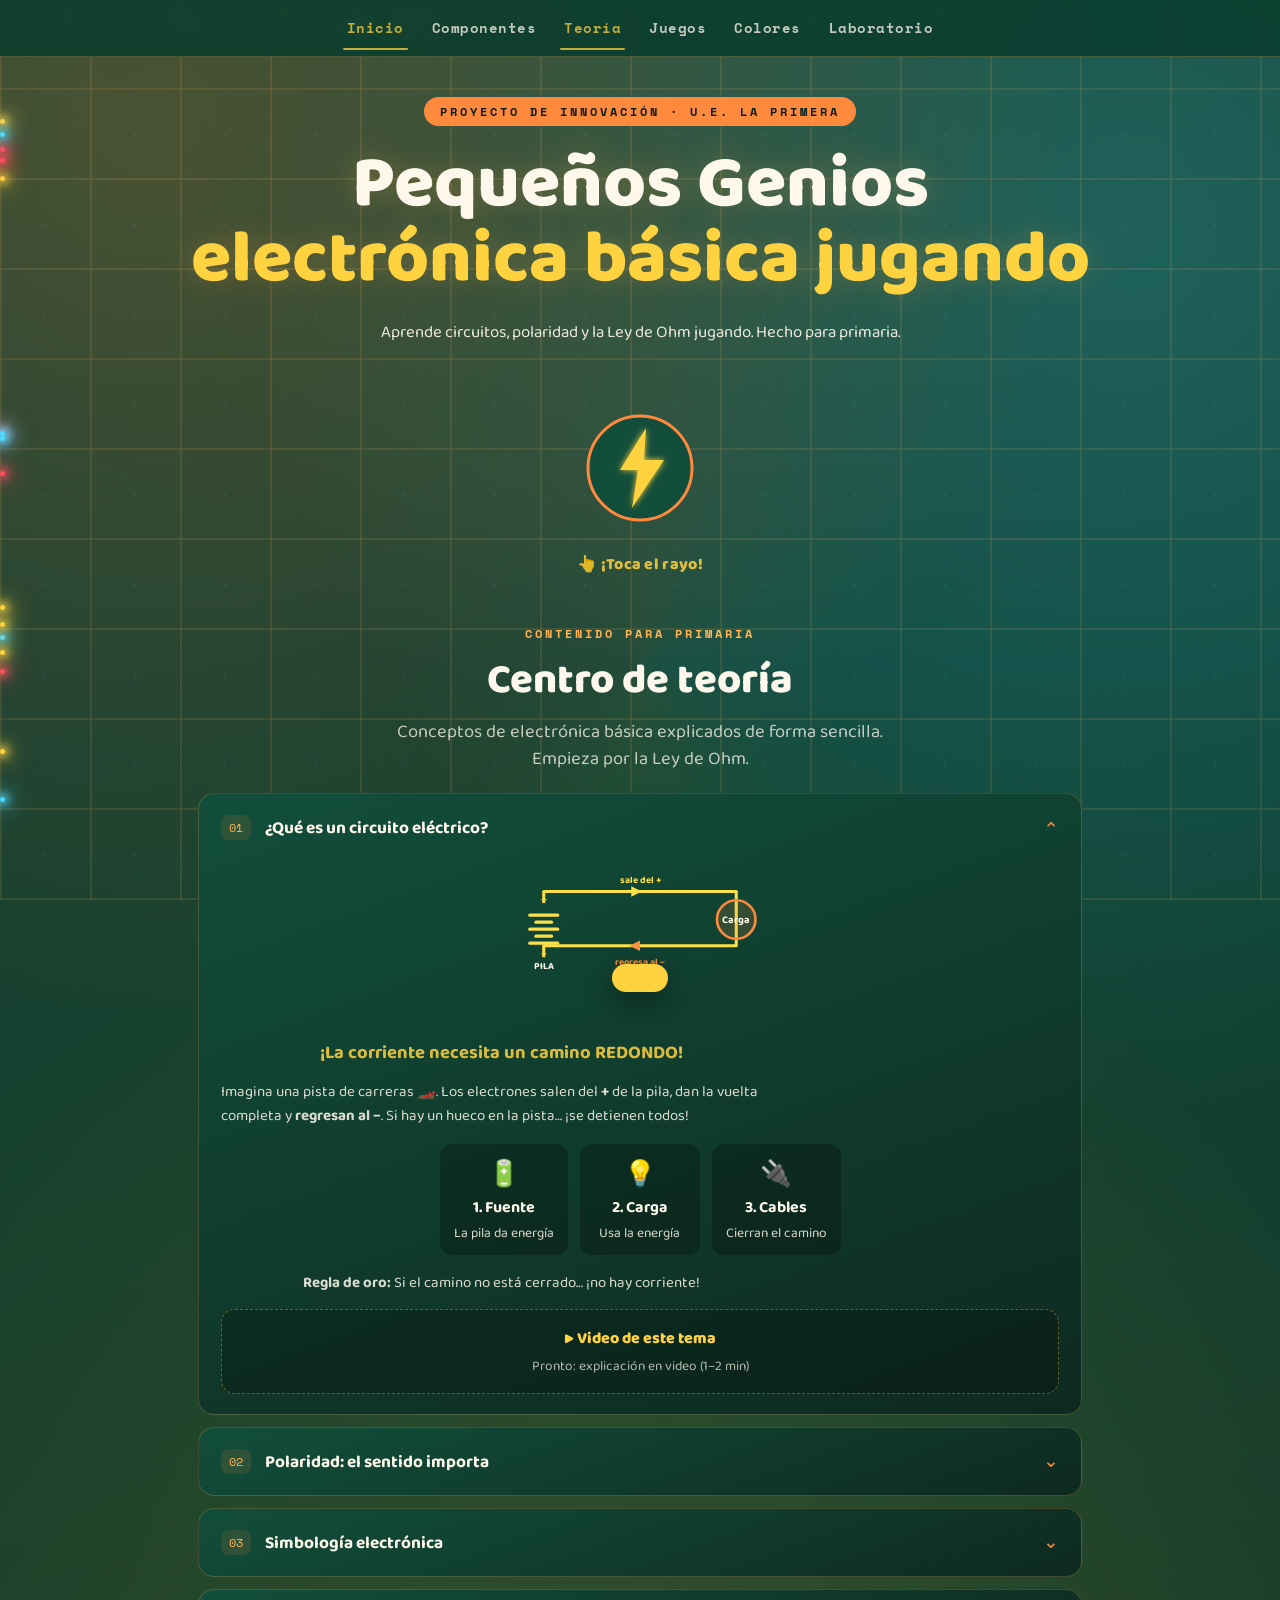
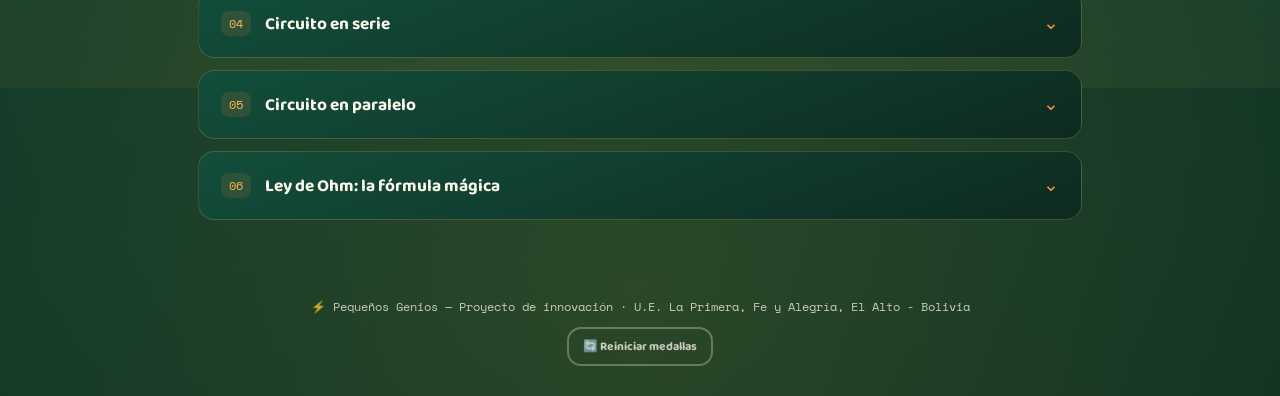
==== index.html @ e1983ab5 "Premium" ====
<!DOCTYPE html>
<html lang="es">
<head>
<meta charset="UTF-8">
<meta name="viewport" content="width=device-width, initial-scale=1.0">
<meta name="description" content="Pequeños Genios: página web interactiva para aprender electrónica básica jugando. Componentes, polaridad, circuitos y laboratorio virtual para primaria.">
<meta name="theme-color" content="#0b3d2e">
<meta property="og:title" content="Pequeños Genios — electrónica básica jugando">
<meta property="og:description" content="Juegos interactivos y laboratorio de circuitos para niños de primaria. Proyecto de innovación · U.E. La Primera">
<meta property="og:type" content="website">
<title>Pequeños Genios · Electrónica básica jugando</title>
<link rel="icon" href="data:image/svg+xml,<svg xmlns='http://www.w3.org/2000/svg' viewBox='0 0 100 100'><circle cx='50' cy='50' r='46' fill='%230b3d2e' stroke='%23ffd23f' stroke-width='8'/><text y='.9em' x='50%' text-anchor='middle' font-size='55'>⚡</text></svg>">
  <link rel="stylesheet" href="style.css">

<style id="hero-play-css">
.hero-play{
  position:relative; display:flex; flex-direction:column; align-items:center;
  margin:18px auto 8px; min-height:160px;
}
.mascot-btn{
  background:none; border:none; cursor:pointer; padding:8px;
  border-radius:50%; transition: transform .2s;
}
.mascot-btn:active{ transform: scale(0.92); }
.mascot-btn:hover .mascot, .mascot-btn:focus .mascot{
  filter: drop-shadow(0 0 16px #ffd23f);
}
.mascot-bounce{
  width:120px; height:120px;
  animation: mascotFloat 2.4s ease-in-out infinite;
}
@keyframes mascotFloat{
  0%,100%{ transform: translateY(0); }
  50%{ transform: translateY(-12px); }
}
.mascot-btn.zap .mascot-bounce{
  animation: mascotZap .45s ease;
}
@keyframes mascotZap{
  0%{ transform: scale(1) rotate(0); }
  30%{ transform: scale(1.2) rotate(-8deg); }
  60%{ transform: scale(1.15) rotate(8deg); }
  100%{ transform: scale(1) rotate(0); }
}
.hero-orbit{
  position:absolute; inset:0; pointer-events:none;
}
.hero-electron{
  position:absolute; font-size:1.1rem;
  animation: orbitSpin 4s linear infinite;
  left:50%; top:50%;
}
.hero-electron.e1{ --r:70px; animation-duration:3.2s; }
.hero-electron.e2{ --r:70px; animation-duration:3.2s; animation-delay:-1.6s; }
.hero-electron.e3{ --r:88px; animation-duration:5s; animation-delay:-0.8s; font-size:.95rem; }
.hero-electron.e4{ --r:88px; animation-duration:5s; animation-delay:-3.3s; font-size:.9rem; }
@keyframes orbitSpin{
  from{ transform: rotate(0deg) translateX(var(--r,70px)) rotate(0deg); }
  to{ transform: rotate(360deg) translateX(var(--r,70px)) rotate(-360deg); }
}
.hero-tap-hint{
  margin:6px 0 0; font-weight:800; color:#ffd23f;
  font-size:1rem; letter-spacing:.02em;
  animation: hintPulse 1.4s ease-in-out infinite;
}
@keyframes hintPulse{
  0%,100%{ opacity:.7; transform: scale(1); }
  50%{ opacity:1; transform: scale(1.06); }
}
.hero-spark{
  position:fixed; pointer-events:none; z-index:9999;
  font-size:1.2rem; animation: sparkFly .8s ease-out forwards;
}
@keyframes sparkFly{
  0%{ opacity:1; transform: translate(0,0) scale(1); }
  100%{ opacity:0; transform: translate(var(--dx), var(--dy)) scale(.4); }
}
</style>

<style id="wire-anim-css">
.wire-draw{
  stroke-dasharray: 8 6;
  animation: wireFlow 0.8s linear infinite, wireAppear 0.45s ease-out;
}
@keyframes wireFlow{
  to{ stroke-dashoffset: -28; }
}
@keyframes wireAppear{
  from{ stroke-dasharray: 200; stroke-dashoffset: 200; opacity:0.3; }
  to{ stroke-dasharray: 8 6; stroke-dashoffset: 0; opacity:1; }
}
.wire-burn{
  animation: burnPulse 0.25s ease-in-out 3;
}
@keyframes burnPulse{
  0%,100%{ opacity:1; stroke-width:5; }
  50%{ opacity:0.35; stroke-width:8; }
}
.wire-line.temp{
  stroke-dasharray: 6 6;
  animation: wireFlow 0.5s linear infinite;
}
</style>
</head>
<body>

<!-- Mejoras UX: toast, confetti, sonidos, progreso -->
<div class="toast" id="toast" role="status" aria-live="polite"></div>


<div class="glow-spin"></div>
<div class="traces"></div>
<div class="drift-layer" id="driftLayer"></div>
<div class="pulse-layer" id="pulseLayer"></div>

<nav id="mainNav">
  <a href="#inicio" data-view="inicio" onclick="showView('inicio');return false;">Inicio</a>
  <a href="#componentes" data-view="componentes" onclick="showView('componentes');return false;">Componentes</a>
  <a href="#teoria" data-view="inicio" onclick="showView('inicio'); setTimeout(()=>{const t=document.getElementById('teoria'); if(t)t.scrollIntoView({behavior:'smooth'});},100); return false;">Teoría</a>
  <a href="#juegos" data-view="juegos" onclick="showView('juegos');return false;">Juegos</a>
  <a href="#codigo-colores" data-view="codigo-colores" onclick="showView('codigo-colores');return false;">Colores</a>
  <a href="#laboratorio" data-view="laboratorio" onclick="showView('laboratorio');return false;">Laboratorio</a>
</nav>

<header id="inicio" class="view view-active">
  <div class="badge mono">PROYECTO DE INNOVACIÓN · U.E. LA PRIMERA</div>
  <h1>Pequeños Genios<br><span>electrónica básica jugando</span></h1>
  <p class="hero-sub">Aprende circuitos, polaridad y la Ley de Ohm jugando. Hecho para primaria.</p>

  <div class="hero-play" id="heroPlay">
    <div class="hero-orbit" aria-hidden="true">
      <span class="hero-electron e1">⚡</span>
      <span class="hero-electron e2">⚡</span>
      <span class="hero-electron e3">⚡</span>
      <span class="hero-electron e4">✨</span>
    </div>
    <button type="button" class="mascot-btn" id="mascotBtn" aria-label="Toca el rayo mágico">
      <svg class="mascot mascot-bounce" viewBox="0 0 120 120">
        <defs>
          <filter id="mascotGlow">
            <feGaussianBlur stdDeviation="3" result="b"/>
            <feMerge><feMergeNode in="b"/><feMergeNode in="SourceGraphic"/></feMerge>
          </filter>
        </defs>
        <circle cx="60" cy="60" r="52" fill="#124e3b" stroke="#ff8a3d" stroke-width="3"/>
        <polygon points="66,20 40,62 58,62 52,100 84,52 64,52" fill="#ffd23f" filter="url(#mascotGlow)"/>
      </svg>
    </button>
    <p class="hero-tap-hint" id="heroHint">👆 ¡Toca el rayo!</p>
  </div>

  <!-- Teoría unificada en Inicio -->
  <div class="home-theory" id="teoria">
    <div class="section-head">
      <div class="eyebrow">Contenido para primaria</div>
      <h2>Centro de teoría</h2>
      <p>Conceptos de electrónica básica explicados de forma sencilla. Empieza por la Ley de Ohm.</p>
    </div>
    <div class="theory-list" id="theoryList"></div>
  </div>

</header>

<!-- ===================== COMPONENTES ===================== -->
<section id="componentes" class="view">
  <div class="section-head">
    <div class="eyebrow">Toca cada tarjeta</div>
    <h2>Componentes electrónicos</h2>
    <p>Componentes básicos trabajados en el proyecto. Cada uno incluye su imagen, figura, símbolo y explicación. Haz clic para ampliar la información.</p>
  </div>
  <div class="comp-grid" id="compGrid"></div>
  <p style="text-align:center;opacity:.55;font-size:.75rem;margin-top:18px;">
    Imágenes de componentes reales. Las figuras se numeran para facilitar su identificación en el proyecto.
  </p>

  <!-- TABLA RESUMEN DE COMPONENTES -->
  <div class="panel" style="margin-top:40px;">
    <h3 class="table-title">Resumen de componentes electrónicos</h3>
    <p style="text-align:center; opacity:0.75; margin:0 0 18px; font-size:0.92rem;">
      Tabla de consulta rápida con todos los componentes del proyecto.
    </p>
    <div class="table-wrap">
      <table class="data-table">
        <thead>
          <tr>
            <th>Figura</th>
            <th>Componente</th>
            <th>Símbolo</th>
            <th>Polaridad</th>
            <th>Uso principal</th>
          </tr>
        </thead>
        <tbody>
          <tr><td>1</td><td>Resistencia</td><td>R</td><td>No polarizado</td><td>Limita la corriente y protege otros componentes</td></tr>
          <tr><td>2</td><td>LED</td><td>LED</td><td>Polarizado</td><td>Emite luz cuando pasa corriente en el sentido correcto</td></tr>
          <tr><td>3</td><td>Capacitor</td><td>C</td><td>Según tipo</td><td>Almacena energía eléctrica temporalmente</td></tr>
          <tr><td>4</td><td>Transistor</td><td>Q</td><td>No polarizado*</td><td>Amplifica o actúa como interruptor controlado</td></tr>
          <tr><td>5</td><td>LDR (Fotoresistencia)</td><td>LDR</td><td>No polarizado</td><td>Cambia su resistencia según la luz</td></tr>
          <tr><td>6</td><td>Jumpers</td><td>J</td><td>No polarizado</td><td>Conectan componentes en la protoboard</td></tr>
          <tr><td>7</td><td>Pulsador</td><td>PB</td><td>No polarizado</td><td>Cierra el circuito solo mientras se presiona</td></tr>
          <tr><td>8</td><td>Interruptor</td><td>SW</td><td>No polarizado</td><td>Abre o cierra el circuito y se queda en esa posición</td></tr>
          <tr><td>9</td><td>Buzzer (Zumbador)</td><td>BZ</td><td>Polarizado</td><td>Emite sonido cuando recibe corriente</td></tr>
          <tr><td>10</td><td>Motor DC</td><td>M</td><td>Polarizado</td><td>Convierte electricidad en movimiento</td></tr>
          <tr><td>11</td><td>Batería / Pila</td><td>B</td><td>Polarizado</td><td>Fuente de energía del circuito</td></tr>
          <tr><td>12</td><td>Potenciómetro</td><td>POT</td><td>No polarizado</td><td>Resistencia variable (volumen, brillo…)</td></tr>
          <tr><td>13</td><td>Fusible</td><td>F</td><td>No polarizado</td><td>Protege el circuito de corrientes excesivas</td></tr>
          <tr><td>14</td><td>Relé</td><td>K</td><td>No polarizado</td><td>Interruptor electromagnético</td></tr>
          <tr><td>15</td><td>Diodo rectificador</td><td>D</td><td>Polarizado</td><td>Deja pasar la corriente en un solo sentido</td></tr>
          <tr><td>16</td><td>Transformador</td><td>T</td><td>No polarizado</td><td>Sube o baja el voltaje (corriente alterna)</td></tr>
          <tr><td>17</td><td>Microcontrolador</td><td>MCU</td><td>No polarizado</td><td>Cerebro programable del circuito</td></tr>
        </tbody>
      </table>
    </div>
    <p style="text-align:center; margin:14px 0 0; font-size:0.82rem; opacity:0.7;">
      * El transistor tiene terminales específicos (emisor, base y colector), por eso se debe conectar correctamente.
    </p>
  </div>
</section>

<!-- ===================== ZONA DE JUEGOS (un solo apartado con pestañas) ===================== -->

<section id="codigo-colores" class="view">
  <div class="section-head">
    <div class="eyebrow">Aprende el código</div>
    <h2>Código de colores de resistencias</h2>
    <p>Elige las bandas y descubre el valor en ohms. Así se leen las resistencias reales.</p>
  </div>

  <div class="panel" style="margin-bottom:28px;">
    <h3 class="table-title">Código de colores de resistencias</h3>
    <p style="text-align:center; opacity:0.75; margin:0 0 18px; font-size:0.92rem;">
      Tabla de referencia completa. Úsala para leer el valor de cualquier resistencia de 4 bandas.
    </p>
    <div class="table-wrap">
      <table class="data-table">
        <thead>
          <tr>
            <th>Color</th>
            <th>1ª Banda (decenas)</th>
            <th>2ª Banda (unidades)</th>
            <th>Multiplicador</th>
            <th>Tolerancia</th>
          </tr>
        </thead>
        <tbody>
          <tr><td><span class="color-swatch" style="background:#1a1a1a"></span>Negro</td><td>0</td><td>0</td><td>×1</td><td>—</td></tr>
          <tr><td><span class="color-swatch" style="background:#6b3a1f"></span>Marrón</td><td>1</td><td>1</td><td>×10</td><td>±1%</td></tr>
          <tr><td><span class="color-swatch" style="background:#c0392b"></span>Rojo</td><td>2</td><td>2</td><td>×100</td><td>±2%</td></tr>
          <tr><td><span class="color-swatch" style="background:#e67e22"></span>Naranja</td><td>3</td><td>3</td><td>×1 000</td><td>—</td></tr>
          <tr><td><span class="color-swatch" style="background:#f1c40f"></span>Amarillo</td><td>4</td><td>4</td><td>×10 000</td><td>—</td></tr>
          <tr><td><span class="color-swatch" style="background:#27ae60"></span>Verde</td><td>5</td><td>5</td><td>×100 000</td><td>±0,5%</td></tr>
          <tr><td><span class="color-swatch" style="background:#2980b9"></span>Azul</td><td>6</td><td>6</td><td>×1 000 000</td><td>±0,25%</td></tr>
          <tr><td><span class="color-swatch" style="background:#8e44ad"></span>Violeta</td><td>7</td><td>7</td><td>×10 000 000</td><td>±0,1%</td></tr>
          <tr><td><span class="color-swatch" style="background:#7f8c8d"></span>Gris</td><td>8</td><td>8</td><td>×100 000 000</td><td>±0,05%</td></tr>
          <tr><td><span class="color-swatch" style="background:#ecf0f1"></span>Blanco</td><td>9</td><td>9</td><td>×1 000 000 000</td><td>—</td></tr>
          <tr><td><span class="color-swatch" style="background:#d4a574"></span>Dorado</td><td>—</td><td>—</td><td>×0,1</td><td>±5%</td></tr>
          <tr><td><span class="color-swatch" style="background:#c0c0c0"></span>Plateado</td><td>—</td><td>—</td><td>×0,01</td><td>±10%</td></tr>
        </tbody>
      </table>
    </div>
    <p style="text-align:center; margin:16px 0 0; font-size:0.88rem; opacity:0.8;">
      <b>Cómo se lee:</b> (1ª banda × 10 + 2ª banda) × Multiplicador. Ejemplo: Marrón-Negro-Rojo = (1×10 + 0) × 100 = <b>1 000 Ω</b> (1 kΩ).
    </p>
  </div>

  <div class="panel">
    <p class="table-caption">HERRAMIENTA INTERACTIVA</p>
    <h3 class="table-title" style="margin-top:0;">Calculadora de código de colores</h3>
    <div id="colorCodeHost"></div>
  </div>
  <div id="leaderboardHost"></div>
</section>

<section id="juegos" class="view">
  <div class="section-head">
    <div class="eyebrow">Pon a prueba lo aprendido</div>
    <h2>Zona de juegos</h2>
    <p>Actividades interactivas diseñadas exclusivamente para primaria.</p>
  </div>
  <div class="medal-bar" id="medalBar" aria-label="Medallas obtenidas"></div>

  <div class="panel">
    <div class="game-tabs" id="gameTabs">
      <button class="game-tab active" data-game="memorama" onclick="switchGame('memorama')">🧠 Memorama</button>
      <button class="game-tab" data-game="armado" onclick="switchGame('armado')">🔌 Arma el circuito</button>
      <button class="game-tab" data-game="polaridad" onclick="switchGame('polaridad')">🔋 Polaridad</button>
            <button class="game-tab" data-game="puzzle" onclick="switchGame('puzzle')">🧩 Puzzle</button>
      <button class="game-tab" data-game="serieparalelo" onclick="switchGame('serieparalelo')">💡 Serie / Paralelo</button>
      <button class="game-tab" data-game="cables" onclick="switchGame('cables')">🔗 Conecta los cables</button>
      <button class="game-tab" data-game="quiz" onclick="switchGame('quiz')">🏆 Quiz final</button>
      <button class="game-tab" data-game="ohm" onclick="switchGame('ohm')">📐 Ley de Ohm</button>
    </div>

    <!-- JUEGO 1: MEMORAMA -->
    <div class="game-view active" id="game-memorama">
      <div class="game-view-head">
        <h3>🧠 Memorama de símbolos</h3>
        <p>Encuentra la pareja: el nombre del componente con su símbolo de circuito.</p>
      </div>
      <div style="display:flex; gap:8px; justify-content:center; flex-wrap:wrap; margin-bottom:14px;">
        <button class="btn ghost memo-level-btn active" data-level="facil" onclick="setMemoLevel('facil')">Fácil (5)</button>
        <button class="btn ghost memo-level-btn" data-level="normal" onclick="setMemoLevel('normal')">Normal (7)</button>
        <button class="btn ghost memo-level-btn" data-level="dificil" onclick="setMemoLevel('dificil')">Difícil (9)</button>
        <button class="btn ghost memo-level-btn" data-level="extrema" onclick="setMemoLevel('extrema')">⚡ Extrema (10)</button>
      </div>
      <div class="panel-top">
        <div class="stat">Movimientos: <b id="memoMoves">0</b></div>
        <div class="stat">Parejas: <b id="memoPairs">0</b>/<span id="memoTotal">4</span></div>
        <button class="btn ghost" onclick="initMemory()">🔄 Reiniciar</button>
      </div>
      <div class="memo-grid" id="memoGrid"></div>
    </div>

    <!-- JUEGO 2: ARMA EL CIRCUITO -->
    <div class="game-view" id="game-armado">
      <div class="game-view-head">
        <h3>🔌 Arma el circuito cerrado (serie)</h3>
        <p>Ordena las piezas para formar un circuito en serie. Recuerda: la corriente necesita un camino cerrado. Sin resistencia, ¡el LED se quema!</p>
      </div>
      <div style="display:flex; gap:8px; justify-content:center; flex-wrap:wrap; margin-bottom:14px;">
        <button class="btn ghost cb-level-btn active" data-level="facil" onclick="setCircuitLevel('facil')">Fácil</button>
        <button class="btn ghost cb-level-btn" data-level="normal" onclick="setCircuitLevel('normal')">Normal</button>
        <button class="btn ghost cb-level-btn" data-level="dificil" onclick="setCircuitLevel('dificil')">Difícil</button>
        <button class="btn ghost cb-level-btn" data-level="extrema" onclick="setCircuitLevel('extrema')">⚡ Extrema</button>
      </div>
      <div class="cb-wrap">
        <div class="cb-tray">
          <h4>PIEZAS DISPONIBLES</h4>
          <div class="cb-parts" id="cbParts"></div>
        </div>
        <div class="cb-track">
          <h4>RIEL DEL CIRCUITO</h4>
          <div class="cb-slots" id="cbSlots"></div>
          <div class="cb-result" id="cbResult"></div>
          <div class="cta-row" style="margin-top:14px;">
            <button class="btn" onclick="testCircuit()">🔋 Probar circuito</button>
            <button class="btn ghost" onclick="initCircuitBuilder()">🔄 Reiniciar</button>
          </div>
        </div>
      </div>
    </div>

    <!-- JUEGO 3: POLARIDAD -->
    <div class="game-view" id="game-polaridad">
      <div class="game-view-head">
        <h3>🔋 ¿Cuál es el terminal positivo?</h3>
        <p>Algunos componentes deben conectarse en un solo sentido. Adivina el terminal <b>positivo</b>.</p>
      </div>
      <div style="display:flex; gap:8px; justify-content:center; flex-wrap:wrap; margin-bottom:14px;">
        <button class="btn ghost pol-level-btn active" data-level="facil" onclick="setPolLevel('facil')">Fácil (5)</button>
        <button class="btn ghost pol-level-btn" data-level="normal" onclick="setPolLevel('normal')">Normal (6)</button>
        <button class="btn ghost pol-level-btn" data-level="dificil" onclick="setPolLevel('dificil')">Difícil (8)</button>
        <button class="btn ghost pol-level-btn" data-level="extrema" onclick="setPolLevel('extrema')">⚡ Extrema (10)</button>
      </div>
      <div class="panel-top">
        <div class="stat">Puntaje: <b id="polScore">0</b>/<span id="polTotal">5</span></div>
        <button class="btn ghost" onclick="initPolarity()">🔄 Reiniciar</button>
      </div>
      <div class="pol-stage">
        <div class="pol-item" id="polItem"></div>
        <div class="pol-choices pol-choices-legacy" style="display:none" aria-hidden="true">
          <button class="pol-btn" onclick="answerPolarity('A')">Terminal A</button>
          <button class="pol-btn" onclick="answerPolarity('B')">Terminal B</button>
        </div>
        <div class="feedback" id="polFeedback"></div>
      </div>
    </div>


    
    <div class="game-view" id="game-puzzle">
      <div class="game-view-head">
        <h3>🧩 Puzzle de Componentes</h3>
        <p>Arrastra cada componente a su nombre correcto. ¡Aprende a reconocerlos!</p>
      </div>
      <div style="display:flex; gap:8px; justify-content:center; flex-wrap:wrap; margin-bottom:14px;">
        <button class="btn ghost puz-level-btn active" data-level="facil" onclick="setPuzLevel('facil')">Fácil (5)</button>
        <button class="btn ghost puz-level-btn" data-level="normal" onclick="setPuzLevel('normal')">Normal (8)</button>
        <button class="btn ghost puz-level-btn" data-level="dificil" onclick="setPuzLevel('dificil')">Difícil (10)</button>
        <button class="btn ghost puz-level-btn" data-level="extrema" onclick="setPuzLevel('extrema')">⚡ Extrema (12)</button>
      </div>
      <div class="panel-top">
        <div class="stat">Correctos: <b id="puzScore">0</b>/<span id="puzTotal">4</span></div>
        <button class="btn ghost" onclick="initPuzzle()">🔄 Reiniciar</button>
      </div>
      <div id="puzBoard" style="display:flex; flex-wrap:wrap; gap:16px; justify-content:center; align-items:flex-start; margin-top:12px;"></div>
      <div class="cb-result" id="puzResult" style="margin-top:16px; text-align:center;"></div>
    </div>

    <!-- JUEGO 4: SERIE / PARALELO -->

<div class="game-view" id="game-serieparalelo">
      <div class="game-view-head">
        <h3>💡 Serie vs Paralelo · Misiones</h3>
        <p>Completá <b>8 misiones</b> tocando los interruptores (SW). ¡Descubrí la diferencia jugando!</p>
      </div>
      <div id="spGameRoot" class="sp-game-root"></div>
      <!-- vistas legacy ocultas; el JS pinta spGameRoot -->
      <div class="sp-tabs" style="display:none" aria-hidden="true">
        <button class="sp-tab active" data-view="serie" onclick="switchSP('serie')">Serie</button>
        <button class="sp-tab" data-view="paralelo" onclick="switchSP('paralelo')">Paralelo</button>
      </div>
      <div class="sp-view" id="view-serie" style="display:none"><div class="sp-circuit" id="serieCircuit"></div></div>
      <div class="sp-view" id="view-paralelo" style="display:none"><div class="sp-circuit" id="paraleloCircuit"></div></div>
    </div>

    <!-- JUEGO 5: CONECTA LOS CABLES -->

<div class="game-view" id="game-cables">
      <div class="game-view-head">
        <h3>🔗 Conecta los cables</h3>
        <p>Armá el camino en <b>serie</b> sobre el protoboard: pila <b>+</b> → interruptor → resistencia → LED <b>(pata larga +)</b> → retorno LED <b>(pata corta −)</b> → pila <b>−</b>.</p>
      </div>
      <div class="panel-top">
        <div class="stat"><span id="wireLevelLabel">Nivel 1 · Serie básica</span></div>
        <div class="stat">Cables: <b id="wireCount">0</b>/<span id="wireNeed">4</span></div>
        <button class="btn ghost" onclick="wireSetLevel(0)">1</button>
        <button class="btn ghost" onclick="wireSetLevel(1)">2</button>
        <button class="btn ghost" onclick="wireSetLevel(2)">3</button>
        <button class="btn ghost" onclick="wireSetLevel(3)">4</button>
        <button class="btn ghost" onclick="wireSetLevel(4)">5</button>
        <button class="btn ghost" onclick="toggleWireHint()">💡 Pista</button>
        <button class="btn ghost" onclick="initWireGame()">🔄 Reiniciar</button>
      </div>
      <div class="wire-board">
        <svg id="wireSvg" viewBox="0 0 640 360"></svg>
      </div>
      <div class="cb-result" id="wireResult"></div>
      <div class="wire-hint" id="wireHint">
        Camino en <b>serie</b> (de izquierda a derecha). Arrastrá de un círculo a otro:<br>
        1) Pila <b>(+)</b> → Interruptor · 2) Interruptor → Resistencia · 3) Resistencia → LED <b>(+ larga)</b> · 4) LED <b>(− corta)</b> → Pila <b>(−)</b>
      </div>
    </div>

    <!-- JUEGO: QUIZ -->

<div class="game-view" id="game-quiz">
      <div class="game-view-head">
        <h3>🏆 Quiz de electrónica básica</h3>
        <p>6 preguntas sobre componentes y circuitos de primaria.</p>
      </div>
      <div id="quizPanel"></div>
    </div>

    <div class="game-view" id="game-ohm">
      <div class="game-view-head">
        <h3>📐 Laboratorio de la Ley de Ohm</h3>
        <p>Las <b>3 fórmulas</b>: <b>I = V÷R</b> · <b>V = I×R</b> · <b>R = V÷I</b>. Elegí qué calcular, mové los deslizadores y respondé.</p>
      </div>
      <div class="cb-toolbar">
        <div class="stat">Aciertos: <b id="ohmScore">0</b>/<span id="ohmTotal">8</span></div>
        <button class="btn ghost" onclick="initOhmGame()">🔄 Reiniciar retos</button>
      </div>

      <div class="ohm-mode-bar">
        <span class="ohm-mode-label">Calcular:</span>
        <button type="button" class="ohm-mode-btn active" data-mode="I" onclick="setOhmMode('I')">I = V ÷ R</button>
        <button type="button" class="ohm-mode-btn" data-mode="V" onclick="setOhmMode('V')">V = I × R</button>
        <button type="button" class="ohm-mode-btn" data-mode="R" onclick="setOhmMode('R')">R = V ÷ I</button>
      </div>

      <div class="ohm-playground">
        <div class="ohm-sliders">
          <label id="ohmVRow">Voltaje (V)
            <input type="range" id="ohmV" min="1.5" max="12" step="1.5" value="9" oninput="updateOhmLive()">
            <span class="ohm-val" id="ohmVLabel">9 V</span>
          </label>
          <label id="ohmRRow">Resistencia (R)
            <input type="range" id="ohmR" min="100" max="2000" step="50" value="300" oninput="updateOhmLive()">
            <span class="ohm-val" id="ohmRLabel">300 Ω</span>
          </label>
          <label id="ohmIRow" style="display:none">Corriente (I)
            <input type="range" id="ohmI" min="5" max="50" step="1" value="20" oninput="updateOhmLive()">
            <span class="ohm-val" id="ohmILabel">20 mA</span>
          </label>
        </div>
        <div class="ohm-live-box">
          <div class="ohm-formula-big" id="ohmFormulaBig">I = V ÷ R</div>
          <div class="ohm-calc" id="ohmCalc">I = 9 ÷ 300 = <b>30 mA</b></div>
          <div class="ohm-triangle" aria-hidden="true">
            <div class="ohm-tri-v">V</div>
            <div class="ohm-tri-row"><span>I</span><span>×</span><span>R</span></div>
          </div>
          <div class="ohm-led-preview">
            <div class="ohm-led" id="ohmLed"></div>
            <span id="ohmLedText">LED con brillo normal</span>
          </div>
        </div>
      </div>
      <div class="ohm-challenge" id="ohmChallenge">
        <!-- filled by JS -->
      </div>
    </div>
  </div>
</section>

<!-- ===================== LABORATORIO DE CIRCUITOS ===================== -->
<section id="laboratorio" class="view">
  <div class="section-head">
    <div class="eyebrow">Sin registro, sin instalar nada</div>
    <h2>Laboratorio de circuitos</h2>
    <p>Protoboard virtual realista: rieles <b>+ / −</b>, agujeros, jumpers de colores y polaridad del LED (patita larga = +). Arrastra piezas, cablea y pulsa <b>Simular</b>. Copia el mismo circuito con tu kit real.</p>
  </div>
  <div class="panel">
    
      <div id="labHowTo" class="lab-howto">
        <b>Cómo usar el laboratorio</b>
        <ol>
          <li>Usa una <b>receta lista</b> abajo, o agrega piezas con los botones.</li>
          <li>Cablear: <b>clic</b> en un círculo → <b>clic</b> en el otro (no hace falta jalar).</li>
          <li>Misma columna = ya conectados. Luego pulsa <b>Simular</b>.</li>
        </ol>
      </div>

      <div class="lab-toolbar">
      <button class="btn ghost" onclick="labAddComponent('bateria')">🔋 + Pila</button>
      <button class="btn ghost" onclick="labAddComponent('resistencia')">🟧 + Resistencia</button>
      <button class="btn ghost" onclick="labAddComponent('led')">💡 + LED</button>
      <button class="btn ghost" onclick="labAddComponent('interruptor')">🔀 + Interruptor</button>
      <button class="btn ghost" onclick="labAddComponent('pulsador')">👆 + Pulsador</button>
      <button class="btn ghost" onclick="labAddComponent('diodo')">▶ + Diodo</button>
      <button class="btn ghost" onclick="labAddComponent('capacitor')">⏫ + Capacitor</button>
      <button class="btn ghost" onclick="labAddComponent('ldr')">☀️ + LDR</button>
      <button class="btn ghost" onclick="labAddComponent('potenciometro')">Knob + POT</button>
      <button class="btn ghost" onclick="labAddComponent('fusible')">🧯 + Fusible</button>
      <button class="btn ghost" onclick="labAddComponent('motor')">⚙️ + Motor</button>
      <button class="btn ghost" onclick="labAddComponent('buzzer')">🔊 + Buzzer</button>
      <button class="btn" onclick="simulateLab()">⚡ Simular</button>
      <button class="btn ghost" onclick="clearLab()">🗑️ Borrar todo</button>
      <button class="btn ghost" onclick="saveLabCircuit()">💾 Guardar</button>
      <button class="btn ghost" onclick="loadLabCircuit()">📂 Cargar</button>
      <button class="btn ghost" onclick="toggleLabSteps()">📋 Paso a paso</button>
    </div>
    <div class="lab-step-box" id="labSteps" style="display:none;">
      <div><span class="step-num">1</span> Agrega una <b>Pila</b> (botón 🔋)</div>
      <div><span class="step-num">2</span> Agrega una <b>Resistencia</b> (protege el LED)</div>
      <div><span class="step-num">3</span> Agrega un <b>LED</b></div>
      <div><span class="step-num">4</span> Conecta: <b>Pila(+)</b> → Resistencia → LED <b>pata larga (+)</b> → LED <b>pata corta (−)</b> → <b>Pila(−)</b></div>
      <div><span class="step-num">5</span> Pulsa <b>Simular</b> y mira los mA</div>
    </div>
    <p style="text-align:center; font-size:0.8rem; opacity:0.75; margin:10px 0 0;">
      <b>Tip:</b> círculo amarillo parpadeando = ya elegiste el 1º punto. Segundo clic = cable listo.
    </p>
    <div class="wire-board" style="margin-top:14px;">
      <svg id="labSvg" viewBox="0 0 700 380"></svg>
    </div>
    <div class="lab-hint-bar">
      <div class="lab-meter" id="labMeter" aria-live="polite">
        <div class="lab-meter-title">📟 Multímetro</div>
        <div class="lab-meter-row">
          <span>V<sub>pila</sub> <b id="meterV">—</b></span>
          <span>I<sub>est.</sub> <b id="meterI">—</b></span>
          <span>Estado <b id="meterStatus">En espera</b></span>
        </div>
      </div>
      <div id="labChallengeBox" class="lab-challenge-box"></div>
      <div style="display:flex;gap:8px;flex-wrap:wrap;margin:8px 0;">
        <button type="button" class="btn ghost" onclick="labNextChallenge()">🎯 Cambiar reto</button>
      </div>
      <div id="labHintBar">LED: pata larga = + · pata corta = − · Toca un circulo y luego otro para cablear · Misma columna = conectados</div>
    </div>
    <div class="cb-result" id="labResult"></div>

    <div class="lab-presets">
      <button type="button" class="btn" onclick="labDemoLED()" style="margin-bottom:10px;">▶️ Probar ahora: LED + resistencia</button>
      <p style="opacity:.85;font-size:.9rem;margin:8px 0;">💡 O elige otra receta:</p>
      <p style="opacity:.8;font-size:.85rem;margin:0 0 8px;">🔒 Algunas recetas se desbloquean completando <b>retos</b> del laboratorio.</p>
      <div class="cta-row" id="labPresetRow">
        <button class="btn ghost" onclick="loadPreset('simple')">LED simple</button>
        <button class="btn ghost" onclick="loadPreset('interruptor')">LED con interruptor</button>
        <button class="btn ghost lab-preset-locked" disabled>🔒 2 LEDs en paralelo</button>
        <button class="btn ghost lab-preset-locked" disabled>🔒 2 LEDs en serie</button>
        <button class="btn ghost lab-preset-locked" disabled>🔒 Motor + interruptor</button>
        <button class="btn ghost lab-preset-locked" disabled>🔒 Buzzer + LED</button>
      </div>
      <div id="labMaterials"></div>
    </div>
  </div>
</section>

<footer class="mono" style="text-align:center; padding:30px 16px; opacity:.75; font-size:.75rem;">
  ⚡ Pequeños Genios — Proyecto de innovación · U.E. La Primera, Fe y Alegría, El Alto - Bolivia<br>
  <button class="btn ghost" style="margin-top:12px; font-size:.75rem; padding:8px 14px;" onclick="resetMedals()">🔄 Reiniciar medallas</button>
</footer>

<!-- Diploma overlay -->
<div class="diploma-overlay" id="diplomaOverlay" onclick="if(event.target===this)this.classList.remove('show')">
  <div class="diploma-card" id="diplomaCard">
    <div style="font-size:2.5rem;">🏅</div>
    <h2>¡Certificado Pequeños Genios!</h2>
    <p>Se otorga el presente reconocimiento a</p>
    <div class="name" id="diplomaName">Un(a) pequeño(a) genio(a)</div>
    <div class="diploma-name-edit">
      <label for="diplomaNameInput">Escribe tu nombre:</label>
      <input type="text" id="diplomaNameInput" maxlength="40" placeholder="Ej: María Quispe" autocomplete="name" oninput="updateDiplomaName(this.value)">
    </div>
    <p>por dominar los fundamentos de electrónica básica:<br>componentes, polaridad, circuitos y laboratorio virtual.</p>
    <p style="margin-top:16px; font-size:.85rem; opacity:.7;">U.E. La Primera · Fe y Alegría · El Alto, Bolivia</p>
    <div class="cta-row" style="margin-top:18px;">
      <button class="btn" onclick="downloadDiploma()">📥 Descargar</button>
      <button class="btn ghost" style="color:#0b1f18;border-color:#0b1f18;" onclick="document.getElementById('diplomaOverlay').classList.remove('show')">Cerrar</button>
    </div>
  </div>
</div>


  
<!-- Tutorial de bienvenida -->
<div class="tutorial-overlay" id="tutorialOverlay" aria-hidden="true" style="display:none;">
  <div class="tutorial-card" role="dialog" aria-labelledby="tutTitle">
    <div class="tutorial-step" data-step="0">
      <div class="tut-emoji">⚡</div>
      <h2 id="tutTitle">¡Bienvenido a Pequeños Genios!</h2>
      <p>Vas a aprender electrónica básica <b>jugando</b>: polaridad, circuitos y la Ley de Ohm.</p>
    </div>
    <div class="tutorial-step" data-step="1" hidden>
      <div class="tut-emoji">🗺️</div>
      <h2>Ruta sugerida</h2>
      <ol class="tut-path">
        <li><b>Teoría</b> — empieza por la Ley de Ohm y la polaridad</li>
        <li><b>Polaridad</b> — practica + y − (patita larga / corta)</li>
        <li><b>Arma el circuito</b> — ordena un camino cerrado</li>
        <li><b>Conecta los cables</b> — cierra el lazo completo</li>
        <li><b>Laboratorio</b> — experimenta libremente</li>
      </ol>
    </div>
    <div class="tutorial-step" data-step="2" hidden>
      <div class="tut-emoji">💡</div>
      <h2>Consejo de oro</h2>
      <p>La corriente necesita un <b>camino cerrado</b>: sale del <b>(+)</b> de la pila, pasa por los componentes y regresa al <b>(−)</b>.</p>
      <p style="margin-top:10px;opacity:.85;font-size:.95rem;">Si te equivocas, el juego te dirá <b>qué revisar</b>. ¡Equivocarse es parte de aprender!</p>
    </div>
    <div class="tut-dots" id="tutDots"></div>
    <div class="tut-actions">
      <button type="button" class="btn ghost" id="tutSkip" onclick="closeTutorial(true)">Saltar</button>
      <button type="button" class="btn" id="tutNext" onclick="tutorialNext()">Siguiente</button>
    </div>
  </div>
</div>

  
<script>
(function(){
  function boomMascot(){
    var btn = document.getElementById('mascotBtn');
    var hint = document.getElementById('heroHint');
    if(!btn) return;
    btn.classList.remove('zap');
    void btn.offsetWidth;
    btn.classList.add('zap');
    if(window.PG){ try{ PG.sfxWin(); PG.confetti(35); }catch(e){} }
    else {
      // mini sparks without PG
      for(var i=0;i<12;i++){
        var s=document.createElement('span');
        s.className='hero-spark';
        s.textContent=['⚡','✨','★','💛'][i%4];
        s.style.left=(btn.getBoundingClientRect().left+60)+'px';
        s.style.top=(btn.getBoundingClientRect().top+60)+'px';
        s.style.setProperty('--dx',((Math.random()-0.5)*160)+'px');
        s.style.setProperty('--dy',(-40-Math.random()*120)+'px');
        document.body.appendChild(s);
        setTimeout((function(el){return function(){el.remove();};})(s),850);
      }
    }
    if(hint){
      var msgs=['⚡ ¡Bzzzt! Energía activada','🌟 ¡Eres un genio!','🔋 ¡Cargando conocimiento!','💡 ¡La corriente fluye!'];
      hint.textContent=msgs[Math.floor(Math.random()*msgs.length)];
    }
  }
  document.addEventListener('DOMContentLoaded',function(){
    var btn=document.getElementById('mascotBtn');
    if(btn) btn.addEventListener('click', boomMascot);
  });
})();
</script>

<script src="app.js"></script>
</body>
</html>
---- style.css ----
@import url('https://fonts.googleapis.com/css2?family=Baloo+2:wght@500;700;800&family=Space+Mono:wght@400;700&display=swap');

  :root{
    --board-green: #0b3d2e;
    --board-green-2: #124e3b;
    --copper: #ff8a3d;
    --copper-2: #ffb454;
    --led-red: #ff4d5e;
    --led-blue: #4dd8ff;
    --cream: #fef8ec;
    --ink: #0b1f18;
    --wire-yellow: #ffd23f;
    --ok-green: #4ade80;
    --bad-red: #ff5c5c;
    --panel: #0e2a20;
    --radius: 18px;
  }
  *{box-sizing:border-box;}
  html{scroll-behavior:smooth;}
  body{
    margin:0;
    background:
      radial-gradient(circle at 12% 6%, rgba(255,138,61,0.22), transparent 42%),
      radial-gradient(circle at 88% 12%, rgba(77,216,255,0.20), transparent 42%),
      radial-gradient(circle at 50% 95%, rgba(255,210,63,0.14), transparent 50%),
      linear-gradient(160deg, #0c4231 0%, #0b3d2e 45%, #082c21 100%);
    color:var(--cream);
    font-family:'Baloo 2', sans-serif;
    overflow-x:hidden;
    position:relative;
  }
  .mono{font-family:'Space Mono', monospace;}

  /* circuit trace background pattern */
  .traces{
    position:fixed; inset:0; z-index:0; pointer-events:none; opacity:0.22;
    background-image:
      repeating-linear-gradient(0deg, rgba(255,180,84,0.55) 0 2px, transparent 2px 90px),
      repeating-linear-gradient(90deg, rgba(255,180,84,0.55) 0 2px, transparent 2px 90px);
  }
  .traces::after{
    content:"";
    position:absolute; inset:0;
    background-image: radial-gradient(circle, rgba(77,216,255,0.9) 1.5px, transparent 1.6px);
    background-size:90px 90px;
    animation: dotshift 6s linear infinite;
    opacity:0.5;
  }
  @keyframes dotshift{
    0%{background-position:0 0;}
    100%{background-position:90px 90px;}
  }
  /* glowing current pulses that travel across the screen */
  .pulse-layer{position:fixed; inset:0; z-index:1; pointer-events:none; overflow:hidden;}
  .pulse{
    position:absolute; width:5px; height:5px; border-radius:50%;
    background:var(--wire-yellow);
    box-shadow:0 0 10px 3px var(--wire-yellow), 0 0 22px 6px rgba(255,210,63,0.5);
    animation: travel linear infinite;
  }
  .pulse.blue{background:var(--led-blue); box-shadow:0 0 10px 3px var(--led-blue), 0 0 22px 6px rgba(77,216,255,0.5);}
  .pulse.red{background:var(--led-red); box-shadow:0 0 10px 3px var(--led-red), 0 0 22px 6px rgba(255,77,94,0.5);}
  @keyframes travel{
    0%{transform:translateX(-10px);}
    100%{transform:translateX(110vw);}
  }
  /* rotating conic glow behind everything, slow and hypnotic */
  .glow-spin{
    position:fixed; top:-40vh; left:50%; width:160vmax; height:160vmax; z-index:0; pointer-events:none;
    transform:translateX(-50%);
    background: conic-gradient(from 0deg, rgba(255,138,61,0.10), rgba(77,216,255,0.08), rgba(255,210,63,0.10), rgba(255,77,94,0.06), rgba(255,138,61,0.10));
    animation: spinslow 40s linear infinite;
    opacity:0.6;
  }
  @keyframes spinslow{ to{ transform:translateX(-50%) rotate(360deg); } }
  /* drifting emoji icons for a playful, alive feel */
  .drift-layer{position:fixed; inset:0; z-index:1; pointer-events:none; overflow:hidden;}
  .drift-icon{
    position:absolute; font-size:28px; opacity:0.18;
    animation: driftup linear infinite;
    filter: drop-shadow(0 0 8px rgba(255,210,63,0.35));
  }
  @keyframes driftup{
    0%{transform:translateY(10vh) rotate(0deg); opacity:0;}
    10%{opacity:0.22;}
    90%{opacity:0.22;}
    100%{transform:translateY(-115vh) rotate(25deg); opacity:0;}
  }
  @media (prefers-reduced-motion: reduce){
    .traces::after, .pulse, .glow-spin, .drift-icon{animation:none;}
  }

  header{
    position:relative; z-index:2;
    text-align:center;
    padding:70px 20px 50px;
  }
  .badge{
    display:inline-block;
    font-family:'Space Mono', monospace;
    letter-spacing:3px;
    font-size:12px;
    background:var(--copper);
    color:var(--ink);
    padding:6px 16px;
    border-radius:999px;
    margin-bottom:22px;
    font-weight:700;
  }
  h1{
    font-size:clamp(2.4rem, 6vw, 4.6rem);
    margin:0 0 14px;
    font-weight:800;
    line-height:1.02;
    text-shadow: 0 0 30px rgba(255,180,84,0.25);
  }
  h1 span{color:var(--wire-yellow);}
  header p{
    max-width:560px; margin:0 auto; font-size:1.15rem; opacity:0.85; line-height:1.5;
  }
  .cta-row{margin-top:34px; display:flex; gap:14px; justify-content:center; flex-wrap:wrap;}
  .btn{
    font-family:'Baloo 2', sans-serif; font-weight:700; font-size:1rem;
    border:none; cursor:pointer; padding:14px 26px; border-radius:14px;
    background:var(--wire-yellow); color:var(--ink);
    box-shadow: 0 6px 0 #b6900f;
    transition: transform .12s, box-shadow .12s;
  }
  .btn:active{transform:translateY(6px); box-shadow:0 0 0 #b6900f;}
  .btn.ghost{
    background:transparent; color:var(--cream); border:2px solid rgba(255,248,236,0.4);
    box-shadow:none;
  }
  .btn.ghost:active{transform:translateY(2px);}

  /* mascot */
  .mascot{
    width:120px; height:120px; margin:34px auto 0; position:relative;
    animation: floaty 3.2s ease-in-out infinite;
  }
  @keyframes floaty{0%,100%{transform:translateY(0);}50%{transform:translateY(-10px);}}

  nav{
    position:sticky; top:0; z-index:50;
    background:rgba(11,61,46,0.88); backdrop-filter:blur(6px);
    border-bottom:1px solid rgba(255,180,84,0.25);
    display:flex; gap:4px; justify-content:center; flex-wrap:wrap;
    padding:10px 12px;
  }
  nav a{
    color:var(--cream); text-decoration:none; font-size:0.85rem; font-weight:700;
    padding:8px 12px; border-radius:10px; opacity:0.75; font-family:'Space Mono',monospace;
    letter-spacing:0.5px;
  }
  nav a:hover{opacity:1; background:rgba(255,180,84,0.12);}

  section{
    position:relative; z-index:2;
    max-width:1080px; margin:0 auto; padding:80px 20px;
  }
  .section-head{text-align:center; margin-bottom:44px;}
  .eyebrow{
    font-family:'Space Mono',monospace; color:var(--copper-2); letter-spacing:3px;
    font-size:12px; font-weight:700; text-transform:uppercase;
  }
  .section-head h2{font-size:clamp(1.7rem,4vw,2.6rem); margin:8px 0 10px; font-weight:800;}
  .section-head p{opacity:0.75; max-width:520px; margin:0 auto; line-height:1.5;}

  /* component cards */
  .comp-grid{
    display:grid; grid-template-columns:repeat(auto-fit, minmax(190px,1fr)); gap:16px;
  }
  .comp-card{
    background:linear-gradient(160deg, var(--board-green-2), var(--panel));
    border:1px solid rgba(255,180,84,0.2);
    border-radius:var(--radius);
    padding:20px 16px;
    text-align:center;
    cursor:pointer;
    transition:transform .15s, border-color .15s;
  }
  .comp-card:hover{transform:translateY(-5px); border-color:var(--copper);}
   .comp-card .component-photo{
    width:100%; height:125px; object-fit:contain; background:#fff;
    border-radius:12px; margin-bottom:8px; padding:8px; display:block;
  }
  .comp-card .figure{
    display:block; margin:4px 0 7px; font-family:'Space Mono',monospace;
    font-size:10px; color:var(--copper-2); letter-spacing:.5px;
  }
  .comp-card .symbol-label{
    display:inline-block; margin-top:7px; font-size:.72rem; opacity:.8;
  }
  .comp-card h3{margin:0 0 6px; font-size:1.05rem;}
  .comp-card p{margin:0; font-size:0.82rem; opacity:0.7; line-height:1.4; display:none;}
  .comp-card.open p{display:block;}
  .pol-tag{
    display:inline-block; margin-top:8px; font-family:'Space Mono',monospace; font-size:10px;
    padding:3px 8px; border-radius:6px; letter-spacing:1px;
  }
  .pol-tag.si{background:rgba(255,92,92,0.18); color:#ff9b9b;}
  .pol-tag.no{background:rgba(74,222,128,0.18); color:#8ff0b0;}

  /* game panels */
  .panel{
    background:linear-gradient(160deg, var(--board-green-2), var(--panel));
    border:1px solid rgba(255,180,84,0.22);
    border-radius:24px;
    padding:32px;
    box-shadow: 0 20px 50px rgba(0,0,0,0.35);
  }
  .panel-top{display:flex; justify-content:space-between; align-items:center; gap:16px; flex-wrap:wrap; margin-bottom:22px;}
  .stat{font-family:'Space Mono',monospace; font-size:0.85rem; background:rgba(0,0,0,0.25); padding:8px 14px; border-radius:10px;}
  .stat b{color:var(--wire-yellow);}

  /* ========== TABLAS FORMALES ========== */
  .table-wrap{
    overflow-x:auto;
    margin:22px 0 10px;
    border-radius:14px;
    border:1px solid rgba(255,180,84,0.25);
  }
  .data-table{
    width:100%;
    border-collapse:collapse;
    font-size:0.9rem;
    background:rgba(0,0,0,0.18);
  }
  .data-table th{
    background:rgba(255,138,61,0.18);
    color:var(--wire-yellow);
    font-family:'Space Mono',monospace;
    font-size:0.78rem;
    letter-spacing:0.5px;
    padding:12px 14px;
    text-align:left;
    border-bottom:2px solid rgba(255,180,84,0.35);
  }
  .data-table td{
    padding:11px 14px;
    border-bottom:1px solid rgba(255,248,236,0.08);
    vertical-align:middle;
  }
  .data-table tr:last-child td{border-bottom:none;}
  .data-table tr:hover td{background:rgba(255,180,84,0.06);}
  .data-table .color-swatch{
    display:inline-block;
    width:22px; height:22px;
    border-radius:6px;
    border:2px solid rgba(255,248,236,0.25);
    vertical-align:middle;
    margin-right:8px;
  }
  .table-caption{
    font-family:'Space Mono',monospace;
    font-size:0.8rem;
    color:var(--copper-2);
    letter-spacing:1px;
    margin:0 0 10px;
    text-align:center;
  }
  .table-title{
    font-size:1.15rem;
    font-weight:800;
    margin:28px 0 6px;
    text-align:center;
  }

  /* GAME 1 memory */
  .memo-grid{display:grid; grid-template-columns:repeat(4, 1fr); gap:12px;}
  .memo-card{
    aspect-ratio:1/1; border-radius:14px; cursor:pointer; position:relative;
    perspective:600px;
  }
  .memo-inner{
    position:absolute; inset:0; transform-style:preserve-3d; transition:transform .45s;
    border-radius:14px;
  }
  .memo-card.flip .memo-inner{transform:rotateY(180deg);}
  .memo-face{
    position:absolute; inset:0; backface-visibility:hidden; border-radius:14px;
    display:flex; align-items:center; justify-content:center; flex-direction:column; padding:6px;
  }
  .memo-front{
    background:repeating-linear-gradient(45deg, var(--panel), var(--panel) 10px, #0a2019 10px, #0a2019 20px);
    border:2px solid var(--copper);
  }
  .memo-front::after{content:"⚡"; font-size:1.8rem;}
  .memo-back{
    background:var(--cream); color:var(--ink); transform:rotateY(180deg);
    font-size:0.68rem; font-weight:700; text-align:center; line-height:1.2; gap:4px;
  }
  .memo-back svg{width:98px;height:98px;}
  .memo-card.matched .memo-back{background:var(--ok-green); color:#04310f;}

  /* GAME 2 circuit builder */
  .cb-wrap{display:flex; flex-wrap:wrap; gap:26px;}
  .cb-tray{flex:1; min-width:220px;}
  .cb-tray h4, .cb-track h4{font-family:'Space Mono',monospace; font-size:0.75rem; letter-spacing:2px; opacity:0.65; margin:0 0 10px;}
  .cb-parts{display:flex; flex-wrap:wrap; gap:10px;}
  .cb-part{
    background:var(--cream); color:var(--ink); border-radius:12px; padding:10px 14px;
    font-weight:700; font-size:0.85rem; cursor:grab; display:flex; align-items:center; gap:8px;
    border:2px solid transparent; user-select:none;
  }
  .cb-part.used{opacity:0.25; pointer-events:none;}
  .cb-part svg{width:26px;height:26px;}
  .cb-track{flex:2; min-width:280px;}
  .cb-slots{display:flex; align-items:center; gap:6px; flex-wrap:wrap; background:rgba(0,0,0,0.25); border-radius:16px; padding:20px; min-height:100px;}
  .cb-slot{
    width:84px; height:84px; border:2px dashed rgba(255,248,236,0.35); border-radius:12px;
    display:flex; align-items:center; justify-content:center; flex-direction:column; font-size:0.6rem;
    color:rgba(255,248,236,0.5); text-align:center; gap:4px; position:relative; font-weight:700;
  }
  .cb-slot.filled{border-style:solid; border-color:var(--copper); color:var(--cream);}
  .cb-slot svg{width:30px;height:30px;}
  .cb-wire{width:22px; height:3px; background:var(--wire-yellow); border-radius:2px;}
  .led-visual{width:80px;height:80px;margin:0 auto;display:block;}
  .cb-result{margin-top:18px; text-align:center; font-weight:700; min-height:26px;}
  .cb-result.ok{color:var(--ok-green);}
  .cb-result.bad{color:var(--bad-red);}

  /* GAME 3 polarity */
  .pol-stage{display:flex; flex-direction:column; align-items:center; gap:18px;}
  .pol-item svg{width:180px; height:180px;}
  .pol-choices{display:flex; gap:16px;}
  .pol-btn{
    font-family:'Space Mono',monospace; font-weight:700; font-size:1rem; padding:14px 28px;
    border-radius:12px; border:2px solid rgba(255,248,236,0.35); background:transparent; color:var(--cream);
    cursor:pointer; transition:all .12s;
  }
  .pol-btn:hover{border-color:var(--copper); background:rgba(255,138,61,0.12);}
  .feedback{min-height:26px; font-weight:700; text-align:center;}
  .feedback.ok{color:var(--ok-green);}
  .feedback.bad{color:var(--bad-red);}

  /* GAME 4 series/parallel */
  .sp-tabs{display:flex; gap:10px; justify-content:center; margin-bottom:26px;}
  .sp-tab{
    font-family:'Space Mono',monospace; font-weight:700; font-size:0.8rem; padding:10px 18px;
    border-radius:10px; border:2px solid rgba(255,248,236,0.3); background:transparent; color:var(--cream); cursor:pointer;
  }
  .sp-tab.active{background:var(--copper); color:var(--ink); border-color:var(--copper);}
  .sp-view{display:none;}
  .sp-view.active{display:block;}
  .sp-circuit{display:flex; justify-content:center; align-items:center; gap:0; flex-wrap:wrap; min-height:220px;}
  .sp-note{text-align:center; margin-top:18px; font-size:0.9rem; opacity:0.8; max-width:520px; margin-left:auto; margin-right:auto;}

  /* GAME 5 quiz */
  .quiz-q{font-size:1.15rem; font-weight:700; margin-bottom:14px; line-height:1.4;}
  .quiz-diagram{
    display:flex; justify-content:center; margin:6px 0 22px; padding:18px;
    background:rgba(0,0,0,0.22); border:1px solid rgba(255,180,84,0.2); border-radius:14px;
  }
  .quiz-diagram svg{width:auto; max-width:100%; height:110px;}
  .quiz-opts{display:grid; gap:10px;}
  .quiz-opt{
    text-align:left; background:rgba(0,0,0,0.22); border:2px solid rgba(255,248,236,0.15); color:var(--cream);
    padding:14px 16px; border-radius:12px; cursor:pointer; font-family:'Baloo 2',sans-serif; font-size:0.95rem;
  }
  .quiz-opt:hover{border-color:var(--copper);}
  .quiz-opt.correct{border-color:var(--ok-green); background:rgba(74,222,128,0.15);}
  .quiz-opt.wrong{border-color:var(--bad-red); background:rgba(255,92,92,0.15);}
  .quiz-progress{display:flex; gap:6px; margin-bottom:22px;}
  .quiz-progress div{flex:1; height:6px; border-radius:3px; background:rgba(255,248,236,0.15);}
  .quiz-progress div.done{background:var(--copper);}
  .quiz-final{text-align:center;}
  .quiz-final .score{font-size:3rem; font-weight:800; color:var(--wire-yellow);}

  /* ============ SELECTOR DE NIVELES ============ */
  #niveles{padding-top:20px; padding-bottom:20px;}
  .level-grid{
    display:grid; grid-template-columns:repeat(3,1fr); gap:16px; max-width:900px; margin:0 auto;
  }
  .level-card{
    background:linear-gradient(160deg, var(--board-green-2), var(--panel));
    border:2px solid rgba(255,180,84,0.22);
    border-radius:20px; padding:22px 18px; text-align:center; cursor:pointer;
    transition:transform .15s, border-color .15s, box-shadow .15s;
  }
  .level-card:hover{transform:translateY(-4px); border-color:var(--copper);}
  .level-card.active{
    border-color:var(--wire-yellow); box-shadow:0 0 0 3px rgba(255,210,63,0.25), 0 14px 30px rgba(0,0,0,0.35);
    background:linear-gradient(160deg, #1a5a41, var(--panel));
  }
  .level-card .emoji{font-size:2.6rem; display:block; margin-bottom:8px;}
  .level-card h3{margin:0 0 4px; font-size:1.15rem;}
  .level-card .age{font-family:'Space Mono',monospace; font-size:0.72rem; color:var(--copper-2); letter-spacing:1px;}
  .level-card p{margin:8px 0 0; font-size:0.82rem; opacity:0.7; line-height:1.4;}
  .level-card .check{
    display:inline-block; margin-top:10px; font-family:'Space Mono',monospace; font-size:0.7rem;
    padding:4px 10px; border-radius:8px; background:rgba(74,222,128,0.15); color:var(--ok-green); opacity:0;
  }
  .level-card.active .check{opacity:1;}
  @media(max-width:640px){ .level-grid{grid-template-columns:1fr;} }

  /* small level pill tabs reused inside teoria/juegos to mirror selection */
  .level-pills{display:flex; gap:8px; justify-content:center; margin-bottom:26px; flex-wrap:wrap;}
  .level-pill{
    font-family:'Space Mono',monospace; font-size:0.75rem; font-weight:700; padding:8px 16px;
    border-radius:999px; border:2px solid rgba(255,248,236,0.25); background:transparent; color:var(--cream);
    cursor:pointer; opacity:0.6;
  }
  .level-pill.active{opacity:1; background:var(--wire-yellow); color:var(--ink); border-color:var(--wire-yellow);}
  .theory-list{display:flex; flex-direction:column; gap:12px;}
  .theory-item{
    background:linear-gradient(160deg, var(--board-green-2), var(--panel));
    border:1px solid rgba(255,180,84,0.22);
    border-radius:16px;
    overflow:hidden;
  }
  .theory-head{
    display:flex; align-items:center; gap:14px; justify-content:space-between;
    padding:18px 22px; cursor:pointer; user-select:none;
  }
  .theory-head-left{display:flex; align-items:center; gap:14px;}
  .theory-num{
    font-family:'Space Mono',monospace; font-size:0.75rem; color:var(--copper-2);
    background:rgba(255,138,61,0.12); border-radius:8px; padding:4px 8px;
  }
  .theory-head h3{margin:0; font-size:1.08rem;}
  .theory-chevron{font-size:1.2rem; color:var(--copper); transition:transform .25s;}
  .theory-item.open .theory-chevron{transform:rotate(180deg);}
  .theory-body{
    max-height:0; overflow:hidden; transition:max-height .35s ease;
    padding:0 22px;
  }
  .theory-item.open .theory-body{max-height:1400px; padding:0 22px 20px;}
  .cb-level-btn.active, .pol-level-btn.active, 
  .lab-cell{
    width:48px; height:48px; border-radius:10px; display:flex; align-items:center; justify-content:center;
    font-size:1.2rem; cursor:pointer; border:2px solid rgba(255,255,255,0.12); background:rgba(0,0,0,0.25);
    transition: transform .15s, border-color .15s, background .15s;
  }
  .lab-cell:hover{ transform:scale(1.05); }
  .lab-cell.path{ background:rgba(74,222,128,0.2); border-color:#4ade80; }
  .lab-cell.wall{ background:rgba(0,0,0,0.45); cursor:not-allowed; opacity:0.5; }
  .lab-cell.start{ background:rgba(74,222,128,0.35); border-color:#4ade80; }
  .lab-cell.end{ background:rgba(248,113,113,0.25); border-color:#f87171; }
  .lab-cell.player{ background:#4ade80; color:#0b1f18; font-weight:800; box-shadow:0 0 12px #4ade80; }
  .puz-slot{
    min-width:120px; min-height:90px; border:2px dashed rgba(255,255,255,0.25); border-radius:12px;
    display:flex; flex-direction:column; align-items:center; justify-content:center; gap:6px;
    padding:10px; background:rgba(0,0,0,0.2);
  }
  .puz-slot.filled{ border-style:solid; border-color:#4ade80; background:rgba(74,222,128,0.12); }
  .puz-slot.wrong{ border-color:#f87171; background:rgba(248,113,113,0.12); }
  .puz-piece{
    width:72px; height:72px; border-radius:12px; background:rgba(0,0,0,0.3); border:2px solid rgba(255,255,255,0.15);
    display:flex; align-items:center; justify-content:center; cursor:grab; padding:6px;
  }
  .puz-piece svg{ width:48px; height:48px; }
  .puz-piece.used{ opacity:0.35; pointer-events:none; }
  .lab-level-btn.active, .puz-level-btn.active{
    background: var(--copper) !important; color: var(--ink) !important; border-color: var(--copper) !important;
  }
.memo-level-btn.active{
    background: var(--copper) !important;
    color: var(--ink) !important;
    border-color: var(--copper) !important;
  }
  .theory-body p{margin:0 0 10px; opacity:0.85; line-height:1.6; font-size:0.94rem;}
  .theory-body p:last-child{margin-bottom:0;}
  .theory-mini-diagram{margin:6px 0 14px; display:flex; justify-content:center;}
  .theory-mini-diagram svg{max-width:280px; width:100%; height:auto;}

  /* ============ ZONA DE JUEGOS: tabs ============ */
  .game-tabs{
    display:flex; gap:8px; flex-wrap:wrap; justify-content:center; margin-bottom:30px;
  }
  .game-tab{
    font-family:'Space Mono',monospace; font-weight:700; font-size:0.78rem;
    padding:12px 16px; border-radius:12px; border:2px solid rgba(255,180,84,0.25);
    background:rgba(0,0,0,0.2); color:var(--cream); cursor:pointer;
    display:flex; align-items:center; gap:8px; transition:all .15s;
  }
  .game-tab .n{
    display:inline-flex; align-items:center; justify-content:center;
    width:20px; height:20px; border-radius:50%; background:rgba(255,180,84,0.2); font-size:0.7rem;
  }
  .game-tab:hover{border-color:var(--copper);}
  .game-tab.active{background:var(--copper); color:var(--ink); border-color:var(--copper);}
  .game-tab.active .n{background:rgba(11,31,24,0.25);}
  .game-view{display:none;}
  .game-view.active{display:block; animation: fadein .3s ease;}
  @keyframes fadein{from{opacity:0; transform:translateY(6px);} to{opacity:1; transform:translateY(0);}}
  .game-view-head{text-align:center; margin-bottom:22px;}
  .game-view-head h3{margin:0 0 6px; font-size:1.4rem;}
  .game-view-head p{margin:0; opacity:0.75; font-size:0.92rem; max-width:520px; margin:0 auto;}

  /* ============ JUEGO 6: CONECTA LOS CABLES ============ */
  .wire-board{
    background:rgba(0,0,0,0.28); border-radius:18px; padding:10px;
    border:1px solid rgba(255,180,84,0.2);
  }
  .wire-board svg{width:100%; height:auto; display:block; touch-action:none; user-select:none;}
  .wire-comp-box{fill:rgba(255,248,236,0.04); stroke:rgba(255,180,84,0.5); stroke-width:2;}
  .wire-comp-label{fill:var(--cream); font-family:'Space Mono',monospace; font-size:13px; font-weight:700;}
  .wire-comp-sub{fill:rgba(255,248,236,0.55); font-family:'Space Mono',monospace; font-size:10px;}
  .wire-terminal{fill:var(--panel); stroke:var(--copper-2); stroke-width:3; cursor:pointer; transition:fill .15s;}
  .wire-terminal:hover{stroke:var(--wire-yellow);}
  .wire-terminal.connected{fill:var(--ok-green); stroke:var(--ok-green);}
  .wire-terminal.pending{
    fill:var(--wire-yellow); stroke:#fff; stroke-width:4;
    filter:drop-shadow(0 0 8px var(--wire-yellow));
    animation: termPulse 0.9s ease-in-out infinite;
  }
  @keyframes termPulse{0%,100%{r:8;} 50%{r:11;}}
  .lab-hint-bar{
    text-align:center; font-family:'Space Mono',monospace; font-size:0.78rem;
    color:var(--wire-yellow); min-height:22px; margin-top:8px; letter-spacing:0.5px;
  }
  .wire-line{stroke:var(--wire-yellow); stroke-width:4; stroke-linecap:round; fill:none;}
  .wire-line.done{stroke:var(--ok-green);}
  .wire-line.temp{stroke:var(--wire-yellow); stroke-dasharray:6 6; opacity:0.85;}
  .wire-line.bad{stroke:var(--bad-red);}
  .wire-led-glow circle{transition:opacity .3s;}
  .wire-hint{
    margin-top:16px; padding:14px 18px; border-radius:12px; background:rgba(77,216,255,0.08);
    border:1px solid rgba(77,216,255,0.25); font-size:0.85rem; line-height:1.5; display:none;
  }
  .wire-hint.show{display:block;}

  /* ============ LABORATORIO DE CIRCUITOS ============ */
  .lab-toolbar{display:flex; flex-wrap:wrap; gap:10px; justify-content:center;}
  #labSvg{touch-action:none;}
  .lab-comp-box{fill:rgba(255,248,236,0.05); stroke:rgba(255,180,84,0.55); stroke-width:2; cursor:grab;}
  .lab-comp-box.switch-open{stroke:#ff5c5c;}
  .lab-comp-box.switch-closed{stroke:#4ade80;}
  .lab-comp-box.lit{fill:rgba(255,77,94,0.28); stroke:#ff4d5e;}
  .lab-comp-box.danger{stroke:#ff2b2b; stroke-width:3; animation:labDangerPulse 0.6s ease-in-out infinite;}
  @keyframes labDangerPulse{0%,100%{stroke-opacity:1;} 50%{stroke-opacity:0.35;}}
  .lab-presets{margin-top:26px; border-top:1px solid rgba(255,180,84,0.2); padding-top:22px;}
  .lab-presets h4{margin:0 0 12px; font-size:0.92rem; text-align:center; opacity:0.85; font-weight:700;}
  .lab-materials{
    margin-top:16px; padding:14px 18px; border-radius:12px; background:rgba(77,216,255,0.08);
    border:1px solid rgba(77,216,255,0.25); font-size:0.85rem; line-height:1.6;
  }
  .lab-materials ul{margin:8px 0 0; padding-left:18px;}

  footer{
    position:relative; z-index:2; text-align:center; padding:50px 20px 70px; opacity:0.6; font-size:0.85rem;
  }

  @media(max-width:640px){
    .memo-grid{grid-template-columns:repeat(3,1fr);}
    section{padding:56px 16px;}
    .panel{padding:20px;}
  }

  /* === Mejoras Pequeños Genios === */
  .toast{
    position:fixed; bottom:28px; left:50%; transform:translateX(-50%) translateY(120px);
    background:var(--wire-yellow); color:var(--ink); font-weight:800; font-size:1.05rem;
    padding:14px 28px; border-radius:16px; z-index:200; box-shadow:0 10px 30px rgba(0,0,0,.4);
    transition:transform .35s cubic-bezier(.2,.9,.3,1); pointer-events:none; text-align:center; max-width:90vw;
  }
  .toast.show{transform:translateX(-50%) translateY(0);}
  .confetti-piece{position:fixed; width:10px; height:10px; top:-20px; z-index:150; pointer-events:none; border-radius:2px;}
  .medal-bar{
    display:flex; gap:10px; justify-content:center; flex-wrap:wrap; margin:18px 0 8px;
  }
  .medal{
    background:rgba(0,0,0,.28); border:1px solid rgba(255,180,84,.3); border-radius:12px;
    padding:8px 14px; font-family:'Space Mono',monospace; font-size:.72rem; letter-spacing:.5px;
    opacity:.45; transition:opacity .3s, transform .2s;
  }
  .medal.earned{opacity:1; transform:scale(1.05); border-color:var(--wire-yellow); box-shadow:0 0 12px rgba(255,210,63,.35);}
  .medal span{display:block; font-size:1.2rem; margin-bottom:2px;}
  nav a:focus-visible, .btn:focus-visible, .pol-btn:focus-visible, .quiz-opt:focus-visible, .game-tab:focus-visible{
    outline:3px solid var(--wire-yellow); outline-offset:3px;
  }
  .comp-card:focus-visible{outline:3px solid var(--copper); outline-offset:3px;}
  @media (max-width:640px){
    .memo-grid{grid-template-columns:repeat(3,1fr); gap:8px;}
    .panel{padding:20px 14px;}
    .cb-slots{padding:12px;}
    .cb-slot{width:70px; height:70px;}
  }


  /* === Features pack === */
  .wire-line.clickable{cursor:pointer; pointer-events:stroke;}
  .wire-line.clickable:hover{stroke:#ff5c5c; stroke-width:6;}
  .lab-toolbar{display:flex; flex-wrap:wrap; gap:8px; justify-content:center; margin:10px 0;}
  .lab-step-box{
    background:rgba(0,0,0,.28); border:1px solid rgba(255,180,84,.3); border-radius:14px;
    padding:12px 16px; margin:12px 0; font-size:.9rem; line-height:1.45;
  }
  .lab-step-box b{color:var(--wire-yellow);}
  .lab-step-box .step-num{display:inline-block; width:22px; height:22px; border-radius:50%;
    background:var(--copper); color:var(--ink); text-align:center; font-weight:800; font-size:.75rem; line-height:22px; margin-right:6px;}
  .ohm-box{
    margin-top:10px; padding:10px 14px; border-radius:12px; background:rgba(255,210,63,.12);
    border:1px dashed rgba(255,210,63,.4); font-family:'Space Mono',monospace; font-size:.82rem;
    text-align:center; color:var(--cream);
  }
  .ohm-box .formula{color:var(--wire-yellow); font-weight:700;}
  .leaderboard{
    background:rgba(0,0,0,.25); border-radius:14px; padding:14px; margin:16px 0;
    font-family:'Space Mono',monospace; font-size:.8rem;
  }
  .leaderboard h4{margin:0 0 8px; color:var(--copper-2); letter-spacing:1px;}
  .leaderboard li{list-style:none; padding:4px 0; border-bottom:1px solid rgba(255,255,255,.06);}
  .color-code-game{
    display:grid; gap:14px; margin-top:12px;
  }
  .band-row{display:flex; gap:8px; justify-content:center; flex-wrap:wrap; align-items:center;}
  .band-btn{
    width:42px; height:56px; border-radius:8px; border:2px solid rgba(255,255,255,.25);
    cursor:pointer; font-size:.65rem; font-weight:700; color:#fff; text-shadow:0 1px 2px #000;
  }
  .band-btn.selected{border-color:var(--wire-yellow); box-shadow:0 0 0 3px rgba(255,210,63,.4);}
  .resistor-visual{
    display:flex; align-items:center; justify-content:center; gap:0; margin:12px auto;
    height:36px;
  }
  .resistor-body{width:120px; height:28px; background:#d4a574; border-radius:6px; position:relative;
    display:flex; align-items:stretch; overflow:hidden;}
  .resistor-band{flex:1; min-width:12px;}
  .resistor-lead{width:40px; height:4px; background:#aaa;}
  .diploma-overlay{
    position:fixed; inset:0; background:rgba(0,0,0,.75); z-index:300;
    display:none; align-items:center; justify-content:center; padding:20px;
  }
  .diploma-overlay.show{display:flex;}
  .diploma-card{
    background:linear-gradient(160deg,#fef8ec,#f5e6c8); color:#0b1f18;
    border-radius:20px; padding:32px 28px; max-width:420px; width:100%; text-align:center;
    box-shadow:0 20px 60px rgba(0,0,0,.5); border:4px solid #ffd23f;
  }
  .diploma-card h2{margin:0 0 8px; font-size:1.6rem;}
  .diploma-card .name{font-size:1.3rem; font-weight:800; color:#0b3d2e; margin:12px 0;}
  .diff-tabs{display:flex; gap:8px; justify-content:center; margin-bottom:14px; flex-wrap:wrap;}
  .diff-tab{
    font-family:'Space Mono',monospace; font-size:.72rem; padding:6px 12px; border-radius:8px;
    border:2px solid rgba(255,248,236,.3); background:transparent; color:var(--cream); cursor:pointer;
  }
  .diff-tab.active{background:var(--copper); color:var(--ink); border-color:var(--copper);}
  .lang-toggle{font-size:.7rem; opacity:.7; margin-left:8px; cursor:pointer; text-decoration:underline;}


  /* Ley de Ohm game */
  .ohm-playground{display:grid; grid-template-columns:1fr 1fr; gap:20px; margin-bottom:22px;}
  @media(max-width:720px){.ohm-playground{grid-template-columns:1fr;}}
  .ohm-sliders label{display:block; margin-bottom:16px; font-size:.9rem;}
  .ohm-sliders input[type=range]{width:100%; accent-color:var(--copper); margin:8px 0;}
  .ohm-val{font-family:'Space Mono',monospace; color:var(--wire-yellow); font-weight:700;}
  .ohm-live-box{
    background:rgba(0,0,0,.28); border-radius:16px; padding:20px; text-align:center;
    border:1px solid rgba(255,180,84,.25);
  }
  .ohm-formula-big{font-size:1.4rem; font-weight:800; color:var(--wire-yellow); margin-bottom:8px;}
  .ohm-calc{font-family:'Space Mono',monospace; font-size:1rem; margin-bottom:16px;}
  .ohm-led-preview{display:flex; flex-direction:column; align-items:center; gap:8px;}
  .ohm-led{
    width:48px; height:48px; border-radius:50%; background:#ff4d5e;
    box-shadow:0 0 20px #ff4d5e; transition:opacity .2s, box-shadow .2s, transform .2s;
  }
  .ohm-challenge{
    background:rgba(0,0,0,.22); border-radius:16px; padding:20px;
    border:1px solid rgba(255,180,84,.2);
  }
  .ohm-q{font-size:1.1rem; font-weight:700; margin-bottom:14px; line-height:1.4;}
  .ohm-opts{display:grid; gap:10px;}
  .ohm-opt{
    text-align:left; background:rgba(0,0,0,.22); border:2px solid rgba(255,248,236,.15);
    color:var(--cream); padding:12px 16px; border-radius:12px; cursor:pointer;
    font-family:'Baloo 2',sans-serif; font-size:.95rem;
  }
  .ohm-opt:hover{border-color:var(--copper);}
  .ohm-opt.correct{border-color:var(--ok-green); background:rgba(74,222,128,.15);}
  .ohm-opt.wrong{border-color:var(--bad-red); background:rgba(255,92,92,.12);}


  .comp-photo-wrap{
    width:100%; height:125px; background:#fff; border-radius:12px; margin-bottom:8px;
    display:flex; align-items:center; justify-content:center; overflow:hidden; position:relative;
  }
  .comp-photo-wrap .component-photo{
    width:100%; height:125px; object-fit:contain; padding:8px; margin:0; background:transparent;
  }
  .comp-photo-fallback{
    position:absolute; inset:0; align-items:center; justify-content:center; background:#f7f7f7;
  }
  .comp-photo-fallback svg{width:70px; height:70px;}
  .comp-symbol{margin:4px 0;}
  .comp-symbol svg{width:56px; height:56px;}
  .comp-meta{display:flex; flex-direction:column; align-items:center; gap:4px; margin-top:6px;}
  .pol-tag.mix{background:rgba(255,180,84,0.2); color:#ffb454;}
  .comp-card h3{font-size:1rem; line-height:1.25;}

/* ===== Mejoras visuales Pequeños Genios (feedback docente) ===== */
.cta-row {
  margin-top: 1.5rem;
  display: flex;
  gap: 12px;
  justify-content: center;
  flex-wrap: wrap;
}
.cta-row .btn {
  font-size: 1.1rem;
  padding: 14px 28px;
  border-radius: 999px;
  box-shadow: 0 4px 20px rgba(255, 210, 63, 0.25);
  transition: transform 0.2s, box-shadow 0.2s;
}
.cta-row .btn:hover {
  transform: translateY(-2px);
  box-shadow: 0 6px 28px rgba(255, 210, 63, 0.4);
}

/* Theory cards more readable */
#theoryList .theory-item {
  border-radius: 16px;
  overflow: hidden;
  transition: box-shadow 0.25s;
}
#theoryList .theory-item:hover {
  box-shadow: 0 8px 32px rgba(0,0,0,0.25);
}

/* Medal bar already hidden via style */
/* medalBar restored - logros */

/* Softer footer */
footer, .site-footer {
  opacity: 0.85;
  font-size: 0.9rem;
}

/* Game tabs more touch-friendly */
#gameTabs button, .game-tab {
  min-height: 44px;
  border-radius: 12px;
}

/* Lab board slight glow */
#labBoard, .lab-board {
  box-shadow: inset 0 0 40px rgba(0,0,0,0.15);
}


/* ===== Sistema de ventanas / views ===== */
.view {
  display: none !important;
  min-height: calc(100vh - 70px);
  padding-top: 1.5rem;
  padding-bottom: 3rem;
  animation: viewIn 0.35s ease;
}
.view.view-active {
  display: block !important;
}
@keyframes viewIn {
  from { opacity: 0; transform: translateY(12px); }
  to { opacity: 1; transform: translateY(0); }
}

/* Header inicio ocupa más y se ve boom */
header#inicio.view-active {
  display: flex !important;
  flex-direction: column;
  align-items: center;
  justify-content: center;
  min-height: calc(100vh - 60px);
  text-align: center;
  padding: 2rem 1.2rem 3rem;
}

.hero-sub {
  max-width: 520px;
  margin: 0.5rem auto 1.8rem;
  opacity: 0.9;
  font-size: 1.05rem;
  line-height: 1.5;
}

.hero-features {
  display: grid;
  grid-template-columns: repeat(auto-fit, minmax(160px, 1fr));
  gap: 14px;
  max-width: 820px;
  width: 100%;
  margin: 0 auto 2rem;
}

.hero-card {
  background: rgba(18, 78, 59, 0.65);
  border: 1px solid rgba(255, 210, 63, 0.25);
  border-radius: 18px;
  padding: 18px 14px;
  color: #f0fff8;
  cursor: pointer;
  text-align: center;
  transition: transform 0.2s, border-color 0.2s, box-shadow 0.2s, background 0.2s;
  display: flex;
  flex-direction: column;
  gap: 6px;
  font-family: inherit;
}
.hero-card:hover {
  transform: translateY(-4px) scale(1.02);
  border-color: #ffd23f;
  box-shadow: 0 12px 32px rgba(0,0,0,0.35), 0 0 24px rgba(255, 210, 63, 0.15);
  background: rgba(20, 90, 68, 0.9);
}
.hero-card-main {
  border-color: rgba(255, 138, 61, 0.55);
  background: linear-gradient(145deg, rgba(255,138,61,0.2), rgba(18,78,59,0.7));
}
.hero-card-main:hover {
  border-color: #ff8a3d;
  box-shadow: 0 12px 36px rgba(255, 138, 61, 0.25);
}
.hero-emoji {
  font-size: 1.85rem;
  line-height: 1;
}
.hero-card strong {
  font-size: 0.98rem;
  color: #ffd23f;
}
.hero-card span:last-child {
  font-size: 0.78rem;
  opacity: 0.75;
  line-height: 1.3;
}

/* Nav active state */
#mainNav a.nav-active {
  color: #ffd23f;
  position: relative;
}
#mainNav a.nav-active::after {
  content: '';
  position: absolute;
  left: 10%;
  right: 10%;
  bottom: -4px;
  height: 2px;
  background: #ffd23f;
  border-radius: 2px;
}

@media (max-width: 600px) {
  .hero-features {
    grid-template-columns: 1fr 1fr;
  }
  .hero-card-main {
    grid-column: 1 / -1;
  }
}


/* Inicio + teoría unificados: puede scrollear con contenido */
header#inicio.view-active {
  min-height: auto;
  justify-content: flex-start;
  padding-top: 2.5rem;
  padding-bottom: 3rem;
}
header#inicio .home-theory {
  width: 100%;
  max-width: 900px;
  margin: 2.5rem auto 0;
  text-align: left;
  padding: 0 0.5rem;
}
header#inicio .home-theory .section-head {
  text-align: center;
  margin-bottom: 1.2rem;
}
header#inicio .home-theory .section-head h2 {
  margin: 0.3rem 0;
}
header#inicio .mascot {
  margin-top: 0.5rem;
  margin-bottom: 0.5rem;
}


/* Circuito cerrado – Arma el circuito */
.cb-closed-loop {
  display: flex;
  flex-direction: column;
  gap: 10px;
  align-items: stretch;
  width: 100%;
}
.cb-loop-top {
  display: flex;
  align-items: center;
  justify-content: center;
  flex-wrap: wrap;
  gap: 6px;
}
.cb-loop-bottom {
  display: flex;
  align-items: center;
  justify-content: center;
  gap: 10px;
  padding: 8px 12px;
  background: rgba(0,0,0,0.25);
  border-radius: 12px;
  border: 1px dashed rgba(255,210,63,0.35);
}
.cb-return-wire {
  flex: 1;
  height: 3px;
  background: linear-gradient(90deg, transparent, #ffd23f, transparent);
  min-width: 40px;
  border-radius: 2px;
}
.cb-return-label {
  font-size: 0.78rem;
  opacity: 0.85;
  white-space: nowrap;
}
.cb-pol-label {
  text-align: center;
  font-size: 0.85rem;
  padding: 4px 8px;
  line-height: 1.2;
}


/* Barra de logros (medallas desbloqueadas) */
#medalBar {
  display: flex !important;
  flex-wrap: wrap;
  justify-content: center;
  gap: 10px;
  margin: 0.8rem auto 1.2rem;
  max-width: 720px;
}
#medalBar .medal, #medalBar > div {
  opacity: 0.45;
  transition: opacity 0.25s, transform 0.2s;
}
#medalBar .medal.earned, #medalBar .earned, #medalBar [data-earned="1"] {
  opacity: 1;
  transform: scale(1.05);
  filter: drop-shadow(0 0 8px rgba(255,210,63,0.45));
}

/* Nombre en certificado */
.diploma-name-edit {
  margin: 12px auto 8px;
  max-width: 320px;
  text-align: center;
}
.diploma-name-edit label {
  display: block;
  font-size: 0.8rem;
  opacity: 0.75;
  margin-bottom: 6px;
}
.diploma-name-edit input {
  width: 100%;
  padding: 10px 14px;
  border-radius: 10px;
  border: 2px solid rgba(11, 61, 46, 0.25);
  font-size: 1.05rem;
  text-align: center;
  font-family: inherit;
  background: #fff;
  color: #0b1f18;
}
.diploma-name-edit input:focus {
  outline: none;
  border-color: #ffd23f;
  box-shadow: 0 0 0 3px rgba(255, 210, 63, 0.35);
}
.diploma-card .name {
  min-height: 1.4em;
}

/* Tutorial de bienvenida */
.tutorial-overlay {
  position: fixed;
  inset: 0;
  z-index: 9999;
  background: rgba(5, 25, 18, 0.82);
  display: none;
  align-items: center;
  justify-content: center;
  padding: 20px;
  backdrop-filter: blur(4px);
}
.tutorial-overlay.show {
  display: flex;
}
.tutorial-card {
  background: linear-gradient(160deg, #124e3b 0%, #0b3d2e 100%);
  border: 1px solid rgba(255, 210, 63, 0.35);
  border-radius: 20px;
  padding: 28px 24px 20px;
  max-width: 440px;
  width: 100%;
  color: #f0fff8;
  text-align: center;
  box-shadow: 0 20px 60px rgba(0,0,0,0.45);
  animation: viewIn 0.35s ease;
}
.tutorial-card h2 {
  margin: 8px 0 12px;
  font-size: 1.35rem;
  color: #ffd23f;
}
.tutorial-card p {
  line-height: 1.5;
  opacity: 0.95;
  margin: 0;
}
.tut-emoji {
  font-size: 2.4rem;
  line-height: 1;
}
.tut-path {
  text-align: left;
  margin: 12px auto;
  padding-left: 1.3rem;
  line-height: 1.65;
  max-width: 360px;
}
.tut-path li { margin-bottom: 4px; }
.tut-dots {
  display: flex;
  gap: 8px;
  justify-content: center;
  margin: 18px 0 14px;
}
.tut-dots span {
  width: 8px;
  height: 8px;
  border-radius: 50%;
  background: rgba(255,255,255,0.25);
}
.tut-dots span.active {
  background: #ffd23f;
  transform: scale(1.2);
}
.tut-actions {
  display: flex;
  gap: 10px;
  justify-content: center;
  flex-wrap: wrap;
}
.tut-actions .btn { min-width: 110px; }

/* Multímetro del laboratorio */
.lab-meter {
  display: flex;
  flex-wrap: wrap;
  align-items: center;
  gap: 12px 20px;
  background: #0d1f18;
  border: 1px solid rgba(255,210,63,0.3);
  border-radius: 12px;
  padding: 10px 16px;
  margin: 10px 0 12px;
  font-family: ui-monospace, monospace;
  color: #e8fff4;
}
.lab-meter-title {
  font-weight: 700;
  color: #ffd23f;
  font-size: 0.9rem;
}
.lab-meter-row {
  display: flex;
  flex-wrap: wrap;
  gap: 16px 24px;
  font-size: 0.88rem;
}
.lab-meter-row b {
  color: #7dffa8;
  margin-left: 4px;
}
/* Cables lab: el stroke se define en SVG */
#labSvg path.wire-line {
  stroke-linecap: round;
}

.lab-howto {
  background: rgba(0,0,0,0.25);
  border: 1px solid rgba(255,210,63,0.3);
  border-radius: 12px;
  padding: 12px 16px;
  margin-bottom: 12px;
  font-size: 0.9rem;
  line-height: 1.45;
}
.lab-howto ol { margin: 6px 0 0 1.2rem; padding: 0; }
.lab-howto li { margin-bottom: 4px; }
#labSvg .wire-terminal { cursor: pointer; }

#labSvg .wire-terminal {
  fill: #66bb6a;
  stroke: #1b5e20;
  stroke-width: 1.5;
  opacity: 0.9;
}
#labSvg .wire-terminal.pending {
  fill: #4dd8ff;
  stroke: #0277bd;
}
#labSvg .bb-hole {
  pointer-events: all;
}


/* Serie vs Paralelo — modo misiones */
.sp-game-root{ max-width: 640px; margin: 0 auto; }
.sp-hud{
  display:flex; justify-content:space-between; align-items:center; gap:10px;
  flex-wrap:wrap; margin-bottom:10px; font-family:'Space Mono',monospace; font-size:0.85rem;
}
.sp-lives{ letter-spacing:2px; font-size:1.05rem; }
.sp-dots{ display:flex; gap:8px; justify-content:center; margin-bottom:14px; }
.sp-dot{
  width:12px; height:12px; border-radius:50%; border:2px solid rgba(255,210,63,0.4);
  background:transparent; padding:0; cursor:pointer;
}
.sp-dot.current{ background:var(--wire-yellow); border-color:var(--wire-yellow); transform:scale(1.2); }
.sp-dot.done{ background:#4ade80; border-color:#4ade80; }
.sp-mission-card{
  background:rgba(0,0,0,0.28); border:1px solid rgba(255,210,63,0.3);
  border-radius:16px; padding:14px 16px; margin-bottom:16px; text-align:center;
}
.sp-mission-card h4{ margin:0 0 8px; font-size:1.1rem; }
.sp-brief{ margin:0 0 8px; opacity:0.9; font-size:0.92rem; }
.sp-goal{ margin:0 0 8px; color:var(--wire-yellow); font-size:0.95rem; }
.sp-mode-tag{ margin:0; font-size:0.8rem; opacity:0.75; font-family:'Space Mono',monospace; }
.sp-board.serie{
  display:flex; flex-wrap:wrap; align-items:center; justify-content:center; gap:6px;
  background:rgba(0,0,0,0.22); border-radius:16px; padding:16px 10px; margin-bottom:14px;
}
.sp-board.paralelo{
  display:flex; flex-direction:column; gap:10px; align-items:stretch;
  background:rgba(0,0,0,0.22); border-radius:16px; padding:16px; margin-bottom:14px;
}
.sp-branches{ display:flex; flex-wrap:wrap; justify-content:center; gap:12px; }
.sp-branch, .sp-node{
  display:flex; flex-direction:column; align-items:center; gap:4px;
  background:rgba(255,255,255,0.04); border-radius:12px; padding:8px;
  border:1px solid rgba(255,180,84,0.2);
}
.sp-wire-h{ width:18px; height:3px; background:var(--wire-yellow); border-radius:2px; }
.sp-batt, .sp-rail{
  font-weight:800; color:#ffd23f; font-family:'Space Mono',monospace; font-size:0.85rem;
  text-align:center; padding:6px;
}
.sp-sw{
  background:rgba(0,0,0,0.35); border:2px solid rgba(255,210,63,0.35);
  border-radius:12px; padding:6px 8px; cursor:pointer; color:inherit;
  display:flex; flex-direction:column; align-items:center; gap:2px;
  font-size:0.7rem; font-weight:700; min-width:64px;
}
.sp-sw.on{ border-color:#4ade80; }
.sp-sw.off{ border-color:#ff5c5c; }
.sp-sw:active{ transform:scale(0.96); }
.sp-actions{ display:flex; flex-wrap:wrap; gap:10px; justify-content:center; margin:12px 0; }
.sp-actions .btn{ min-height:46px; }
.sp-fb{
  text-align:center; padding:12px 14px; border-radius:14px; margin-top:8px;
  font-weight:700; line-height:1.4;
}
.sp-fb.ok{ background:rgba(74,222,128,0.12); border:1px solid rgba(74,222,128,0.4); color:#4ade80; }
.sp-fb.bad{ background:rgba(255,92,92,0.1); border:1px solid rgba(255,92,92,0.35); color:#ff8a8a; }
.sp-fb .btn{ margin-top:8px; margin-left:6px; }
@media(max-width:520px){
  .sp-board.serie{ gap:4px; }
  .sp-wire-h{ width:10px; }
  .led-visual{ width:70px; height:auto; }
}


/* Protoboard visual en Serie/Paralelo */
.sp-proto-wrap{
  max-width: 420px;
  margin: 0 auto 12px;
}
.sp-proto-board{
  position: relative;
  width: 100%;
}
.sp-proto-svg{
  width: 100%;
  height: auto;
  display: block;
  border-radius: 14px;
  filter: drop-shadow(0 8px 20px rgba(0,0,0,.35));
}
.sp-sw-overlay{
  position: absolute;
  left: 0; right: 0; top: 0; bottom: 0;
  pointer-events: none;
}
.sp-sw-btn{
  position: absolute;
  pointer-events: auto;
  border: none;
  background: transparent;
  cursor: pointer;
  border-radius: 10px;
  /* área táctil grande */
  min-width: 48px;
  min-height: 44px;
}
.sp-sw-btn:focus-visible{
  outline: 3px solid #ffd23f;
  outline-offset: 2px;
}
/* SERIE: 3 SW en fila superior del SVG viewBox 340x280 */
.sp-sw-overlay.serie .sp-sw-btn:nth-child(1){ left: 22%; top: 26%; width: 16%; height: 16%; }
.sp-sw-overlay.serie .sp-sw-btn:nth-child(2){ left: 44%; top: 26%; width: 16%; height: 16%; }
.sp-sw-overlay.serie .sp-sw-btn:nth-child(3){ left: 68%; top: 26%; width: 16%; height: 16%; }
/* PARALELO: 3 columnas */
.sp-sw-overlay.paralelo .sp-sw-btn:nth-child(1){ left: 24%; top: 22%; width: 16%; height: 14%; }
.sp-sw-overlay.paralelo .sp-sw-btn:nth-child(2){ left: 47%; top: 22%; width: 16%; height: 14%; }
.sp-sw-overlay.paralelo .sp-sw-btn:nth-child(3){ left: 70%; top: 22%; width: 16%; height: 14%; }

@media (max-width: 520px){
  .sp-proto-wrap{ max-width: 100%; }
  .sp-sw-btn{ min-width: 44px; min-height: 48px; }
}


/* Game over / corto circuito */
.sp-dead-overlay{
  position: fixed;
  inset: 0;
  z-index: 500;
  background: rgba(5, 12, 10, 0.82);
  display: flex;
  align-items: center;
  justify-content: center;
  padding: 20px;
  animation: spDeadIn .35s ease;
}
@keyframes spDeadIn{ from{ opacity: 0; } to{ opacity: 1; } }
.sp-dead-card{
  background: linear-gradient(160deg, #1a0a0a 0%, #0d1f18 50%, #1a1508 100%);
  border: 2px solid #ff5c5c;
  border-radius: 20px;
  padding: 28px 24px;
  max-width: 400px;
  width: 100%;
  text-align: center;
  box-shadow: 0 0 40px rgba(255,92,92,0.35), 0 20px 50px rgba(0,0,0,0.5);
  animation: spDeadPop .4s cubic-bezier(.2,.9,.3,1);
}
@keyframes spDeadPop{
  from{ transform: scale(0.85); opacity: 0; }
  to{ transform: scale(1); opacity: 1; }
}
.sp-dead-boom{
  font-size: 2.4rem;
  margin-bottom: 8px;
  animation: spShake .5s ease;
}
@keyframes spShake{
  0%,100%{ transform: rotate(0); }
  25%{ transform: rotate(-8deg) scale(1.1); }
  75%{ transform: rotate(8deg) scale(1.1); }
}
.sp-dead-card h3{
  margin: 0 0 12px;
  color: #ff8a8a;
  font-size: 1.35rem;
  line-height: 1.25;
}
.sp-dead-card p{
  margin: 0 0 10px;
  color: #fef8ec;
  font-size: 1rem;
  line-height: 1.45;
}
.sp-dead-sub{
  opacity: 0.7;
  font-size: 0.85rem !important;
  font-family: 'Space Mono', monospace;
  margin-bottom: 18px !important;
}
.sp-dead-card .btn{
  display: block;
  width: 100%;
  margin: 8px 0 0;
  min-height: 48px;
}


/* Conecta cables — layout serie */
.wire-board{
  background: transparent;
  border-radius: 16px;
  overflow: hidden;
  max-width: 720px;
  margin: 0 auto;
}
.wire-board svg{
  width: 100%;
  height: auto;
  display: block;
  touch-action: none;
  user-select: none;
  filter: drop-shadow(0 8px 24px rgba(0,0,0,.3));
}


/* Ley de Ohm — 3 fórmulas interactivas */
.ohm-mode-bar{
  display:flex; flex-wrap:wrap; gap:8px; align-items:center;
  justify-content:center; margin: 0 0 14px;
}
.ohm-mode-label{ font-weight:700; opacity:0.85; margin-right:4px; }
.ohm-mode-btn{
  border:2px solid rgba(255,210,63,0.35);
  background: rgba(0,0,0,0.25);
  color: inherit;
  border-radius: 999px;
  padding: 8px 14px;
  font-weight: 800;
  font-size: 0.85rem;
  cursor: pointer;
  font-family: 'Space Mono', monospace;
}
.ohm-mode-btn.active{
  background: rgba(255,210,63,0.2);
  border-color: var(--wire-yellow);
  color: #ffd23f;
  box-shadow: 0 0 16px rgba(255,210,63,0.25);
}
.ohm-sliders label.ohm-solving{
  outline: 2px solid #4ade80;
  border-radius: 12px;
  padding: 6px;
}
.ohm-triangle{
  display:inline-flex; flex-direction:column; align-items:center;
  margin: 8px 0;
  font-family: 'Space Mono', monospace;
  font-weight: 800;
}
.ohm-tri-v{
  background:#ffd23f; color:#1a1a1a; padding:4px 18px; border-radius:8px 8px 0 0;
  font-size:1.1rem;
}
.ohm-tri-row{
  display:flex; gap:10px; background:rgba(0,0,0,0.35);
  padding:6px 14px; border-radius:0 0 8px 8px;
  border:2px solid #ffd23f; border-top:none;
}
.ohm-q-card{
  background: rgba(0,0,0,0.28);
  border: 1px solid rgba(255,210,63,0.25);
  border-radius: 16px;
  padding: 16px;
  margin-top: 12px;
}
.ohm-q-top{ display:flex; justify-content:space-between; align-items:center; gap:8px; margin-bottom:10px; flex-wrap:wrap; }
.ohm-tag{
  font-size:0.75rem; font-weight:800; padding:4px 10px; border-radius:999px;
  font-family:'Space Mono',monospace;
}
.ohm-tag.div{ background:rgba(78,205,196,0.2); color:#4ecdc4; }
.ohm-tag.mult{ background:rgba(255,210,63,0.2); color:#ffd23f; }
.ohm-q-num{ opacity:0.7; font-size:0.85rem; }
.ohm-q-text{ font-size:1.05rem; font-weight:700; margin:0 0 12px; }
.ohm-opts{ display:flex; flex-direction:column; gap:8px; }
.ohm-opt{
  text-align:left; padding:12px 14px; border-radius:12px;
  border:2px solid rgba(255,255,255,0.12);
  background: rgba(255,255,255,0.05);
  color: inherit; font-weight:700; cursor:pointer; min-height:48px;
}
.ohm-opt:hover{ border-color: rgba(255,210,63,0.5); }
.ohm-opt.correct{ border-color:#4ade80; background:rgba(74,222,128,0.15); }
.ohm-opt.wrong{ border-color:#ff5c5c; background:rgba(255,92,92,0.12); }
.ohm-opt:disabled{ opacity:0.9; cursor:default; }
.ohm-end{ text-align:center; padding:20px; }
@media(max-width:520px){
  .ohm-mode-btn{ font-size:0.75rem; padding:8px 10px; }
}


/* Calculadora código de colores — más aire + tolerancia */
.cc-tool{ max-width: 520px; margin: 0 auto; }
.resistor-visual{
  display:flex; align-items:center; justify-content:center;
  gap: 0; margin: 18px auto 12px; padding: 12px 0;
}
.resistor-lead{
  width: 36px; height: 4px; background: #9a9a9a; border-radius: 2px;
}
.resistor-body{
  display:flex; align-items:center; gap: 10px;
  background: linear-gradient(180deg, #e8d5a8 0%, #c4a574 45%, #a89060 100%);
  padding: 14px 22px; border-radius: 8px;
  box-shadow: inset 0 2px 0 rgba(255,255,255,.35), 0 4px 12px rgba(0,0,0,.25);
  min-width: 160px; justify-content: center;
}
.resistor-band{
  width: 12px; height: 42px; border-radius: 2px;
  box-shadow: 0 0 0 1px rgba(0,0,0,.15);
  flex-shrink: 0;
}
.resistor-band.gap-tol{
  margin-left: 14px; /* separación típica de la banda de tolerancia */
}
.cc-value{
  text-align:center; font-size: 1.35rem; font-weight: 800;
  margin: 8px 0 4px; color: var(--wire-yellow, #ffd23f);
}
.cc-hint{
  text-align:center; opacity: 0.75; font-size: 0.88rem; margin: 0 0 18px;
}
.cc-formula{
  text-align:center; opacity: 0.65; font-size: 0.8rem; margin: 16px 0 0;
  font-family: 'Space Mono', monospace;
}
.band-row{
  display: flex; align-items: center; gap: 12px;
  margin-bottom: 14px;
}
.band-label{
  flex: 0 0 36px; font-weight: 800; font-size: 0.85rem;
  font-family: 'Space Mono', monospace; text-align: center;
  opacity: 0.9;
}
.band-btns{
  display: flex; flex-wrap: wrap; gap: 8px; flex: 1;
  justify-content: flex-start;
}
.band-btn{
  width: 40px; height: 40px; border-radius: 10px;
  border: 2px solid rgba(255,255,255,0.15);
  cursor: pointer; font-weight: 800; font-size: 0.72rem;
  font-family: 'Space Mono', monospace;
  box-shadow: 0 2px 6px rgba(0,0,0,.2);
  transition: transform .12s, box-shadow .12s;
  padding: 0;
  display: inline-flex; align-items: center; justify-content: center;
}
.band-btn:hover{ transform: translateY(-2px); }
.band-btn.selected{
  outline: 3px solid #ffd23f;
  outline-offset: 2px;
  box-shadow: 0 0 0 2px rgba(255,210,63,.35), 0 4px 12px rgba(0,0,0,.3);
  transform: scale(1.08);
}
.band-row-tol .band-btn{
  width: auto; min-width: 64px; padding: 0 10px; font-size: 0.78rem;
}
@media(max-width:520px){
  .band-btn{ width: 34px; height: 34px; font-size: 0.65rem; gap: 6px; }
  .band-btns{ gap: 6px; }
  .band-row-tol .band-btn{ min-width: 56px; }
  .resistor-body{ gap: 8px; padding: 12px 16px; }
}


/* Videos en teoría */
.theory-video{
  margin-top: 16px;
  border-radius: 14px;
  overflow: hidden;
  aspect-ratio: 16/9;
  background: #000;
  border: 1px solid rgba(255,210,63,0.25);
}
.theory-video iframe{
  width: 100%;
  height: 100%;
  border: 0;
  display: block;
}
.theory-video-placeholder{
  margin-top: 14px;
  padding: 16px;
  border-radius: 14px;
  border: 1px dashed rgba(255,210,63,0.35);
  background: rgba(0,0,0,0.22);
  text-align: center;
  display: flex;
  flex-direction: column;
  gap: 4px;
}
.theory-video-placeholder span{
  font-weight: 800;
  color: #ffd23f;
}
.theory-video-placeholder small{
  opacity: 0.7;
  font-size: 0.85rem;
}

/* Lab retos */
.lab-challenge-box{ margin: 8px 0 4px; }
.lab-chal{
  background: rgba(0,0,0,0.28);
  border: 1px solid rgba(255,210,63,0.3);
  border-radius: 12px;
  padding: 12px 14px;
  font-size: 0.95rem;
  line-height: 1.4;
}
.lab-chal.ok{
  border-color: #4ade80;
  background: rgba(74,222,128,0.12);
}
.lab-chal span{ opacity: 0.9; font-size: 0.9rem; }


/* Polaridad — juego visual */
.pol-stage{ max-width: 480px; margin: 0 auto; }
.pol-card{
  background: rgba(0,0,0,0.28);
  border: 1px solid rgba(255,210,63,0.25);
  border-radius: 18px;
  padding: 18px 16px 20px;
  text-align: center;
}
.pol-progress{
  font-size: 0.8rem;
  opacity: 0.7;
  font-family: 'Space Mono', monospace;
  margin-bottom: 6px;
}
.pol-name{ margin: 0 0 6px; font-size: 1.25rem; }
.pol-ask{ margin: 0 0 10px; opacity: 0.9; }
.pol-diagram{
  display: flex;
  justify-content: center;
  margin: 8px 0 12px;
}
.pol-svg{ width: min(240px, 90vw); height: auto; }
.pol-btns{
  display: flex;
  gap: 10px;
  justify-content: center;
  flex-wrap: wrap;
}
.pol-btns .pol-btn, .pol-card .btn.pol-btn{
  min-width: 120px;
  min-height: 48px;
  font-weight: 800;
}
.pol-lesson{
  margin: 10px 0 0;
  font-size: 0.95rem;
  color: #ffd23f;
}
.pol-end{
  text-align: center;
  padding: 24px 12px;
}
.pol-end-emoji{ font-size: 2.4rem; margin-bottom: 8px; }
.pol-end-score{ font-size: 1.2rem; margin: 8px 0; }
.pol-end-tip{ opacity: 0.85; margin-bottom: 16px; }
.pol-term{ transition: fill .15s, transform .15s; }

.lab-preset-locked{
  opacity: 0.55 !important;
  cursor: not-allowed !important;
  filter: grayscale(0.4);
}
.pol-level-btn[data-level="extrema"].active{
  border-color: #ff4d5e;
  color: #ff4d5e;
}
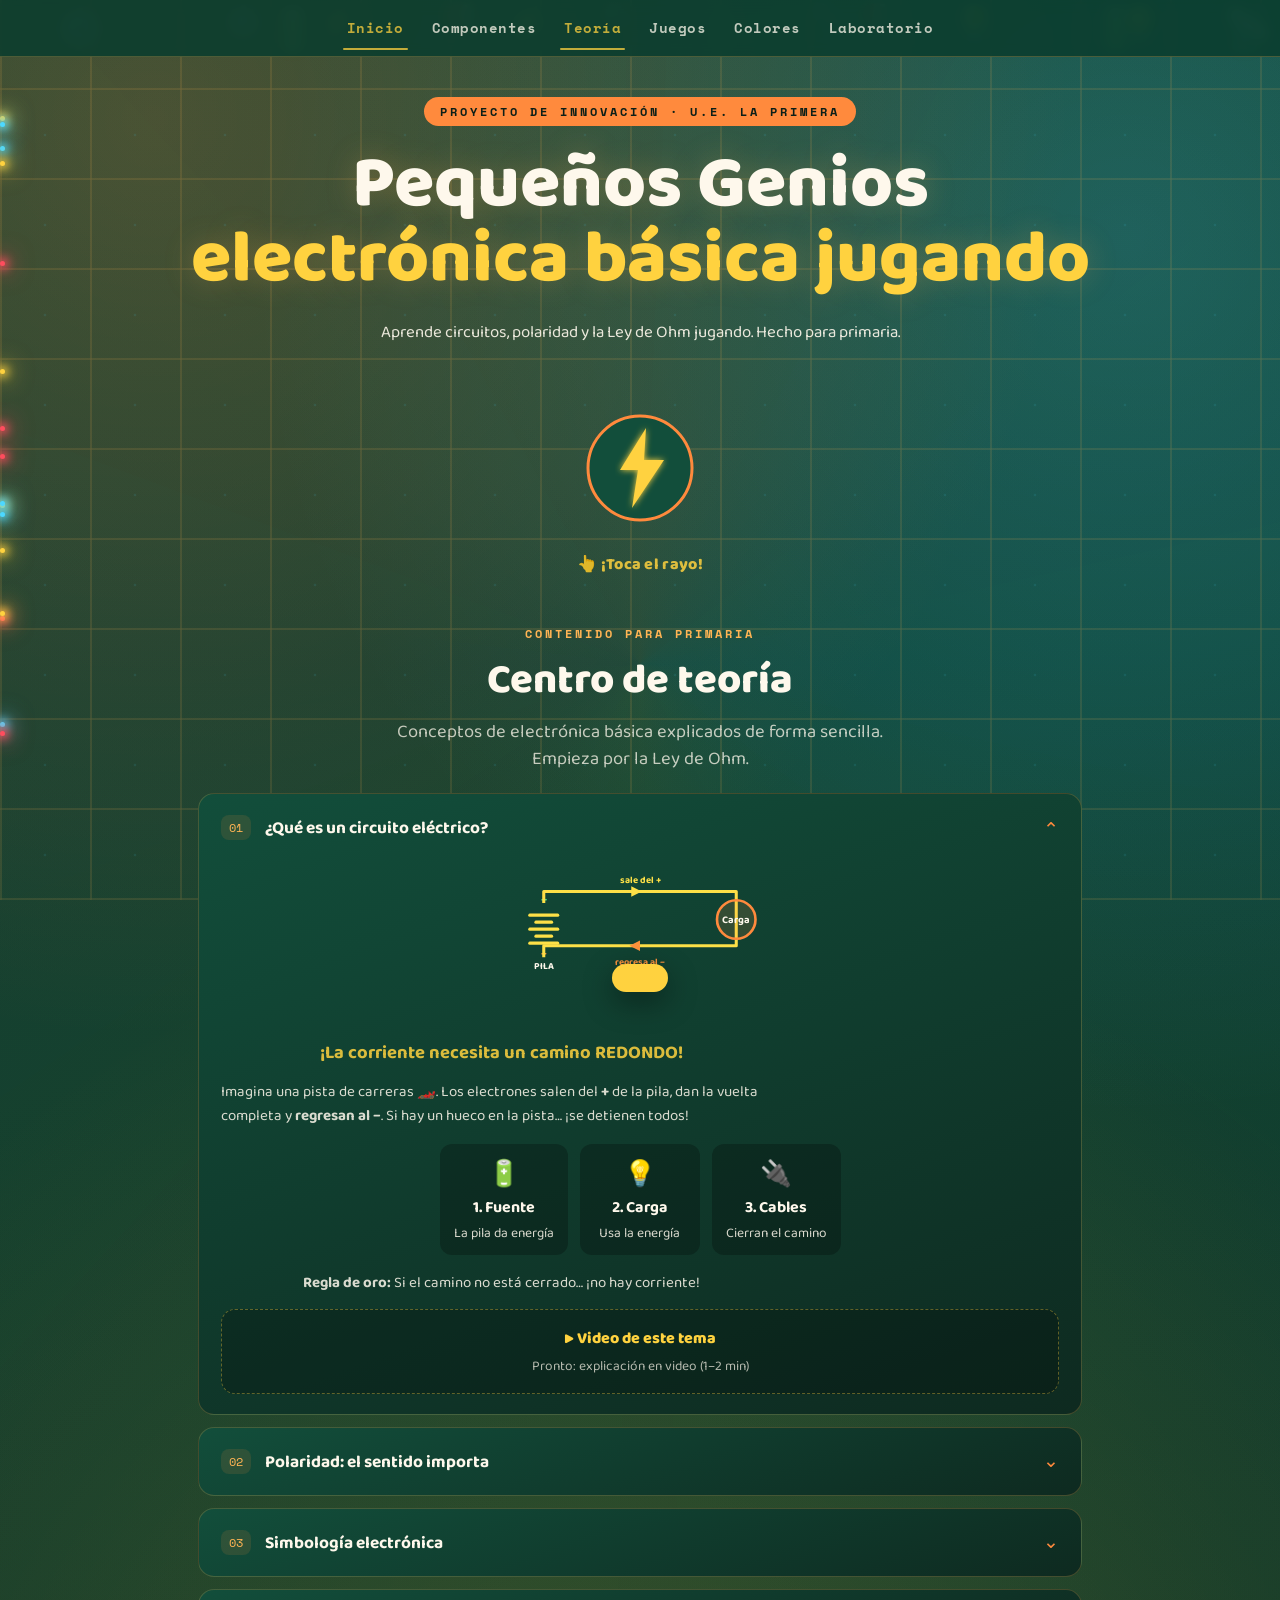
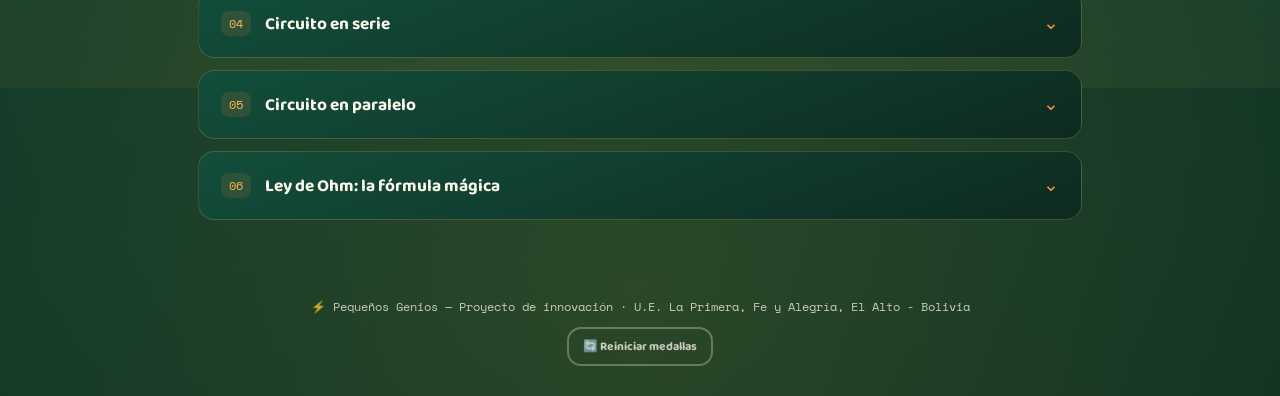
==== commit 6b6aa90d: "Actualizaciones" ====
--- a/index.html
+++ b/index.html
@@ -294,18 +294,18 @@
     <!-- JUEGO 1: MEMORAMA -->
     <div class="game-view active" id="game-memorama">
       <div class="game-view-head">
-        <h3>🧠 Memorama de símbolos</h3>
-        <p>Encuentra la pareja: el nombre del componente con su símbolo de circuito.</p>
+        <h3>🧠 Memorama · Gemelos</h3>
+        <p>Encontrá los <b>gemelos</b>: cada carta tiene el <b>símbolo arriba</b> y el <b>nombre abajo</b>. Buscá las dos iguales.</p>
       </div>
       <div style="display:flex; gap:8px; justify-content:center; flex-wrap:wrap; margin-bottom:14px;">
-        <button class="btn ghost memo-level-btn active" data-level="facil" onclick="setMemoLevel('facil')">Fácil (5)</button>
-        <button class="btn ghost memo-level-btn" data-level="normal" onclick="setMemoLevel('normal')">Normal (7)</button>
-        <button class="btn ghost memo-level-btn" data-level="dificil" onclick="setMemoLevel('dificil')">Difícil (9)</button>
-        <button class="btn ghost memo-level-btn" data-level="extrema" onclick="setMemoLevel('extrema')">⚡ Extrema (10)</button>
+        <button class="btn ghost memo-level-btn active" data-level="facil" onclick="setMemoLevel('facil')">Fácil</button>
+        <button class="btn ghost memo-level-btn" data-level="normal" onclick="setMemoLevel('normal')">Normal</button>
+        <button class="btn ghost memo-level-btn" data-level="dificil" onclick="setMemoLevel('dificil')">Difícil</button>
+        <button class="btn ghost memo-level-btn" data-level="extrema" onclick="setMemoLevel('extrema')">⚡ Extrema</button>
       </div>
       <div class="panel-top">
         <div class="stat">Movimientos: <b id="memoMoves">0</b></div>
-        <div class="stat">Parejas: <b id="memoPairs">0</b>/<span id="memoTotal">4</span></div>
+        <div class="stat">Gemelos: <b id="memoPairs">0</b>/<span id="memoTotal">4</span></div>
         <button class="btn ghost" onclick="initMemory()">🔄 Reiniciar</button>
       </div>
       <div class="memo-grid" id="memoGrid"></div>
@@ -347,10 +347,10 @@
         <p>Algunos componentes deben conectarse en un solo sentido. Adivina el terminal <b>positivo</b>.</p>
       </div>
       <div style="display:flex; gap:8px; justify-content:center; flex-wrap:wrap; margin-bottom:14px;">
-        <button class="btn ghost pol-level-btn active" data-level="facil" onclick="setPolLevel('facil')">Fácil (5)</button>
-        <button class="btn ghost pol-level-btn" data-level="normal" onclick="setPolLevel('normal')">Normal (6)</button>
-        <button class="btn ghost pol-level-btn" data-level="dificil" onclick="setPolLevel('dificil')">Difícil (8)</button>
-        <button class="btn ghost pol-level-btn" data-level="extrema" onclick="setPolLevel('extrema')">⚡ Extrema (10)</button>
+        <button class="btn ghost pol-level-btn active" data-level="facil" onclick="setPolLevel('facil')">Fácil</button>
+        <button class="btn ghost pol-level-btn" data-level="normal" onclick="setPolLevel('normal')">Normal</button>
+        <button class="btn ghost pol-level-btn" data-level="dificil" onclick="setPolLevel('dificil')">Difícil</button>
+        <button class="btn ghost pol-level-btn" data-level="extrema" onclick="setPolLevel('extrema')">⚡ Extrema</button>
       </div>
       <div class="panel-top">
         <div class="stat">Puntaje: <b id="polScore">0</b>/<span id="polTotal">5</span></div>
@@ -374,10 +374,10 @@
         <p>Arrastra cada componente a su nombre correcto. ¡Aprende a reconocerlos!</p>
       </div>
       <div style="display:flex; gap:8px; justify-content:center; flex-wrap:wrap; margin-bottom:14px;">
-        <button class="btn ghost puz-level-btn active" data-level="facil" onclick="setPuzLevel('facil')">Fácil (5)</button>
-        <button class="btn ghost puz-level-btn" data-level="normal" onclick="setPuzLevel('normal')">Normal (8)</button>
-        <button class="btn ghost puz-level-btn" data-level="dificil" onclick="setPuzLevel('dificil')">Difícil (10)</button>
-        <button class="btn ghost puz-level-btn" data-level="extrema" onclick="setPuzLevel('extrema')">⚡ Extrema (12)</button>
+        <button class="btn ghost puz-level-btn active" data-level="facil" onclick="setPuzLevel('facil')">Fácil</button>
+        <button class="btn ghost puz-level-btn" data-level="normal" onclick="setPuzLevel('normal')">Normal</button>
+        <button class="btn ghost puz-level-btn" data-level="dificil" onclick="setPuzLevel('dificil')">Difícil</button>
+        <button class="btn ghost puz-level-btn" data-level="extrema" onclick="setPuzLevel('extrema')">⚡ Extrema</button>
       </div>
       <div class="panel-top">
         <div class="stat">Correctos: <b id="puzScore">0</b>/<span id="puzTotal">4</span></div>
--- a/style.css
+++ b/style.css
@@ -1571,3 +1571,11 @@
   border-color: #ff4d5e;
   color: #ff4d5e;
 }
+
+.pol-btns .pol-btn-a, .pol-btns .pol-btn-b{
+  min-width: 88px;
+  font-size: 1.35rem;
+  font-weight: 900;
+}
+.pol-term{ cursor: pointer; }
+.pol-svg{ max-width: 260px; }
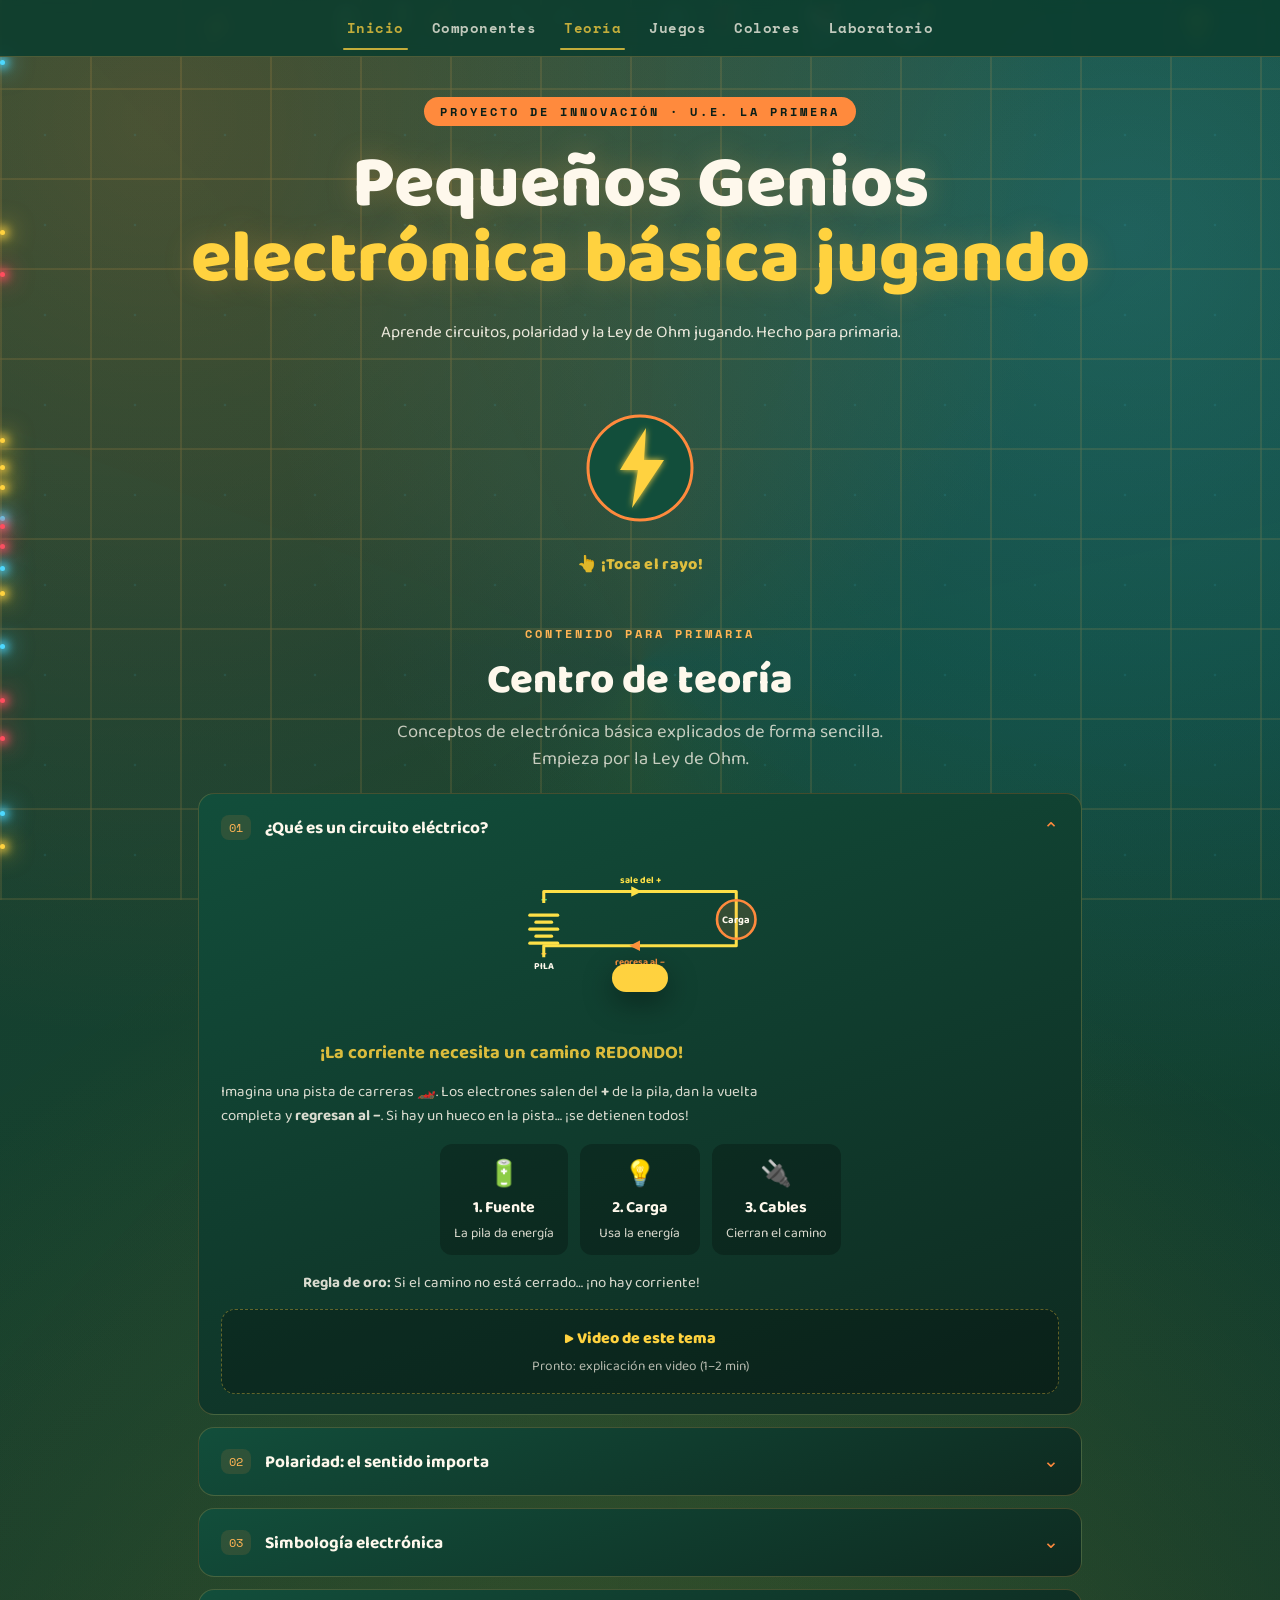
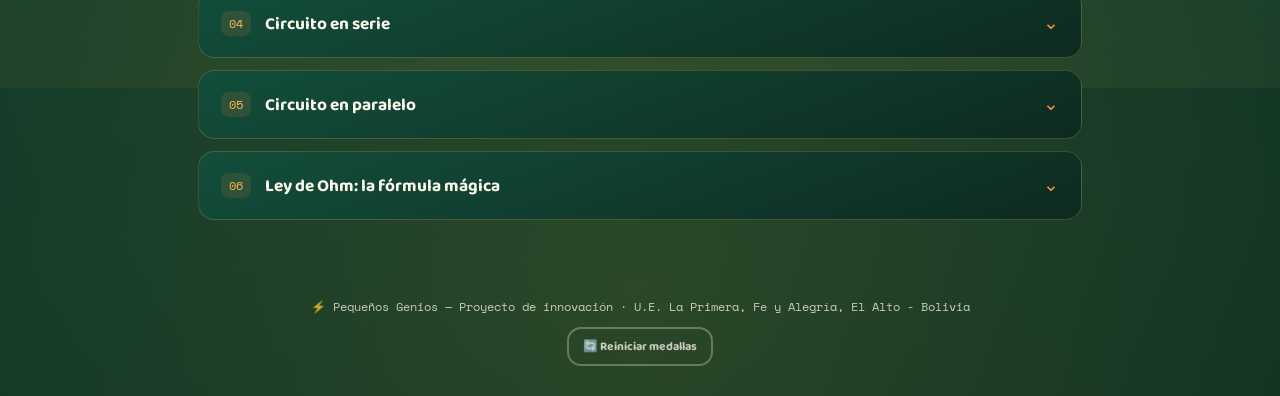
==== commit 7d41a8f7: "Actualizaciones y mejoras" ====
--- a/index.html
+++ b/index.html
@@ -295,7 +295,7 @@
     <div class="game-view active" id="game-memorama">
       <div class="game-view-head">
         <h3>🧠 Memorama · Gemelos</h3>
-        <p>Encontrá los <b>gemelos</b>: cada carta tiene el <b>símbolo arriba</b> y el <b>nombre abajo</b>. Buscá las dos iguales.</p>
+        <p>Encontrá los <b>gemelos</b>: las dos cartas de cada par son <b>idénticas</b> (símbolo + nombre). Buscá las dos iguales.</p>
       </div>
       <div style="display:flex; gap:8px; justify-content:center; flex-wrap:wrap; margin-bottom:14px;">
         <button class="btn ghost memo-level-btn active" data-level="facil" onclick="setMemoLevel('facil')">Fácil</button>
@@ -305,7 +305,7 @@
       </div>
       <div class="panel-top">
         <div class="stat">Movimientos: <b id="memoMoves">0</b></div>
-        <div class="stat">Gemelos: <b id="memoPairs">0</b>/<span id="memoTotal">4</span></div>
+        <div class="stat">Gemelos: <b id="memoPairs">0</b>/<span id="memoTotal">5</span></div>
         <button class="btn ghost" onclick="initMemory()">🔄 Reiniciar</button>
       </div>
       <div class="memo-grid" id="memoGrid"></div>
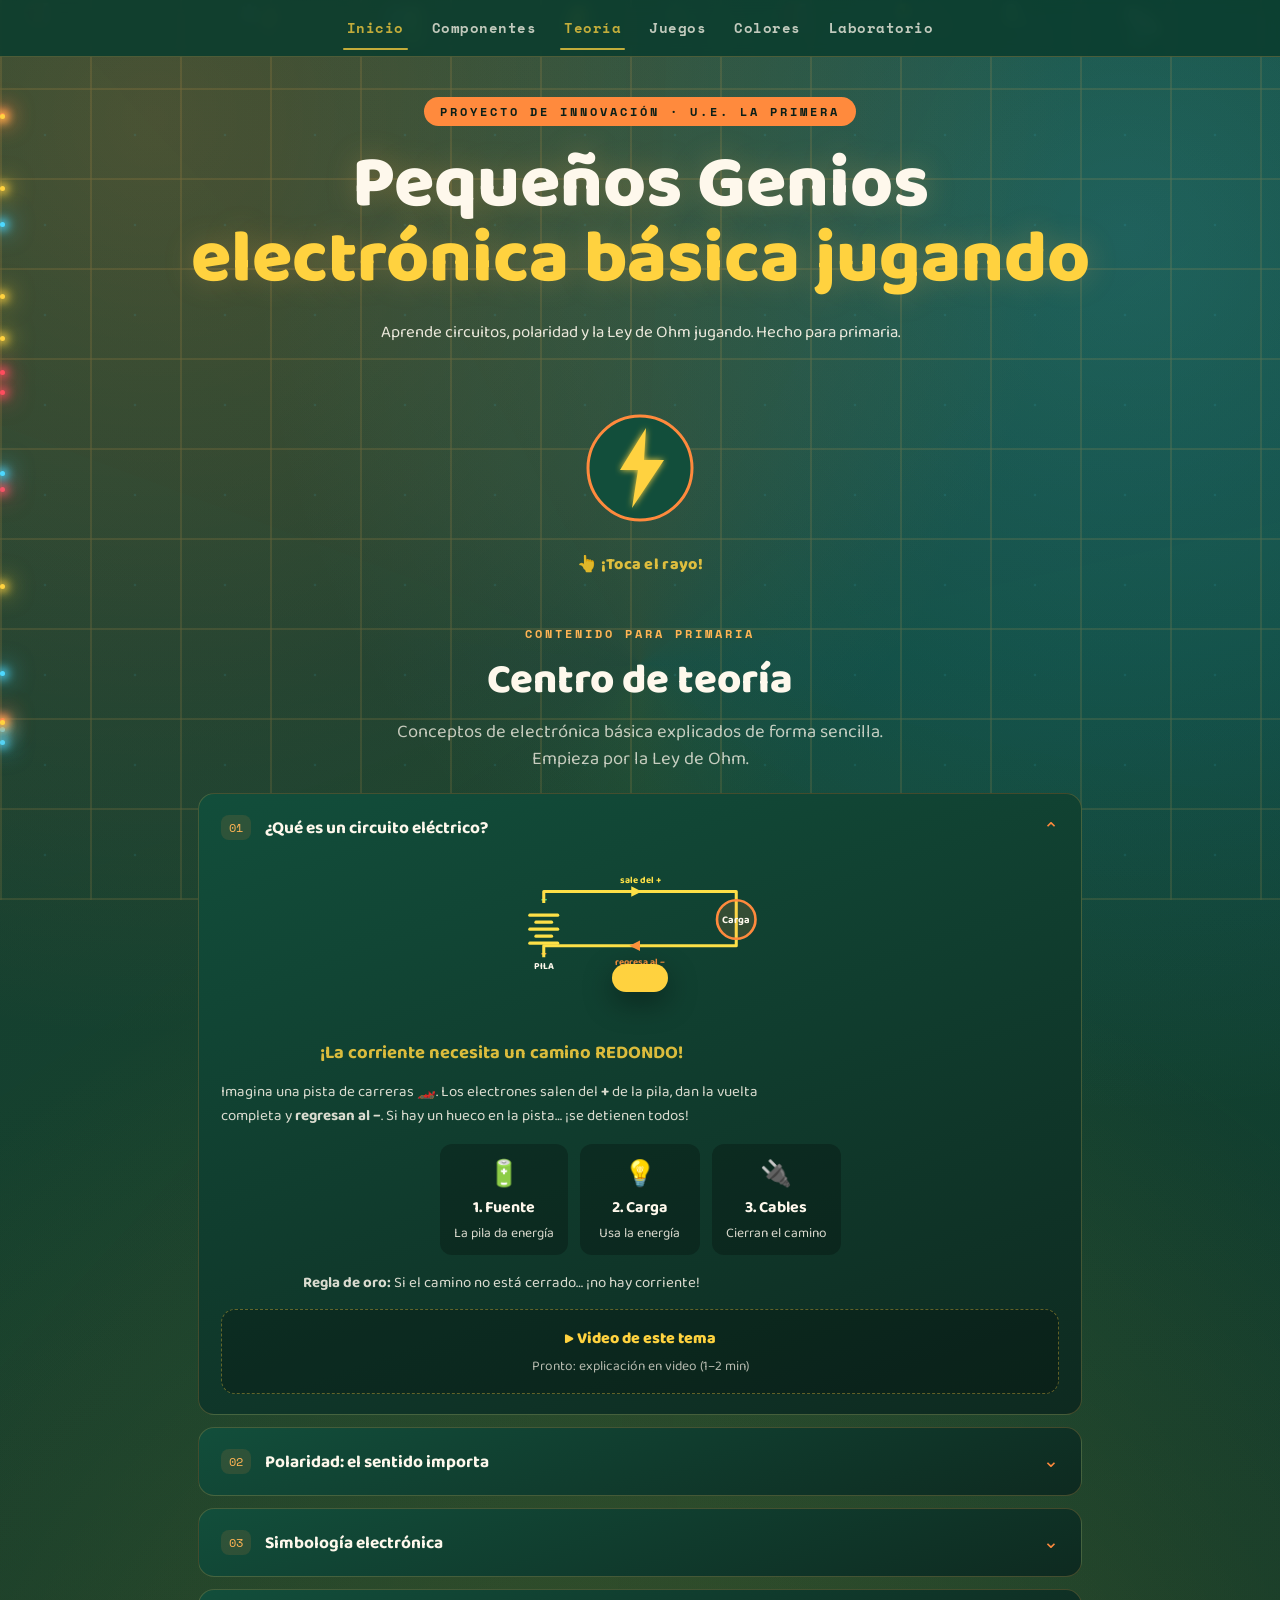
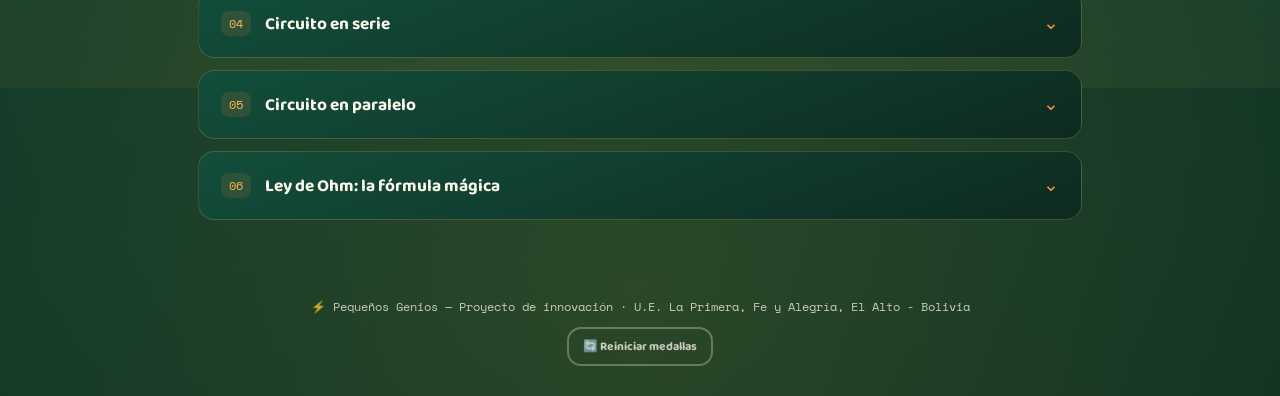
==== commit 072a83d9: "Correciones y mejoras" ====
--- a/index.html
+++ b/index.html
@@ -295,7 +295,7 @@
     <div class="game-view active" id="game-memorama">
       <div class="game-view-head">
         <h3>🧠 Memorama · Gemelos</h3>
-        <p>Encontrá los <b>gemelos</b>: las dos cartas de cada par son <b>idénticas</b> (símbolo + nombre). Buscá las dos iguales.</p>
+        <p>Encontrá los <b>gemelos</b>: las dos cartas de cada par son <b>idénticas</b> (símbolo grande + nombre abajo). Buscá las dos iguales.</p>
       </div>
       <div style="display:flex; gap:8px; justify-content:center; flex-wrap:wrap; margin-bottom:14px;">
         <button class="btn ghost memo-level-btn active" data-level="facil" onclick="setMemoLevel('facil')">Fácil</button>
--- a/style.css
+++ b/style.css
@@ -288,9 +288,10 @@
   .memo-front::after{content:"⚡"; font-size:1.8rem;}
   .memo-back{
     background:var(--cream); color:var(--ink); transform:rotateY(180deg);
-    font-size:0.68rem; font-weight:700; text-align:center; line-height:1.2; gap:4px;
-  }
-  .memo-back svg{width:98px;height:98px;}
+    font-size:0.72rem; font-weight:700; text-align:center; line-height:1.15;
+    gap:2px; padding:8px 6px 8px; justify-content:center;
+  }
+  .memo-back svg{width:82%; height:82%; max-width:110px; max-height:110px;}
   .memo-card.matched .memo-back{background:var(--ok-green); color:#04310f;}
 
   /* GAME 2 circuit builder */
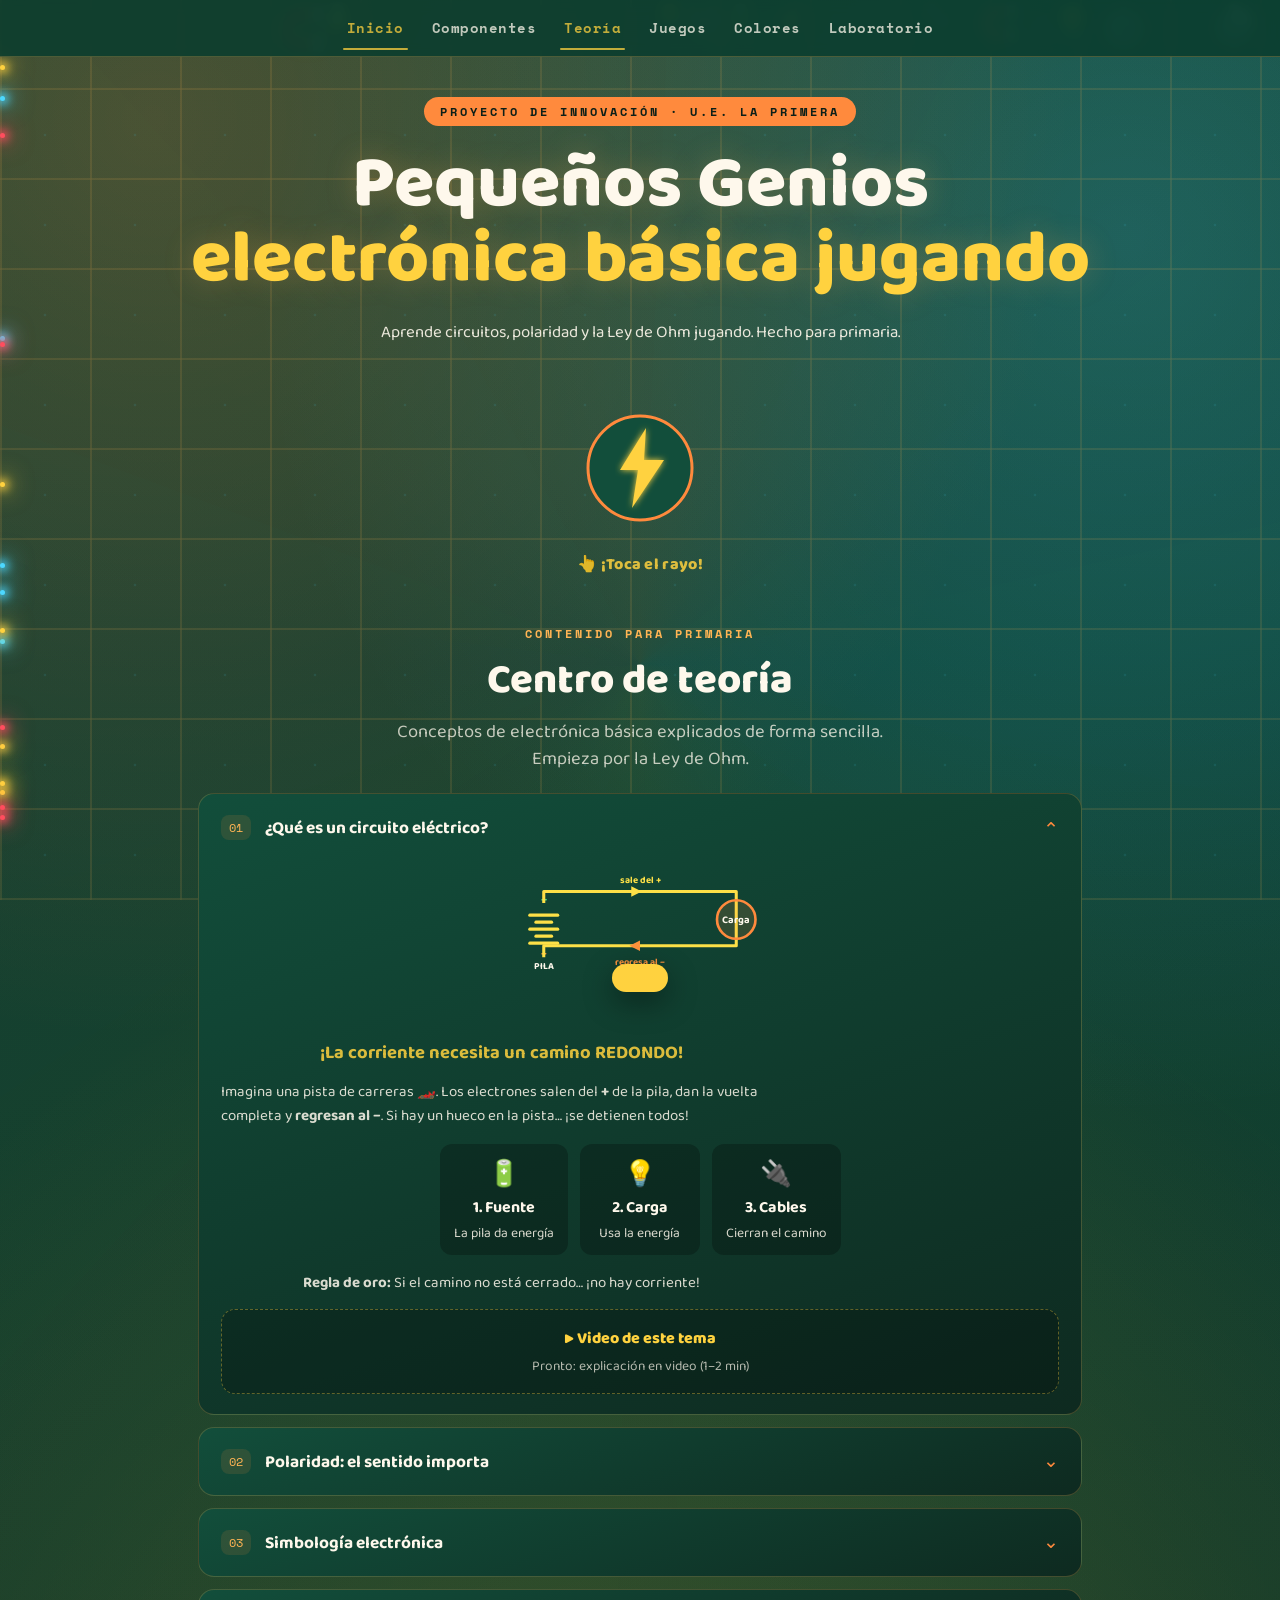
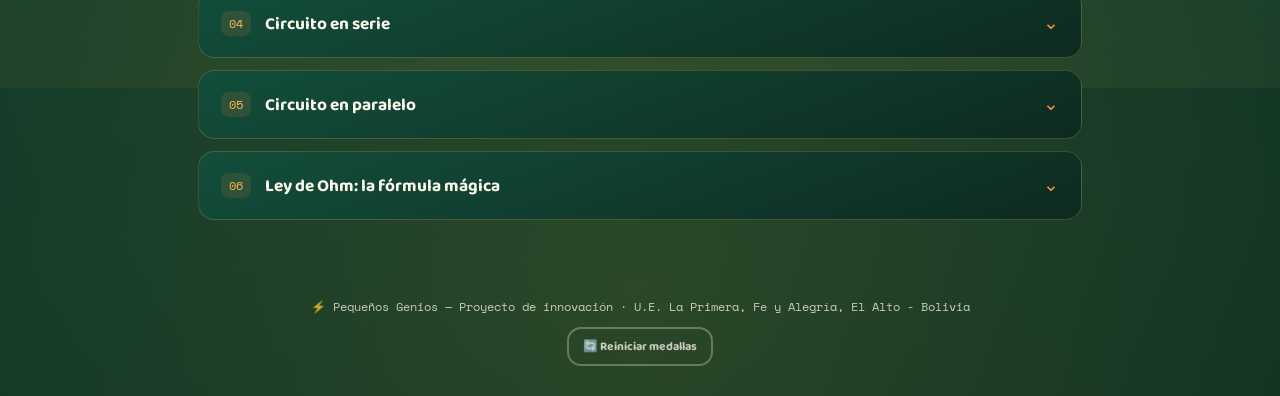
==== commit ee1b111d: "Correcciones d ebugs" ====
--- a/index.html
+++ b/index.html
@@ -409,7 +409,7 @@
 <div class="game-view" id="game-cables">
       <div class="game-view-head">
         <h3>🔗 Conecta los cables</h3>
-        <p>Armá el camino en <b>serie</b> sobre el protoboard: pila <b>+</b> → interruptor → resistencia → LED <b>(pata larga +)</b> → retorno LED <b>(pata corta −)</b> → pila <b>−</b>.</p>
+        <p>5 niveles distintos: serie básica, sin interruptor, polaridad del LED, componentes revueltos y maestro sin pistas. Arrastrá de un círculo a otro.</p>
       </div>
       <div class="panel-top">
         <div class="stat"><span id="wireLevelLabel">Nivel 1 · Serie básica</span></div>
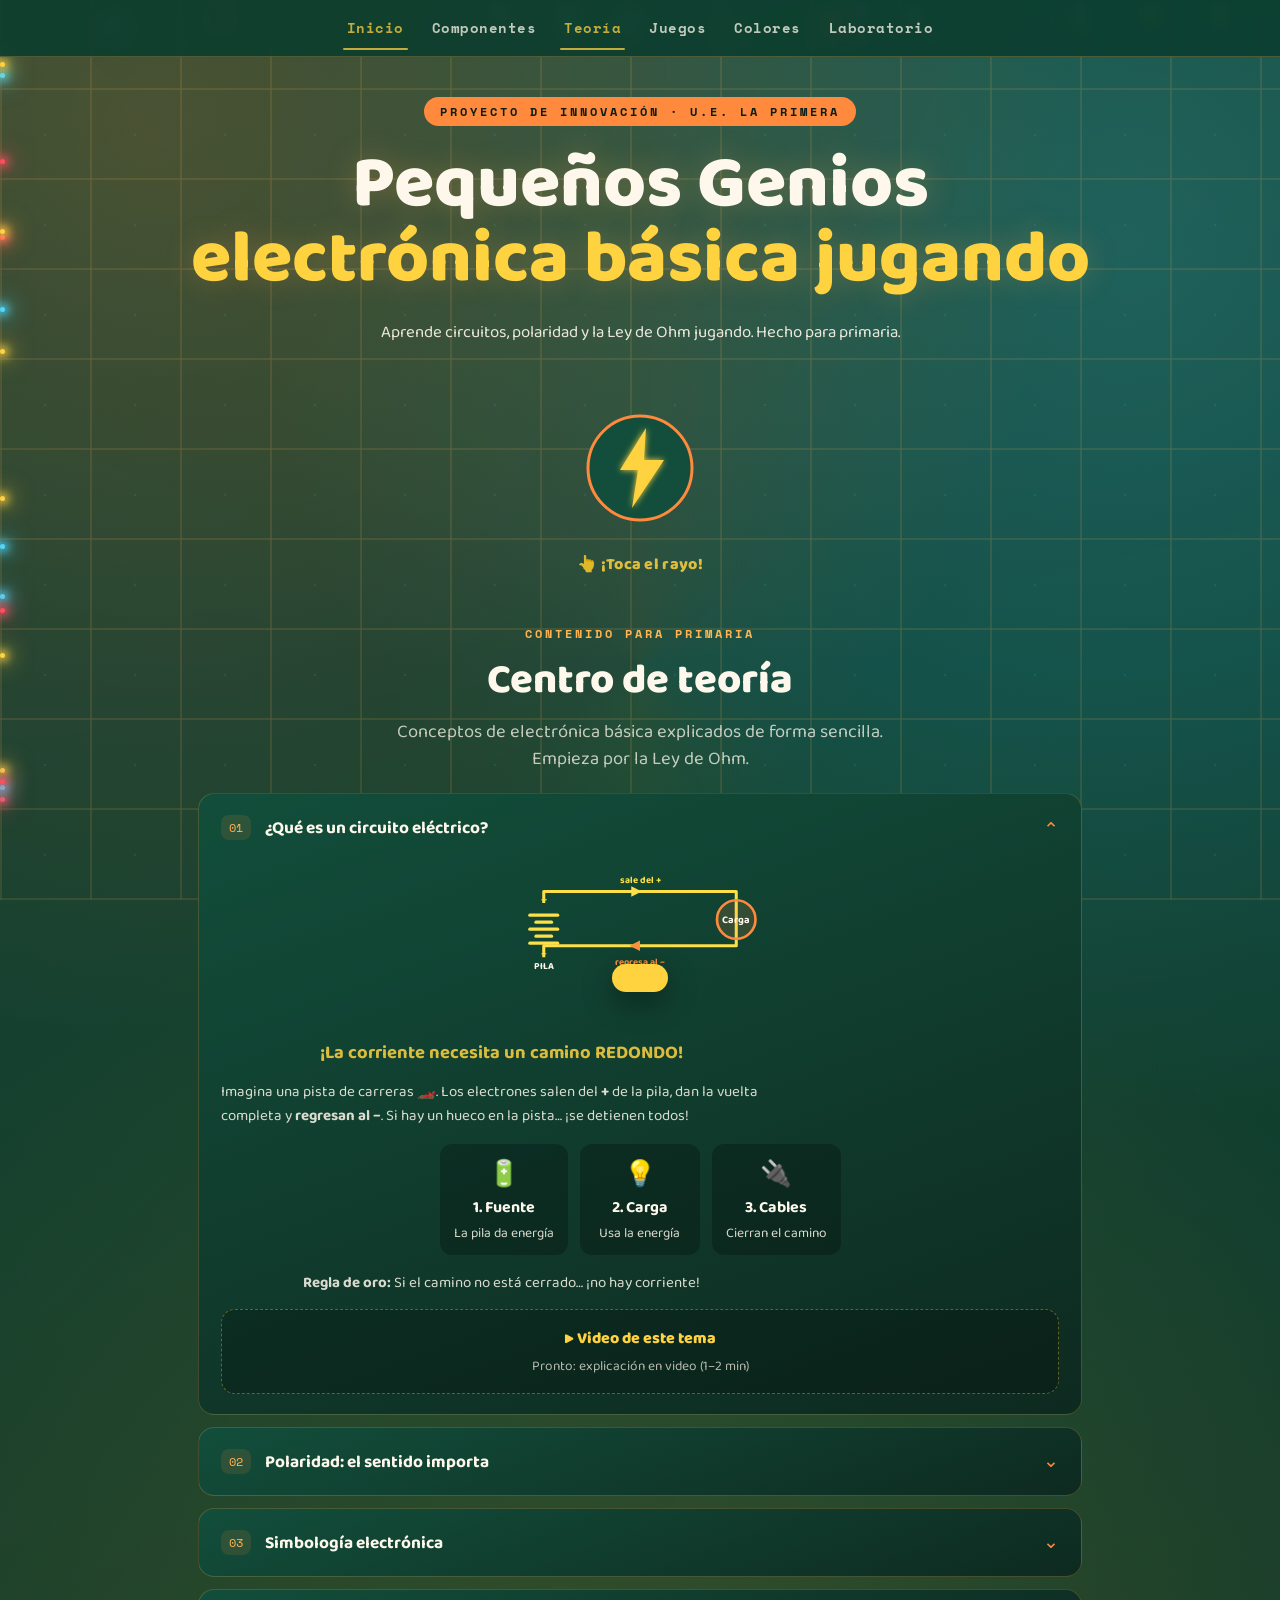
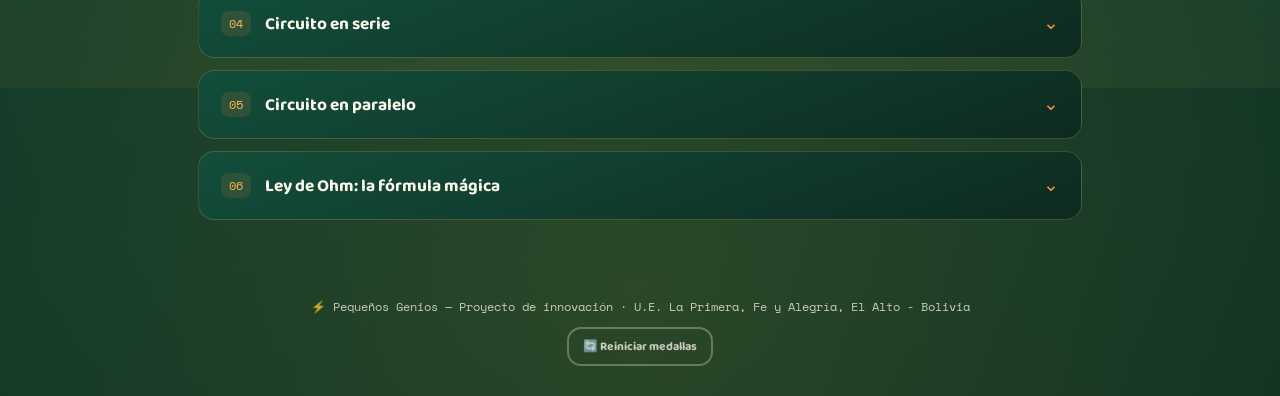
==== commit 75d9c9d6: "ACtualizaciones" ====
--- a/index.html
+++ b/index.html
@@ -295,7 +295,7 @@
     <div class="game-view active" id="game-memorama">
       <div class="game-view-head">
         <h3>🧠 Memorama · Gemelos</h3>
-        <p>Encontrá los <b>gemelos</b>: las dos cartas de cada par son <b>idénticas</b> (símbolo grande + nombre abajo). Buscá las dos iguales.</p>
+        <p>Encuentra <b>el par</b> — Identifica las cartas <b>idénticas</b> relacionadas con la electrónica (símbolo grande + nombre abajo). Buscá las dos iguales.</p>
       </div>
       <div style="display:flex; gap:8px; justify-content:center; flex-wrap:wrap; margin-bottom:14px;">
         <button class="btn ghost memo-level-btn active" data-level="facil" onclick="setMemoLevel('facil')">Fácil</button>
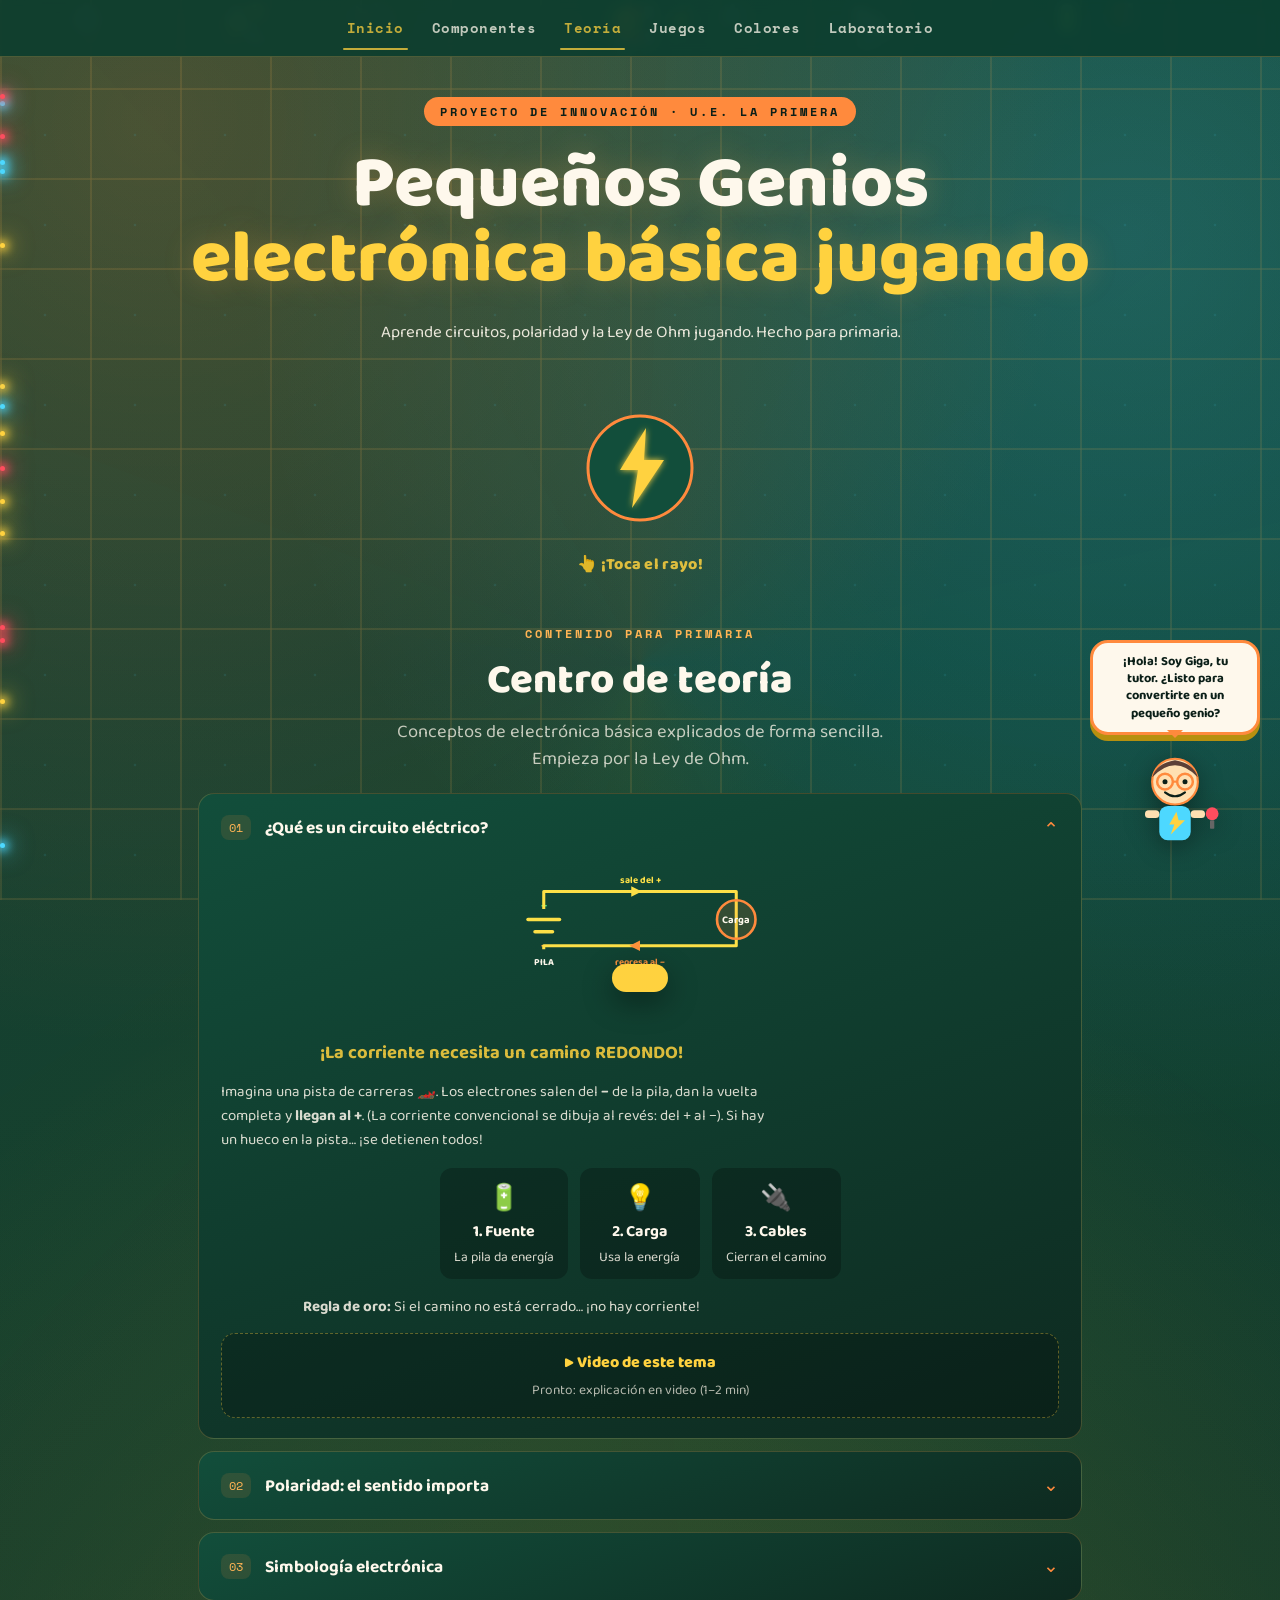
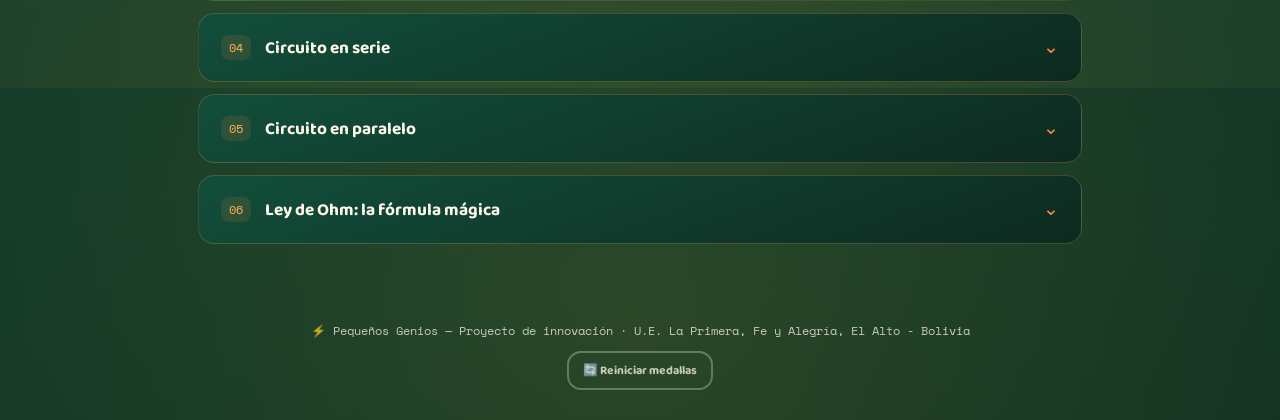
==== commit 94acfab7: "Actualizacion de personaje" ====
--- a/index.html
+++ b/index.html
@@ -158,6 +158,7 @@
     </div>
     <div class="theory-list" id="theoryList"></div>
   </div>
+
 
 </header>
 
@@ -638,7 +639,31 @@
   </div>
 </div>
 
-  
+<!-- ===== GIGA FLOTANTE (acompaña a todas partes) ===== -->
+<div class="giga-container fixed" id="gigaGuide">
+  <div class="giga-speech" id="gigaSpeech">
+    ¡Hola! Soy Giga, tu tutor. ¿Listo para convertirte en un pequeño genio?
+  </div>
+  <div class="giga-character" id="gigaChar" title="Haz clic en mí">
+    <svg viewBox="0 0 140 160" width="100" height="115">
+      <circle cx="70" cy="48" r="32" fill="#FFE0B2" stroke="#FF8A3D" stroke-width="3"/>
+      <path d="M38 42 Q70 8 102 42 Q96 22 70 18 Q44 22 38 42" fill="#5D4037"/>
+      <circle cx="56" cy="48" r="11" fill="none" stroke="#FF8A3D" stroke-width="3.5"/>
+      <circle cx="84" cy="48" r="11" fill="none" stroke="#FF8A3D" stroke-width="3.5"/>
+      <line x1="67" y1="48" x2="73" y2="48" stroke="#FF8A3D" stroke-width="3"/>
+      <circle cx="56" cy="48" r="3.5" fill="#0b1f18"/>
+      <circle cx="84" cy="48" r="3.5" fill="#0b1f18"/>
+      <path d="M56 63 Q70 74 84 63" fill="none" stroke="#0b1f18" stroke-width="2.8" stroke-linecap="round"/>
+      <rect x="48" y="82" width="44" height="48" rx="12" fill="#4DD8FF"/>
+      <polygon points="72,90 62,108 69,108 64,122 84,102 75,102" fill="#FFD23F"/>
+      <rect x="28" y="88" width="20" height="11" rx="5" fill="#FFE0B2"/>
+      <rect x="92" y="88" width="20" height="11" rx="5" fill="#FFE0B2"/>
+      <circle cx="122" cy="93" r="9" fill="#FF4D5E"/>
+      <rect x="119" y="102" width="6" height="12" rx="1" fill="#666"/>
+    </svg>
+  </div>
+</div>
+
 <script>
 (function(){
   function boomMascot(){
--- a/style.css
+++ b/style.css
@@ -1580,3 +1580,214 @@
 }
 .pol-term{ cursor: pointer; }
 .pol-svg{ max-width: 260px; }
+
+
+/* ============================================================
+   GIGA - TUTOR DINÁMICO DE LA PÁGINA
+   ============================================================ */
+.giga-container {
+  position: relative;
+  display: flex;
+  flex-direction: column;
+  align-items: center;
+  margin: 18px auto 10px;
+  z-index: 20;
+  max-width: 300px;
+}
+
+.giga-speech {
+  background: #fef8ec;
+  color: #0b1f18;
+  padding: 14px 18px;
+  border-radius: 18px;
+  border: 3px solid #ff8a3d;
+  font-family: 'Baloo 2', sans-serif;
+  font-weight: 700;
+  font-size: 0.95rem;
+  line-height: 1.35;
+  text-align: center;
+  position: relative;
+  margin-bottom: 12px;
+  box-shadow: 0 6px 0 #b6900f;
+  max-width: 280px;
+  animation: gigaPop 0.4s ease;
+  transition: all 0.3s ease;
+}
+
+.giga-speech::after {
+  content: "";
+  position: absolute;
+  bottom: -14px;
+  left: 50%;
+  transform: translateX(-50%);
+  border: 8px solid transparent;
+  border-top-color: #ff8a3d;
+}
+
+/* Estados emocionales de Giga */
+.giga-speech.happy {
+  background: #d1fae5;
+  border-color: #22c55e;
+  box-shadow: 0 6px 0 #16a34a;
+}
+.giga-speech.happy::after { border-top-color: #22c55e; }
+
+.giga-speech.sad {
+  background: #fee2e2;
+  border-color: #ef4444;
+  box-shadow: 0 6px 0 #dc2626;
+}
+.giga-speech.sad::after { border-top-color: #ef4444; }
+
+.giga-speech.excited {
+  background: #fef9c3;
+  border-color: #eab308;
+  box-shadow: 0 6px 0 #ca8a04;
+  animation: gigaBounce 0.5s ease;
+}
+.giga-speech.excited::after { border-top-color: #eab308; }
+
+.giga-character {
+  cursor: pointer;
+  transition: transform 0.25s;
+  animation: gigaFloat 3.2s ease-in-out infinite;
+  filter: drop-shadow(0 6px 12px rgba(0,0,0,0.35));
+}
+
+.giga-character:hover {
+  transform: scale(1.1) rotate(3deg);
+}
+
+.giga-character.celebrate {
+  animation: gigaCelebrate 0.8s ease;
+}
+
+@keyframes gigaPop {
+  from { opacity: 0; transform: scale(0.7) translateY(15px); }
+  to   { opacity: 1; transform: scale(1) translateY(0); }
+}
+
+@keyframes gigaFloat {
+  0%, 100% { transform: translateY(0); }
+  50%      { transform: translateY(-12px); }
+}
+
+@keyframes gigaBounce {
+  0%, 100% { transform: scale(1); }
+  30% { transform: scale(1.08); }
+  60% { transform: scale(0.96); }
+}
+
+@keyframes gigaCelebrate {
+  0% { transform: scale(1) rotate(0); }
+  25% { transform: scale(1.2) rotate(-8deg); }
+  50% { transform: scale(1.15) rotate(8deg); }
+  75% { transform: scale(1.2) rotate(-5deg); }
+  100% { transform: scale(1) rotate(0); }
+}
+
+/* Giga fijo en esquina (para juegos) */
+.giga-container.fixed {
+  position: fixed;
+  bottom: 20px;
+  right: 20px;
+  max-width: 180px;
+  z-index: 300;
+}
+.giga-container.fixed .giga-speech {
+  font-size: 0.8rem;
+  padding: 10px 13px;
+  max-width: 170px;
+}
+.giga-container.fixed .giga-character svg {
+  width: 100px;
+  height: 115px;
+}
+
+/* Mejoras de cartas del memorama */
+.memo-front {
+  background: linear-gradient(145deg, #124e3b 0%, #0b3d2e 100%);
+  border: 3px solid #ff8a3d;
+  box-shadow: inset 0 0 18px rgba(0,0,0,0.35);
+}
+.memo-front::after {
+  content: "⚡";
+  font-size: 2.5rem;
+  filter: drop-shadow(0 0 10px #ffd23f);
+}
+.memo-back {
+  background: #fef8ec;
+  color: #0b1f18;
+  transform: rotateY(180deg);
+  font-size: 0.78rem;
+  font-weight: 800;
+  text-align: center;
+  line-height: 1.2;
+  gap: 4px;
+  padding: 10px 6px;
+  justify-content: center;
+  border: 3px solid #ff8a3d;
+  display: flex;
+  flex-direction: column;
+  align-items: center;
+}
+.memo-back svg {
+  width: 68%;
+  height: 55%;
+  max-width: 90px;
+  max-height: 90px;
+}
+.memo-back .card-name {
+  font-size: 0.88rem;
+  font-weight: 800;
+  color: #0b3d2e;
+  margin-top: 2px;
+}
+.memo-card.matched .memo-back {
+  background: #4ade80;
+  color: #04310f;
+  border-color: #22c55e;
+}
+
+/* ============================================================
+   MEJORAS MÓVILES + TOQUE
+   ============================================================ */
+@media (max-width: 768px) {
+  .giga-container.fixed {
+    bottom: 12px;
+    right: 12px;
+    max-width: 150px;
+  }
+  .giga-container.fixed .giga-speech {
+    font-size: 0.72rem;
+    padding: 8px 10px;
+    max-width: 145px;
+  }
+  .giga-container.fixed .giga-character svg {
+    width: 80px;
+    height: 92px;
+  }
+
+  /* Terminales más grandes para dedos */
+  .wire-term, [data-term], .terminal {
+    min-width: 28px !important;
+    min-height: 28px !important;
+    touch-action: none;
+  }
+
+  .memo-card {
+    min-height: 70px;
+  }
+}
+
+.touch-active {
+  transform: scale(1.25);
+  box-shadow: 0 0 12px #ffd23f;
+  z-index: 10;
+}
+
+/* Hacer que los botones sean más fáciles de tocar */
+.btn, .pol-btn, .sp-tab, .memo-card, .cb-part {
+  touch-action: manipulation;
+  -webkit-tap-highlight-color: transparent;
+}
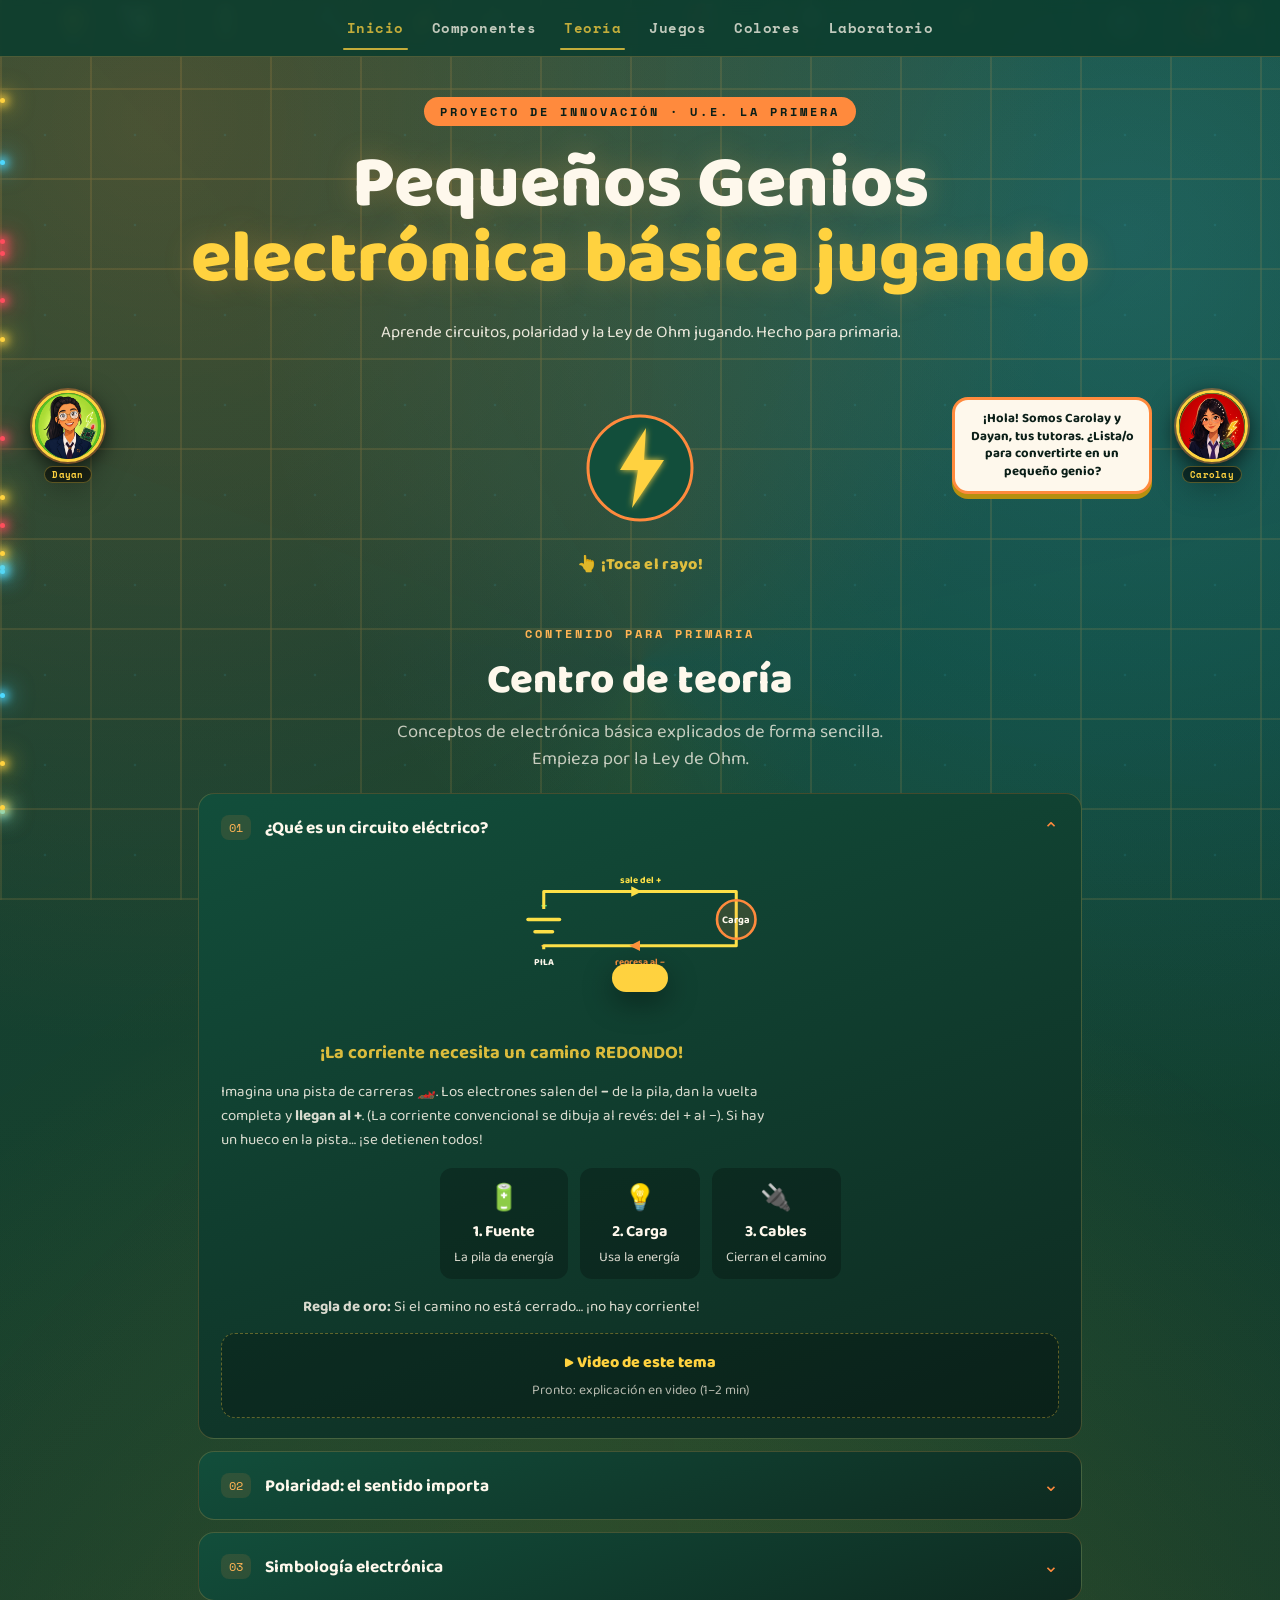
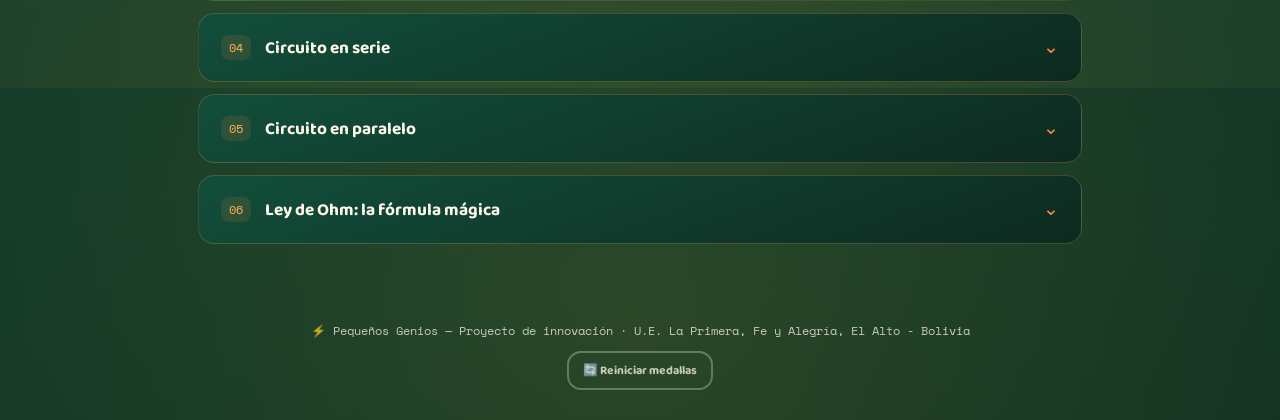
==== commit da6a01e2: "Ultimas mejoras en sistema" ====
--- a/index.html
+++ b/index.html
@@ -639,28 +639,29 @@
   </div>
 </div>
 
-<!-- ===== GIGA FLOTANTE (acompaña a todas partes) ===== -->
+<!-- ===== TUTORAS DINÁMICAS: Carolay & Dayan (con vida) ===== -->
 <div class="giga-container fixed" id="gigaGuide">
   <div class="giga-speech" id="gigaSpeech">
-    ¡Hola! Soy Giga, tu tutor. ¿Listo para convertirte en un pequeño genio?
-  </div>
-  <div class="giga-character" id="gigaChar" title="Haz clic en mí">
-    <svg viewBox="0 0 140 160" width="100" height="115">
-      <circle cx="70" cy="48" r="32" fill="#FFE0B2" stroke="#FF8A3D" stroke-width="3"/>
-      <path d="M38 42 Q70 8 102 42 Q96 22 70 18 Q44 22 38 42" fill="#5D4037"/>
-      <circle cx="56" cy="48" r="11" fill="none" stroke="#FF8A3D" stroke-width="3.5"/>
-      <circle cx="84" cy="48" r="11" fill="none" stroke="#FF8A3D" stroke-width="3.5"/>
-      <line x1="67" y1="48" x2="73" y2="48" stroke="#FF8A3D" stroke-width="3"/>
-      <circle cx="56" cy="48" r="3.5" fill="#0b1f18"/>
-      <circle cx="84" cy="48" r="3.5" fill="#0b1f18"/>
-      <path d="M56 63 Q70 74 84 63" fill="none" stroke="#0b1f18" stroke-width="2.8" stroke-linecap="round"/>
-      <rect x="48" y="82" width="44" height="48" rx="12" fill="#4DD8FF"/>
-      <polygon points="72,90 62,108 69,108 64,122 84,102 75,102" fill="#FFD23F"/>
-      <rect x="28" y="88" width="20" height="11" rx="5" fill="#FFE0B2"/>
-      <rect x="92" y="88" width="20" height="11" rx="5" fill="#FFE0B2"/>
-      <circle cx="122" cy="93" r="9" fill="#FF4D5E"/>
-      <rect x="119" y="102" width="6" height="12" rx="1" fill="#666"/>
-    </svg>
+    ¡Hola! Somos Carolay y Dayan, tus tutoras. ¿Lista/o para convertirte en un pequeño genio?
+  </div>
+  <div class="giga-character" id="gigaChar" title="Haz clic en nosotras ⚡">
+    <div class="tutor-fx" aria-hidden="true">
+      <span class="fx-bolt">⚡</span>
+      <span class="fx-spark s1">✦</span>
+      <span class="fx-spark s2">✧</span>
+      <span class="fx-spark s3">★</span>
+      <span class="fx-hand" id="fxHand">👋</span>
+    </div>
+    <div class="tutor-duo">
+      <div class="tutor-slot" id="slotDayan">
+        <img src="carolay.png" alt="Dayan" class="tutor-img" id="tutorDayan" data-name="Dayan">
+        <span class="tutor-mini-tag">Dayan</span>
+      </div>
+      <div class="tutor-slot" id="slotCarolay">
+        <img src="dayan.png" alt="Carolay" class="tutor-img" id="tutorCarolay" data-name="Carolay">
+        <span class="tutor-mini-tag">Carolay</span>
+      </div>
+    </div>
   </div>
 </div>
 
--- a/style.css
+++ b/style.css
@@ -1583,7 +1583,7 @@
 
 
 /* ============================================================
-   GIGA - TUTOR DINÁMICO DE LA PÁGINA
+   CAROLAY GIGA - TUTOR DINÁMICO DE LA PÁGINA DAYAN - TUTORAS DINÁMICAS
    ============================================================ */
 .giga-container {
   position: relative;
@@ -1593,6 +1593,36 @@
   margin: 18px auto 10px;
   z-index: 20;
   max-width: 300px;
+}
+
+/* Flotante que puede viajar por la pantalla */
+.giga-container.fixed {
+  position: fixed;
+  bottom: 20px;
+  right: 20px;
+  left: auto;
+  top: auto;
+  margin: 0;
+  max-width: 200px;
+  z-index: 300;
+  transition: left 2.8s cubic-bezier(.4,.1,.3,1), top 2.8s cubic-bezier(.4,.1,.3,1),
+              right 2.8s cubic-bezier(.4,.1,.3,1), bottom 2.8s cubic-bezier(.4,.1,.3,1);
+  will-change: left, top;
+  pointer-events: auto;
+}
+.giga-container.fixed.wandering {
+  /* cuando JS controla posición usa left/top */
+  right: auto !important;
+  bottom: auto !important;
+}
+.giga-container.fixed .giga-speech {
+  font-size: 0.78rem;
+  padding: 10px 13px;
+  max-width: 190px;
+}
+/* Pausar movimiento si el usuario hace hover (para poder leer/click) */
+.giga-container.fixed:hover {
+  transition-duration: 0.4s;
 }
 
 .giga-speech {
@@ -1650,58 +1680,391 @@
 .giga-character {
   cursor: pointer;
   transition: transform 0.25s;
-  animation: gigaFloat 3.2s ease-in-out infinite;
+  /* float suave del grupo; el bob individual de cada una da más vida */
+  animation: gigaFloat 4.5s ease-in-out infinite;
   filter: drop-shadow(0 6px 12px rgba(0,0,0,0.35));
+  position: relative;
+  display: flex;
+  flex-direction: column;
+  align-items: center;
 }
 
 .giga-character:hover {
-  transform: scale(1.1) rotate(3deg);
+  transform: scale(1.08) rotate(2deg);
 }
 
 .giga-character.celebrate {
   animation: gigaCelebrate 0.8s ease;
 }
 
-@keyframes gigaPop {
-  from { opacity: 0; transform: scale(0.7) translateY(15px); }
-  to   { opacity: 1; transform: scale(1) translateY(0); }
-}
-
-@keyframes gigaFloat {
-  0%, 100% { transform: translateY(0); }
-  50%      { transform: translateY(-12px); }
-}
-
-@keyframes gigaBounce {
-  0%, 100% { transform: scale(1); }
-  30% { transform: scale(1.08); }
-  60% { transform: scale(0.96); }
-}
-
-@keyframes gigaCelebrate {
-  0% { transform: scale(1) rotate(0); }
-  25% { transform: scale(1.2) rotate(-8deg); }
-  50% { transform: scale(1.15) rotate(8deg); }
-  75% { transform: scale(1.2) rotate(-5deg); }
-  100% { transform: scale(1) rotate(0); }
-}
-
-/* Giga fijo en esquina (para juegos) */
-.giga-container.fixed {
+/* === DÚO Carolay + Dayan — máximo dinamismo === */
+.tutor-duo {
+  display: flex;
+  align-items: flex-end;
+  justify-content: center;
+  gap: 8px;
+  position: relative;
+  z-index: 2;
+}
+.tutor-slot {
+  display: flex;
+  flex-direction: column;
+  align-items: center;
+  position: relative;
+  transition: transform 0.4s cubic-bezier(.2,.9,.3,1);
+  transform-origin: bottom center;
+}
+.tutor-slot.speaker {
+  z-index: 3;
+}
+.tutor-slot.speaker .tutor-img {
+  border-color: #4ade80;
+  box-shadow:
+    0 0 0 3px rgba(74,222,128,0.55),
+    0 0 22px rgba(74,222,128,0.5),
+    0 8px 20px rgba(0,0,0,0.4);
+}
+
+.tutor-img {
+  width: 78px;
+  height: 78px;
+  object-fit: cover;
+  border-radius: 50%;
+  border: 3px solid #ffd23f;
+  box-shadow: 0 0 0 2px rgba(255,138,61,0.35), 0 6px 16px rgba(0,0,0,0.4);
+  display: block;
+  transform-origin: 50% 80%;
+  /* bob + sway independiente = sensación de brazos/cuerpo vivos */
+  animation: tutorLiveA 2.6s ease-in-out infinite;
+}
+#tutorDayan {
+  animation-name: tutorLiveA;
+  animation-duration: 2.6s;
+}
+#tutorCarolay {
+  animation-name: tutorLiveB;
+  animation-duration: 3.1s;
+  animation-delay: -0.8s;
+}
+
+/* Movimiento vivo: sube/baja + inclina (como si movieran hombros/brazos) */
+@keyframes tutorLiveA {
+  0%   { transform: translateY(0) rotate(-3deg) scale(1); }
+  20%  { transform: translateY(-7px) rotate(2deg) scale(1.02); }
+  40%  { transform: translateY(-2px) rotate(-4deg) scale(1); }
+  60%  { transform: translateY(-10px) rotate(3deg) scale(1.03); }
+  80%  { transform: translateY(-3px) rotate(-2deg) scale(1.01); }
+  100% { transform: translateY(0) rotate(-3deg) scale(1); }
+}
+@keyframes tutorLiveB {
+  0%   { transform: translateY(0) rotate(3deg) scale(1); }
+  25%  { transform: translateY(-9px) rotate(-3deg) scale(1.025); }
+  50%  { transform: translateY(-1px) rotate(4deg) scale(1); }
+  75%  { transform: translateY(-8px) rotate(-2deg) scale(1.02); }
+  100% { transform: translateY(0) rotate(3deg) scale(1); }
+}
+
+.tutor-mini-tag {
+  margin-top: 4px;
+  font-family: 'Space Mono', monospace;
+  font-size: 0.58rem;
+  font-weight: 700;
+  background: rgba(0,0,0,0.5);
+  color: #ffd23f;
+  padding: 1px 7px;
+  border-radius: 999px;
+  letter-spacing: 0.3px;
+  border: 1px solid rgba(255,210,63,0.3);
+  white-space: nowrap;
+  transition: all 0.3s;
+}
+.tutor-slot.speaker .tutor-mini-tag {
+  background: #22c55e;
+  color: #04310f;
+  border-color: #4ade80;
+  transform: scale(1.1);
+}
+
+/* brillo */
+.tutor-slot::after {
+  content: "";
+  position: absolute;
+  top: 4px; left: 12px;
+  width: 20px; height: 12px;
+  border-radius: 50%;
+  background: radial-gradient(ellipse, rgba(255,255,255,0.5), transparent 70%);
+  pointer-events: none;
+  animation: shine 3.2s ease-in-out infinite;
+}
+#slotCarolay::after { animation-delay: -1.5s; }
+@keyframes shine {
+  0%, 100% { opacity: 0.2; }
+  50% { opacity: 0.7; }
+}
+
+/* === FX layer: rayos, sparks, manita === */
+.tutor-fx {
+  position: absolute;
+  inset: -20px -10px 0;
+  pointer-events: none;
+  z-index: 4;
+  overflow: visible;
+}
+.fx-bolt {
+  position: absolute;
+  top: -8px;
+  left: 50%;
+  transform: translateX(-50%);
+  font-size: 1.4rem;
+  opacity: 0;
+  filter: drop-shadow(0 0 6px #ffd23f);
+  transition: opacity 0.2s;
+}
+.giga-character.speaking .fx-bolt,
+.giga-character.celebrate .fx-bolt {
+  opacity: 1;
+  animation: boltZap 0.6s ease;
+}
+@keyframes boltZap {
+  0% { transform: translateX(-50%) scale(0.4) rotate(-20deg); opacity: 0; }
+  40% { transform: translateX(-50%) scale(1.3) rotate(10deg); opacity: 1; }
+  100% { transform: translateX(-50%) scale(1) rotate(0deg); opacity: 0.85; }
+}
+.fx-spark {
+  position: absolute;
+  font-size: 0.7rem;
+  color: #ffd23f;
+  opacity: 0;
+  text-shadow: 0 0 6px #ff8a3d;
+}
+.fx-spark.s1 { top: 10%; left: 5%; }
+.fx-spark.s2 { top: 5%; right: 8%; }
+.fx-spark.s3 { top: 35%; right: 0%; }
+.giga-character.speaking .fx-spark,
+.giga-character.celebrate .fx-spark {
+  animation: sparkFly 0.9s ease forwards;
+}
+.giga-character.speaking .fx-spark.s2 { animation-delay: 0.1s; }
+.giga-character.speaking .fx-spark.s3 { animation-delay: 0.2s; }
+.giga-character.celebrate .fx-spark.s2 { animation-delay: 0.08s; }
+.giga-character.celebrate .fx-spark.s3 { animation-delay: 0.15s; }
+@keyframes sparkFly {
+  0% { opacity: 0; transform: translate(0,0) scale(0.5); }
+  30% { opacity: 1; transform: translate(4px,-10px) scale(1.2); }
+  100% { opacity: 0; transform: translate(10px,-28px) scale(0.6); }
+}
+.fx-hand {
+  position: absolute;
+  bottom: 28%;
+  right: -6px;
+  font-size: 1.35rem;
+  opacity: 0;
+  transform: rotate(-20deg) scale(0.5);
+  filter: drop-shadow(0 2px 4px rgba(0,0,0,0.4));
+  transition: opacity 0.15s;
+}
+.giga-character.waving .fx-hand {
+  opacity: 1;
+  animation: handWave 0.9s ease;
+}
+@keyframes handWave {
+  0%   { opacity: 0; transform: rotate(-30deg) scale(0.5) translateY(8px); }
+  20%  { opacity: 1; transform: rotate(15deg) scale(1.15) translateY(-4px); }
+  40%  { transform: rotate(-25deg) scale(1.1) translateY(0); }
+  60%  { transform: rotate(20deg) scale(1.15) translateY(-3px); }
+  80%  { transform: rotate(-10deg) scale(1.05); }
+  100% { opacity: 0; transform: rotate(0deg) scale(0.8) translateY(6px); }
+}
+
+/* Al hablar: la speaker se inclina hacia adelante (más “gesto”) */
+.giga-character.speaking .tutor-slot.speaker {
+  animation: speakLean 0.65s ease;
+}
+@keyframes speakLean {
+  0%, 100% { transform: scale(1.08) translateY(-4px) rotate(0deg); }
+  30% { transform: scale(1.14) translateY(-12px) rotate(-4deg); }
+  60% { transform: scale(1.1) translateY(-6px) rotate(3deg); }
+}
+.giga-character.speaking .tutor-slot:not(.speaker) {
+  animation: listenNod 0.65s ease;
+}
+@keyframes listenNod {
+  0%, 100% { transform: scale(1) rotate(0); }
+  40% { transform: scale(1.02) translateY(-3px) rotate(2deg); }
+  70% { transform: scale(1) translateY(0) rotate(-1deg); }
+}
+
+/* Celebración: baile de las dos + sensación de brazos */
+.giga-character.celebrate .tutor-slot:nth-child(1) {
+  animation: duoDanceL 0.85s ease;
+}
+.giga-character.celebrate .tutor-slot:nth-child(2) {
+  animation: duoDanceR 0.85s ease;
+}
+@keyframes duoDanceL {
+  0%, 100% { transform: rotate(0) translateY(0) scale(1); }
+  15% { transform: rotate(-14deg) translateY(-14px) scale(1.12); }
+  30% { transform: rotate(8deg) translateY(-4px) scale(1.05); }
+  50% { transform: rotate(-12deg) translateY(-16px) scale(1.14); }
+  70% { transform: rotate(6deg) translateY(-6px) scale(1.06); }
+  85% { transform: rotate(-5deg) translateY(-10px) scale(1.08); }
+}
+@keyframes duoDanceR {
+  0%, 100% { transform: rotate(0) translateY(0) scale(1); }
+  15% { transform: rotate(14deg) translateY(-14px) scale(1.12); }
+  30% { transform: rotate(-8deg) translateY(-4px) scale(1.05); }
+  50% { transform: rotate(12deg) translateY(-16px) scale(1.14); }
+  70% { transform: rotate(-6deg) translateY(-6px) scale(1.06); }
+  85% { transform: rotate(5deg) translateY(-10px) scale(1.08); }
+}
+
+/* High-five: se acercan */
+.giga-character.highfive .tutor-slot:nth-child(1) {
+  animation: hfLeft 0.7s ease;
+}
+.giga-character.highfive .tutor-slot:nth-child(2) {
+  animation: hfRight 0.7s ease;
+}
+@keyframes hfLeft {
+  0%, 100% { transform: translateX(0); }
+  40% { transform: translateX(12px) translateY(-8px) rotate(8deg) scale(1.1); }
+  55% { transform: translateX(14px) translateY(-10px) scale(1.12); }
+}
+@keyframes hfRight {
+  0%, 100% { transform: translateX(0); }
+  40% { transform: translateX(-12px) translateY(-8px) rotate(-8deg) scale(1.1); }
+  55% { transform: translateX(-14px) translateY(-10px) scale(1.12); }
+}
+
+.giga-container.fixed .tutor-img {
+  width: 72px;
+  height: 72px;
+}
+.giga-container.fixed .tutor-mini-tag {
+  font-size: 0.55rem;
+}
+
+
+
+/* Speech bubble cuando están separadas */
+.tutor-split-speech {
   position: fixed;
-  bottom: 20px;
-  right: 20px;
-  max-width: 180px;
-  z-index: 300;
-}
-.giga-container.fixed .giga-speech {
-  font-size: 0.8rem;
-  padding: 10px 13px;
-  max-width: 170px;
-}
-.giga-container.fixed .giga-character svg {
-  width: 100px;
-  height: 115px;
+  z-index: 302;
+  background: #fef8ec;
+  color: #0b1f18;
+  padding: 10px 14px;
+  border-radius: 16px;
+  border: 3px solid #ff8a3d;
+  font-family: 'Baloo 2', sans-serif;
+  font-weight: 700;
+  font-size: 0.82rem;
+  line-height: 1.35;
+  text-align: center;
+  width: 200px;
+  max-width: min(200px, 42vw);
+  box-sizing: border-box;
+  box-shadow: 0 5px 0 #b6900f;
+  opacity: 0;
+  pointer-events: none;
+  transform: scale(0.85) translateY(8px);
+  transition: opacity 0.3s ease, transform 0.3s ease;
+}
+.tutor-split-speech.show {
+  opacity: 1;
+  transform: scale(1) translateY(0);
+}
+.tutor-split-speech.happy {
+  background: #d1fae5;
+  border-color: #22c55e;
+  box-shadow: 0 5px 0 #16a34a;
+}
+.tutor-split-speech.sad {
+  background: #fee2e2;
+  border-color: #ef4444;
+  box-shadow: 0 5px 0 #dc2626;
+}
+.tutor-split-speech.excited {
+  background: #fef9c3;
+  border-color: #eab308;
+  box-shadow: 0 5px 0 #ca8a04;
+}
+
+.tutor-solo.speaker .tutor-solo-img {
+  border-color: #4ade80;
+  box-shadow: 0 0 0 3px rgba(74,222,128,0.55), 0 0 20px rgba(74,222,128,0.45), 0 6px 16px rgba(0,0,0,0.4);
+  transform: scale(1.06);
+}
+.tutor-solo.speaker .tutor-mini-tag {
+  background: #22c55e;
+  color: #04310f;
+  border-color: #4ade80;
+}
+.tutor-solo.celebrate {
+  animation: soloPop 0.8s ease;
+}
+@keyframes soloPop {
+  0%, 100% { transform: scale(1) rotate(0); }
+  25% { transform: scale(1.15) rotate(-6deg); }
+  50% { transform: scale(1.1) rotate(6deg); }
+  75% { transform: scale(1.12) rotate(-3deg); }
+}
+
+.tutor-solo.speaking .tutor-solo-img {
+  animation: talkBounce 0.55s ease !important;
+  border-color: #4ade80;
+  box-shadow: 0 0 0 3px rgba(74,222,128,0.55), 0 0 18px rgba(74,222,128,0.45);
+}
+
+/* === Solo clones (cuando se separan) === */
+.tutor-solo {
+  position: fixed;
+  z-index: 301;
+  display: flex;
+  flex-direction: column;
+  align-items: center;
+  width: 96px;
+  box-sizing: border-box;
+  opacity: 0;
+  pointer-events: none;
+  transform: scale(0.7);
+  transition:
+    opacity 0.45s ease,
+    transform 0.45s cubic-bezier(.2,.9,.3,1);
+  cursor: pointer;
+  filter: drop-shadow(0 6px 14px rgba(0,0,0,0.4));
+  /* sin transition de left/top: están fijas, evita saltos raros */
+}
+.tutor-solo.show {
+  opacity: 1;
+  pointer-events: auto;
+  transform: scale(1);
+}
+.tutor-solo-img {
+  width: 72px;
+  height: 72px;
+  object-fit: cover;
+  border-radius: 50%;
+  border: 3px solid #ffd23f;
+  box-shadow: 0 0 0 2px rgba(255,138,61,0.4), 0 6px 16px rgba(0,0,0,0.4);
+  animation: tutorLiveA 2.8s ease-in-out infinite;
+  display: block;
+}
+#tutorSoloDayan .tutor-solo-img {
+  animation-name: tutorLiveB;
+  animation-delay: -1s;
+}
+.tutor-solo .tutor-mini-tag {
+  margin-top: 4px;
+}
+.tutor-solo:hover {
+  transform: scale(1.08);
+}
+.tutor-solo:hover .tutor-solo-img {
+  border-color: #4ade80;
+  box-shadow: 0 0 0 3px rgba(74,222,128,0.5), 0 0 18px rgba(74,222,128,0.4);
+}
+@media (max-width: 768px) {
+  .tutor-solo-img { width: 58px; height: 58px; }
 }
 
 /* Mejoras de cartas del memorama */
@@ -1754,18 +2117,27 @@
    ============================================================ */
 @media (max-width: 768px) {
   .giga-container.fixed {
+    max-width: 160px;
+  }
+  .giga-container.fixed:not(.wandering) {
     bottom: 12px;
     right: 12px;
-    max-width: 150px;
   }
   .giga-container.fixed .giga-speech {
     font-size: 0.72rem;
     padding: 8px 10px;
     max-width: 145px;
   }
-  .giga-container.fixed .giga-character svg {
-    width: 80px;
-    height: 92px;
+  .giga-container.fixed .tutor-img {
+    width: 58px;
+    height: 58px;
+  }
+  .giga-container.fixed .tutor-mini-tag {
+    font-size: 0.5rem;
+    padding: 1px 5px;
+  }
+  .giga-container.fixed .tutor-duo {
+    gap: 4px;
   }
 
   /* Terminales más grandes para dedos */
